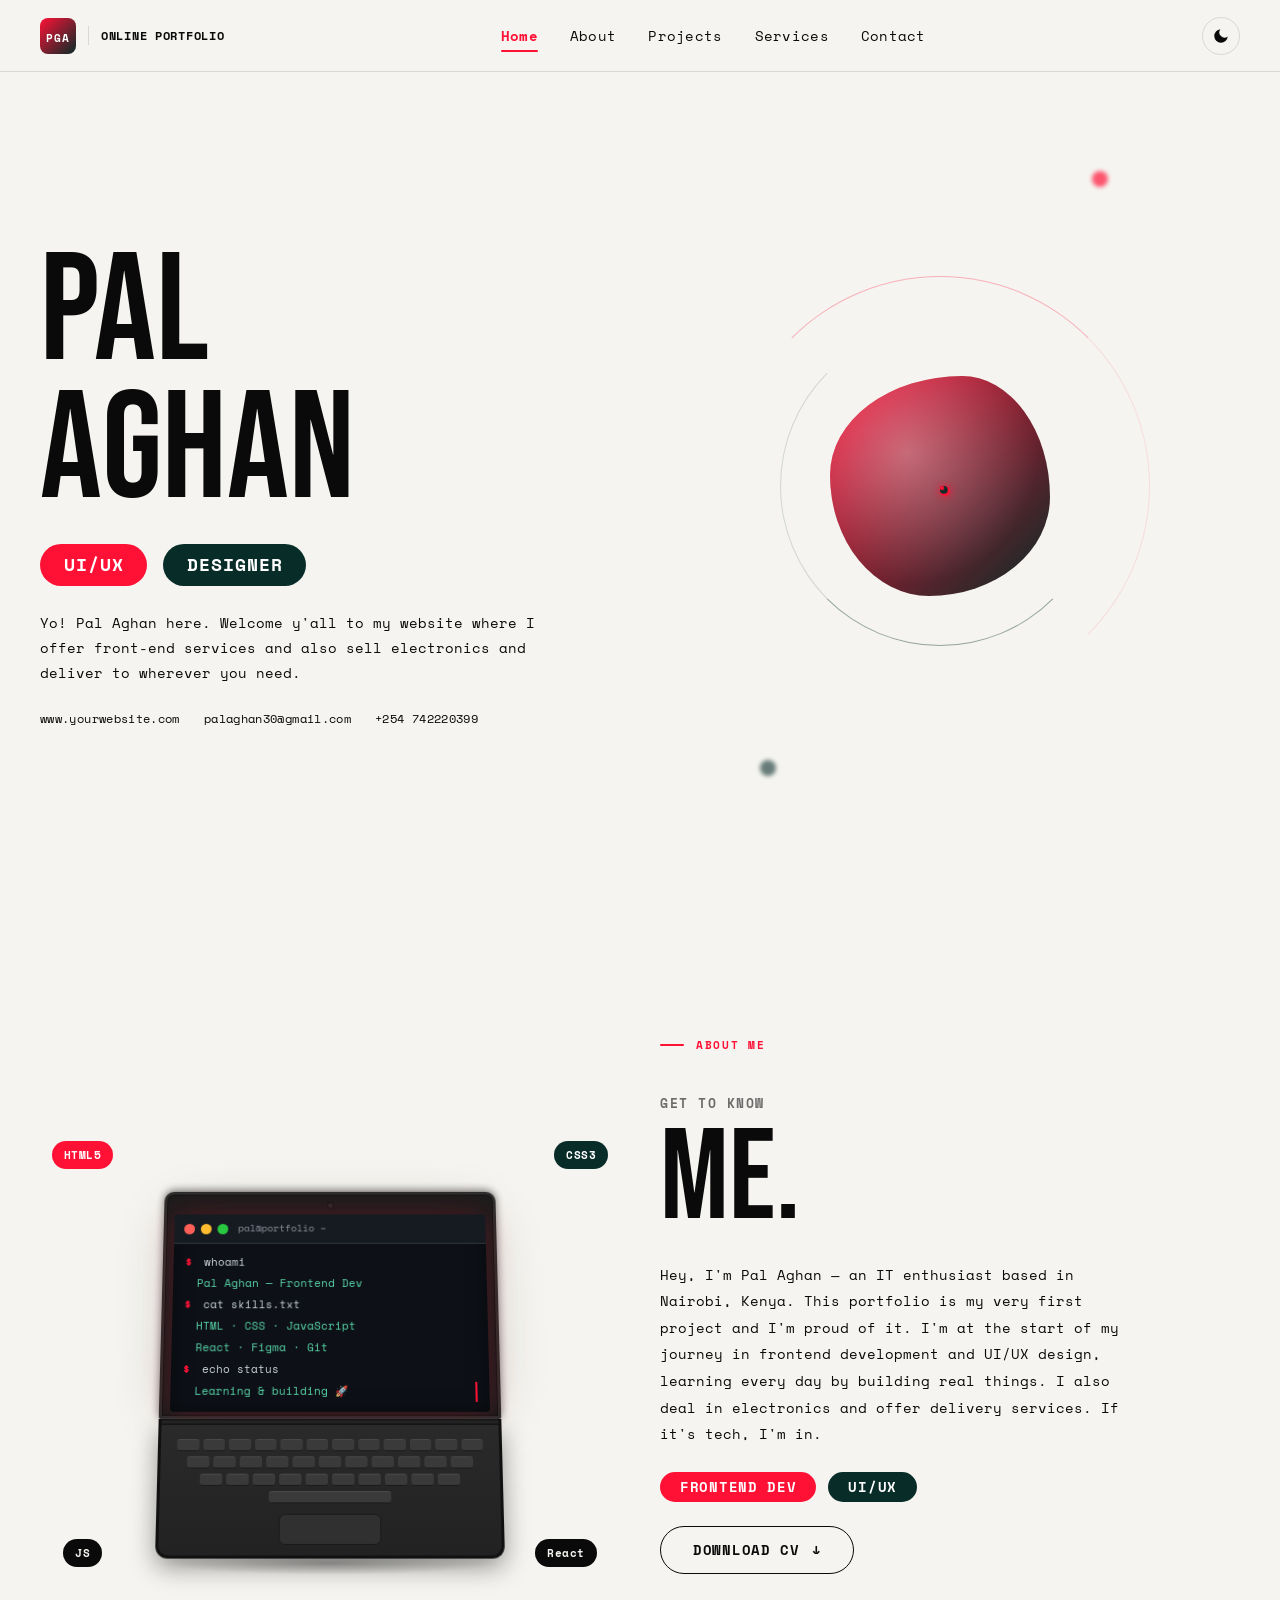
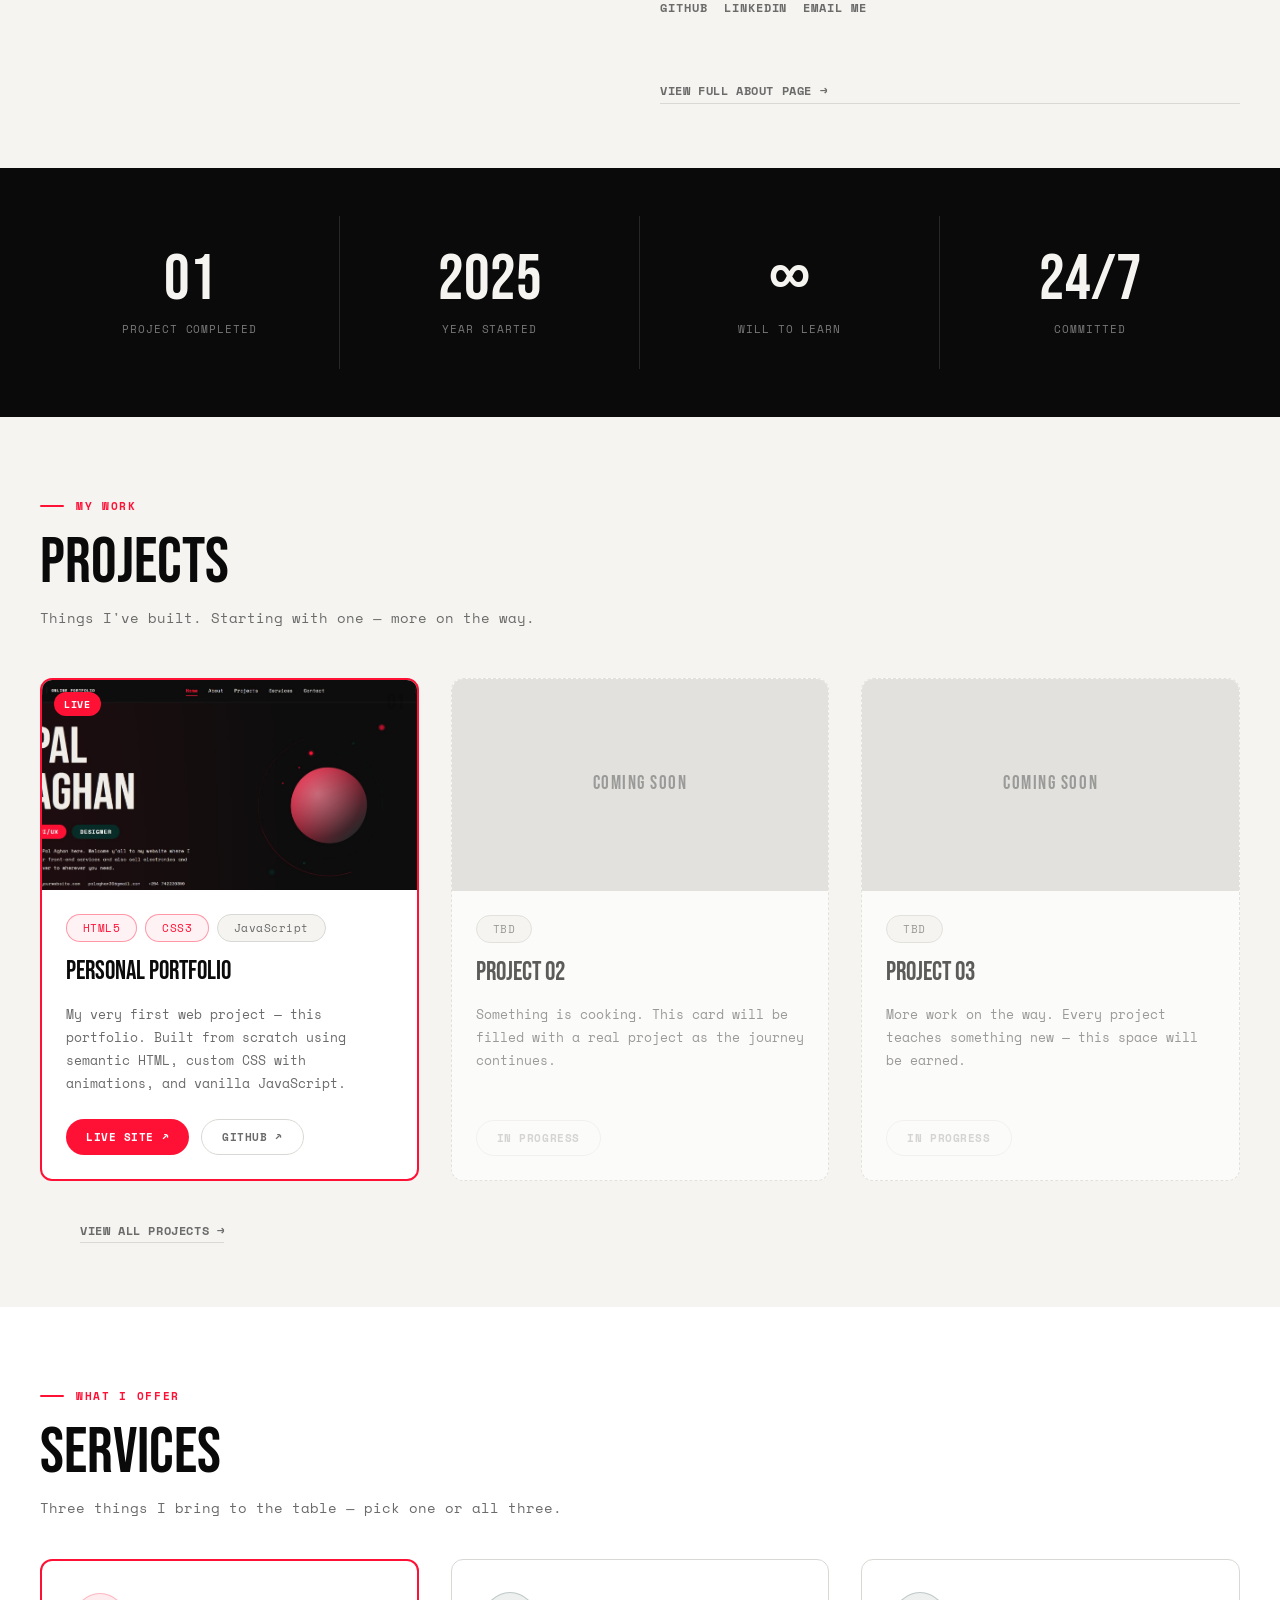
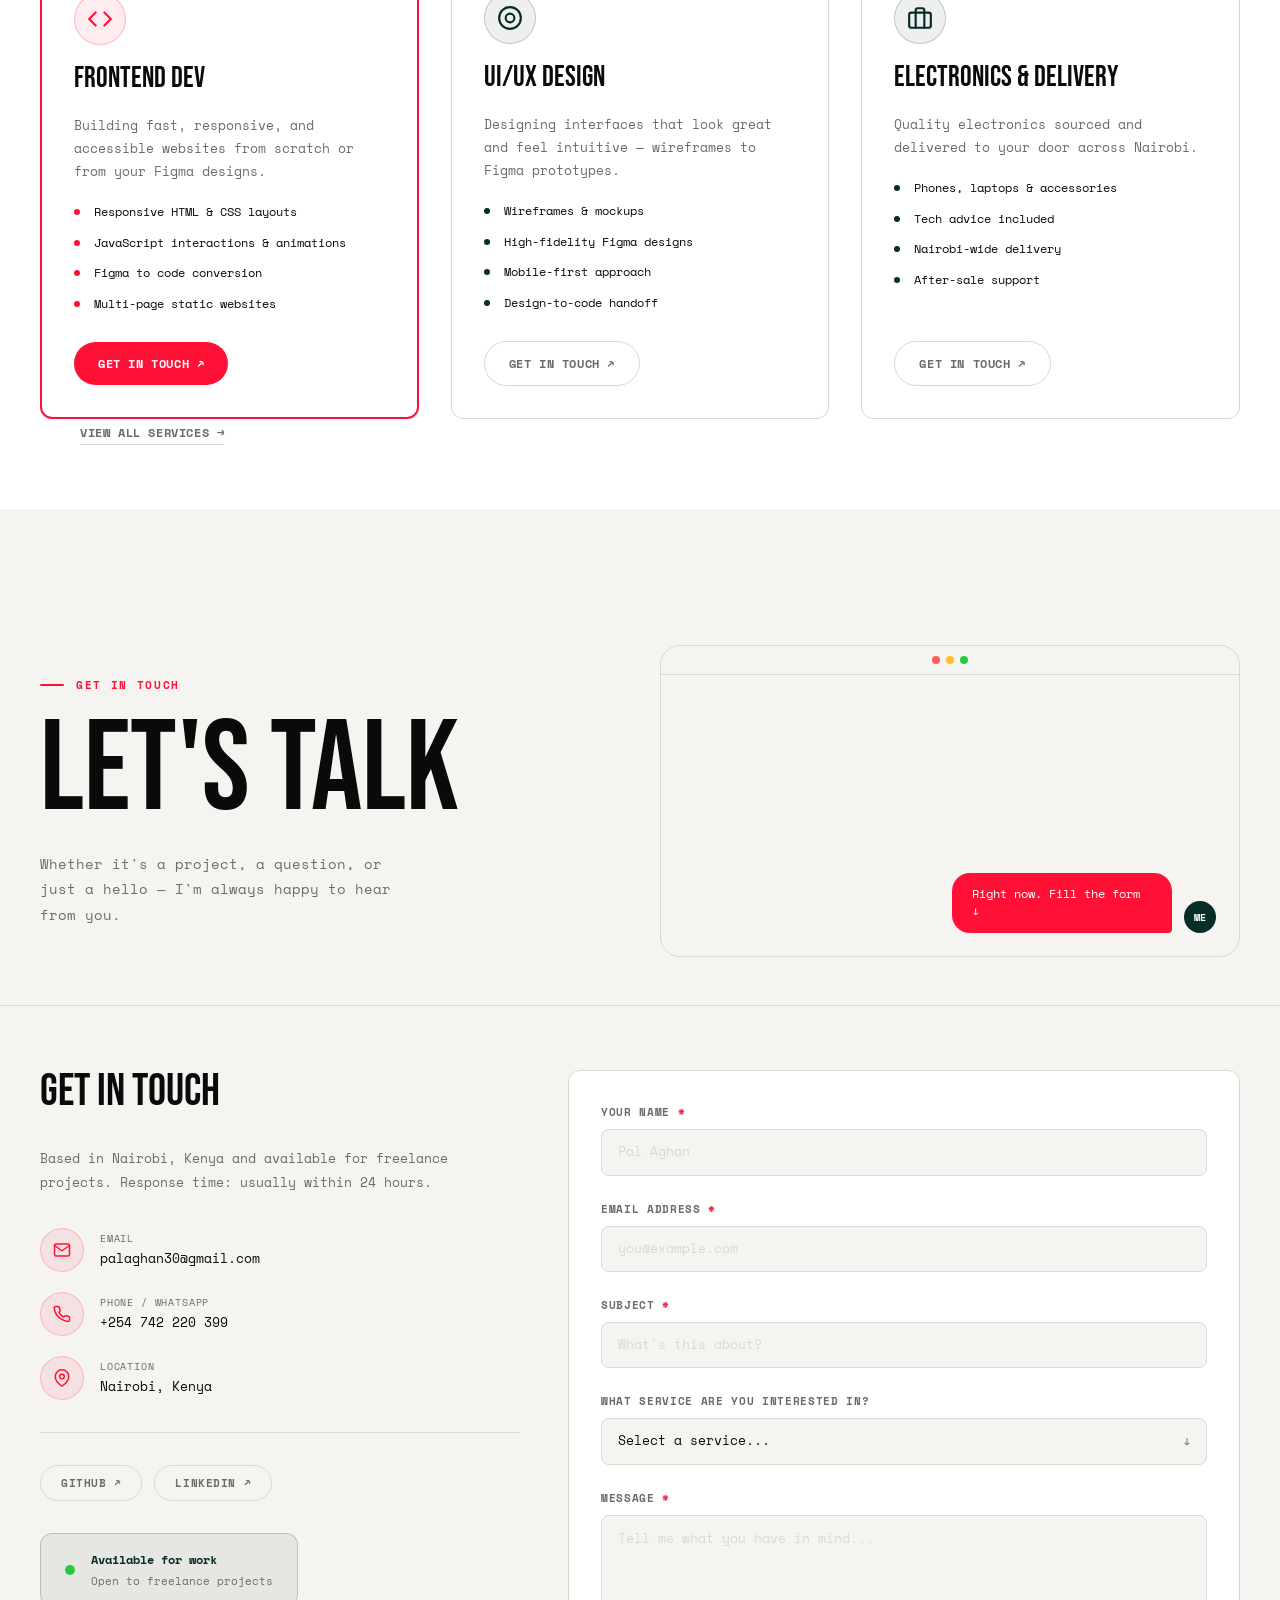
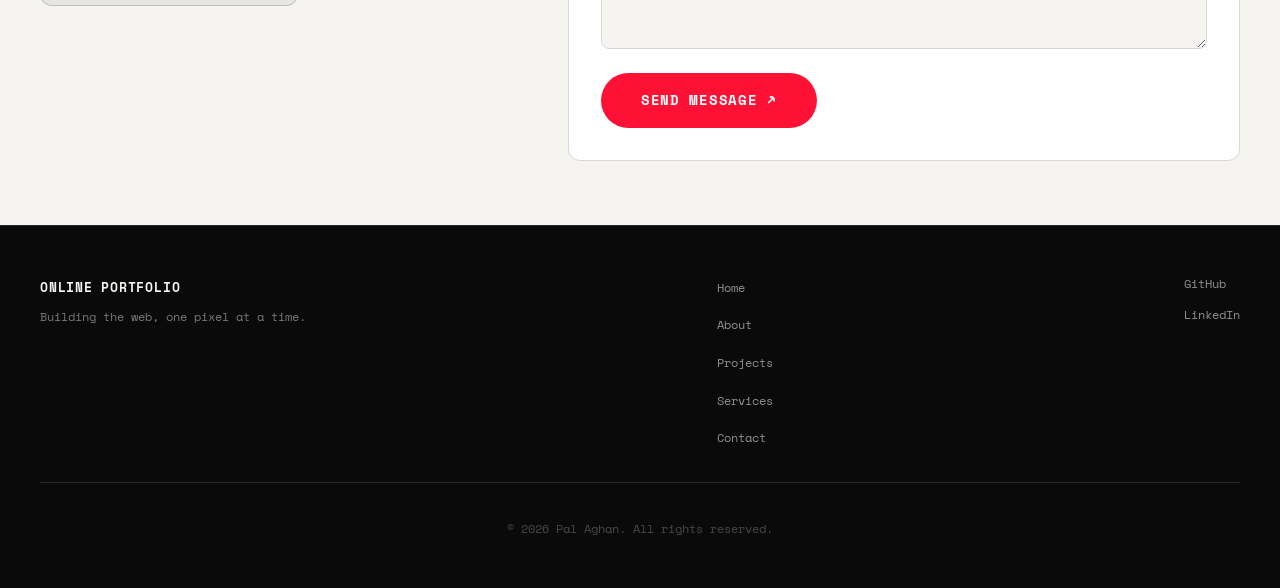
==== index.html @ 56e579c7 "Initial commit - portfolio launch" ====
<!DOCTYPE html>
<html lang="en" data-theme="light">
<head>
  <meta charset="UTF-8" />
  <meta name="viewport" content="width=device-width, initial-scale=1.0" />
  <meta name="description" content="Pal Aghan — Frontend Developer & UI/UX Designer based in Nairobi, Kenya." />
  <title>Pal Aghan | Portfolio</title>
  <link rel="preconnect" href="https://fonts.googleapis.com" />
  <link rel="preconnect" href="https://fonts.gstatic.com" crossorigin />
  <link href="https://fonts.googleapis.com/css2?family=Bebas+Neue&family=Space+Mono:wght@400;700&display=swap" rel="stylesheet" />
  <link rel="stylesheet" href="assets/css/style.css" />
</head>
<body>
  <a href="#main-content" class="skip-link">Skip to main content</a>

  <header class="site-header" role="banner">
    <div class="site-header__logo">
      <a href="#home" aria-label="Pal Aghan — back to top">
        <svg class="logo-svg" width="36" height="36" viewBox="0 0 36 36" fill="none" xmlns="http://www.w3.org/2000/svg" aria-hidden="true">
          <defs>
            <linearGradient id="pga-grad" x1="0" y1="0" x2="36" y2="36" gradientUnits="userSpaceOnUse">
              <stop offset="0%" stop-color="#FF1136"/>
              <stop offset="100%" stop-color="#082C28"/>
            </linearGradient>
          </defs>
          <rect width="36" height="36" rx="8" fill="url(#pga-grad)"/>
          <text x="18" y="24" font-family="Space Mono, monospace" font-size="10.5" font-weight="700" fill="white" text-anchor="middle" letter-spacing="1">PGA</text>
        </svg>
        <span class="logo-wordmark">ONLINE PORTFOLIO</span>
      </a>
    </div>

    <nav class="primary-nav" aria-label="Primary navigation">
      <button class="nav-toggle" aria-expanded="false" aria-controls="nav-menu" aria-label="Toggle navigation menu">
        <span class="hamburger-bar"></span>
        <span class="hamburger-bar"></span>
        <span class="hamburger-bar"></span>
      </button>
      <ul id="nav-menu" class="nav-list" role="list">
        <li><a href="index.html"     class="nav-link nav-link--active">Home</a></li>
        <li><a href="about.html"    class="nav-link">About</a></li>
        <li><a href="projects.html" class="nav-link">Projects</a></li>
        <li><a href="services.html" class="nav-link">Services</a></li>
        <li><a href="contact.html"  class="nav-link">Contact</a></li>
      </ul>
    </nav>

    <button class="theme-toggle" id="theme-toggle" aria-label="Toggle dark mode">
      <svg class="icon-moon" width="18" height="18" viewBox="0 0 24 24" aria-hidden="true">
        <path d="M21 12.79A9 9 0 1 1 11.21 3 7 7 0 0 0 21 12.79z" fill="currentColor"/>
      </svg>
      <svg class="icon-sun" width="18" height="18" viewBox="0 0 24 24" fill="none" stroke="currentColor" stroke-width="2" stroke-linecap="round" aria-hidden="true">
        <circle cx="12" cy="12" r="5" fill="currentColor" stroke="none"/>
        <line x1="12" y1="1" x2="12" y2="3"/>
        <line x1="12" y1="21" x2="12" y2="23"/>
        <line x1="4.22" y1="4.22" x2="5.64" y2="5.64"/>
        <line x1="18.36" y1="18.36" x2="19.78" y2="19.78"/>
        <line x1="1" y1="12" x2="3" y2="12"/>
        <line x1="21" y1="12" x2="23" y2="12"/>
        <line x1="4.22" y1="19.78" x2="5.64" y2="18.36"/>
        <line x1="18.36" y1="5.64" x2="19.78" y2="4.22"/>
      </svg>
    </button>
  </header>


  <main id="main-content" role="main">

    <!-- HOME -->
    <section id="home" class="hero" aria-labelledby="hero-heading">
      <div class="hero__left">
        <h1 id="hero-heading" class="hero__name">
          <span class="hero__name-line">Pal</span>
          <span class="hero__name-line">Aghan</span>
        </h1>
        <div class="hero__badges">
          <span class="badge badge--red">UI/UX</span>
          <span class="badge badge--green">DESIGNER</span>
        </div>
        <p class="hero__description">Yo! Pal Aghan here. Welcome y'all to my website where I offer front-end services and also sell electronics and deliver to wherever you need.</p>
        <address class="hero__contact-strip">
          <a href="https://yourwebsite.com" class="contact-item" target="_blank" rel="noopener noreferrer">www.yourwebsite.com</a>
          <a href="mailto:palaghan30@gmail.com" class="contact-item">palaghan30@gmail.com</a>
          <a href="tel:+254742220399" class="contact-item">+254 742220399</a>
        </address>
      </div>
      <div class="hero__right" aria-hidden="true">
        <div class="orb-ring orb-ring--outer"></div>
        <div class="orb-ring orb-ring--mid"></div>
        <div class="orb-core"><div class="orb-core__glow"></div></div>
        <span class="particle particle--1"></span>
        <span class="particle particle--2"></span>
        <span class="particle particle--3"></span>
        <span class="particle particle--4"></span>
        <span class="particle particle--5"></span>
        <div class="orb-accent orb-accent--top"></div>
        <div class="orb-accent orb-accent--bottom"></div>
      </div>
    </section>


    <!-- ABOUT -->
    <section id="about" class="about-intro" aria-labelledby="about-heading">
      <div class="about-intro__visual" aria-hidden="true">
        <div class="laptop-scene">
          <div class="laptop-desk-shadow"></div>
          <div class="laptop-3d">
            <div class="laptop-lid">
              <div class="laptop-lid__bezel">
                <div class="laptop-lid__camera"></div>
                <div class="laptop-lid__screen">
                  <div class="terminal">
                    <div class="terminal__topbar">
                      <span class="t-dot t-dot--r"></span><span class="t-dot t-dot--y"></span><span class="t-dot t-dot--g"></span>
                      <span class="t-label">pal@portfolio ~ </span>
                    </div>
                    <div class="terminal__body">
                      <p class="terminal__line l1"><span class="t-prompt">$</span> whoami</p>
                      <p class="terminal__line l2 t-output">Pal Aghan — Frontend Dev</p>
                      <p class="terminal__line l3"><span class="t-prompt">$</span> cat skills.txt</p>
                      <p class="terminal__line l4 t-output">HTML · CSS · JavaScript</p>
                      <p class="terminal__line l5 t-output">React · Figma · Git</p>
                      <p class="terminal__line l6"><span class="t-prompt">$</span> echo status</p>
                      <p class="terminal__line l7 t-output t-cursor">Learning &amp; building 🚀</p>
                    </div>
                  </div>
                </div>
              </div>
            </div>
            <div class="laptop-hinge"></div>
            <div class="laptop-base">
              <div class="laptop-base__keyboard">
                <div class="kb-row"><span></span><span></span><span></span><span></span><span></span><span></span><span></span><span></span><span></span><span></span><span></span><span></span></div>
                <div class="kb-row"><span></span><span></span><span></span><span></span><span></span><span></span><span></span><span></span><span></span><span></span><span></span></div>
                <div class="kb-row"><span></span><span></span><span></span><span></span><span></span><span></span><span></span><span></span><span></span><span></span></div>
                <div class="kb-row kb-row--space"><span class="kb-spacebar"></span></div>
              </div>
              <div class="laptop-base__trackpad"></div>
            </div>
          </div>
        </div>
        <div class="skill-float skill-float--1">HTML5</div>
        <div class="skill-float skill-float--2">CSS3</div>
        <div class="skill-float skill-float--3">JS</div>
        <div class="skill-float skill-float--4">React</div>
      </div>

      <div class="about-intro__content">
        <p class="section-eyebrow">About me</p>
        <h2 id="about-heading" class="about-heading">
          <span class="about-heading__label">Get to know</span>
          <span class="about-heading__name">ME.</span>
        </h2>
        <p class="about-bio">Hey, I'm Pal Aghan — an IT enthusiast based in Nairobi, Kenya. This portfolio is my very first project and I'm proud of it. I'm at the start of my journey in frontend development and UI/UX design, learning every day by building real things. I also deal in electronics and offer delivery services. If it's tech, I'm in.</p>
        <div class="about-badges">
          <span class="badge badge--red">Frontend Dev</span>
          <span class="badge badge--green">UI/UX</span>
        </div>
        <a href="assets/docs/pal-aghan-cv.pdf" class="btn-cv" download>Download CV <span aria-hidden="true">↓</span></a>
        <address class="about-social">
          <a href="https://github.com/PalAghan" class="social-link" target="_blank" rel="noopener noreferrer">GitHub</a>
          <a href="https://linkedin.com/in/yourusername" class="social-link" target="_blank" rel="noopener noreferrer">LinkedIn</a>
          <a href="mailto:palaghan30@gmail.com" class="social-link">Email Me</a>
        </address>
        <a href="about.html" class="view-full">View full About page →</a>
      </div>
    </section>

    <div class="stats-strip" role="region" aria-label="Quick stats">
      <dl class="stats-grid">
        <div class="stat-card"><dd class="stat-card__num">01</dd><dt class="stat-card__lbl">Project Completed</dt></div>
        <div class="stat-card"><dd class="stat-card__num">2025</dd><dt class="stat-card__lbl">Year Started</dt></div>
        <div class="stat-card"><dd class="stat-card__num">∞</dd><dt class="stat-card__lbl">Will to Learn</dt></div>
        <div class="stat-card"><dd class="stat-card__num">24/7</dd><dt class="stat-card__lbl">Committed</dt></div>
      </dl>
    </div>


    <!-- PROJECTS -->
    <section id="projects" class="projects-grid-section" aria-labelledby="projects-heading" style="padding-top:var(--s20)">
      <div style="max-width:1400px;margin:0 auto 3rem;padding-inline:0">
        <p class="section-eyebrow">My work</p>
        <h2 id="projects-heading" class="sec-title">Projects</h2>
        <p class="sec-sub">Things I've built. Starting with one — more on the way.</p>
      </div>
      <div class="projects-grid" id="projects-grid">
        <article class="proj-card proj-card--featured" data-tags="all html-css javascript" aria-label="Project: Personal Portfolio Website">
          <div class="proj-card__preview">
            <img src="assets/images/Screenshot_homepage.jpg" alt="Screenshot of Pal Aghan portfolio" width="800" height="450" loading="lazy" onerror="this.style.display='none';this.parentElement.classList.add('proj-card__preview--placeholder');this.parentElement.innerHTML+='<span>Portfolio</span>'"/>
            <span class="proj-card__badge">Live</span>
            <span class="proj-card__number">01</span>
          </div>
          <div class="proj-card__body">
            <div class="proj-card__tags"><span class="tag tag--red">HTML5</span><span class="tag tag--red">CSS3</span><span class="tag">JavaScript</span></div>
            <h3 class="proj-card__title">Personal Portfolio</h3>
            <p class="proj-card__desc">My very first web project — this portfolio. Built from scratch using semantic HTML, custom CSS with animations, and vanilla JavaScript.</p>
            <div class="proj-card__actions">
              <a href="#" class="proj-btn proj-btn--primary" target="_blank" rel="noopener noreferrer">Live Site ↗</a>
              <a href="https://github.com/PalAghan" class="proj-btn proj-btn--ghost" target="_blank" rel="noopener noreferrer">GitHub ↗</a>
            </div>
          </div>
        </article>
        <article class="proj-card proj-card--soon" data-tags="all">
          <div class="proj-card__preview proj-card__preview--placeholder"><span>Coming Soon</span></div>
          <div class="proj-card__body">
            <div class="proj-card__tags"><span class="tag">TBD</span></div>
            <h3 class="proj-card__title">Project 02</h3>
            <p class="proj-card__desc">Something is cooking. This card will be filled with a real project as the journey continues.</p>
            <div class="proj-card__actions"><span class="proj-btn proj-btn--ghost" style="opacity:.4;cursor:not-allowed">In Progress</span></div>
          </div>
        </article>
        <article class="proj-card proj-card--soon" data-tags="all">
          <div class="proj-card__preview proj-card__preview--placeholder"><span>Coming Soon</span></div>
          <div class="proj-card__body">
            <div class="proj-card__tags"><span class="tag">TBD</span></div>
            <h3 class="proj-card__title">Project 03</h3>
            <p class="proj-card__desc">More work on the way. Every project teaches something new — this space will be earned.</p>
            <div class="proj-card__actions"><span class="proj-btn proj-btn--ghost" style="opacity:.4;cursor:not-allowed">In Progress</span></div>
          </div>
        </article>
      </div>
      <a href="projects.html" class="view-full" style="margin-left:var(--s10)">View all projects →</a>
    </section>


    <!-- SERVICES -->
    <section id="services" class="svc-grid-section" aria-labelledby="services-heading" style="padding-top:var(--s20);background:var(--surface);transition:background-color .3s ease">
      <div style="max-width:1400px;margin:0 auto var(--s10)">
        <p class="section-eyebrow">What I offer</p>
        <h2 id="services-heading" class="sec-title">Services</h2>
        <p class="sec-sub">Three things I bring to the table — pick one or all three.</p>
      </div>
      <div class="svc-grid">
        <article class="svc-card svc-card--featured" aria-labelledby="sv1">
          <div class="svc-card__icon" aria-hidden="true"><svg width="26" height="26" viewBox="0 0 24 24" fill="none" stroke="currentColor" stroke-width="2" stroke-linecap="round" stroke-linejoin="round"><polyline points="16 18 22 12 16 6"></polyline><polyline points="8 6 2 12 8 18"></polyline></svg></div>
          <h3 id="sv1" class="svc-card__title">Frontend Dev</h3>
          <p class="svc-card__desc">Building fast, responsive, and accessible websites from scratch or from your Figma designs.</p>
          <ul class="svc-card__list" role="list"><li>Responsive HTML &amp; CSS layouts</li><li>JavaScript interactions &amp; animations</li><li>Figma to code conversion</li><li>Multi-page static websites</li></ul>
          <a href="#contact" class="svc-card__btn svc-card__btn--primary">Get in touch ↗</a>
        </article>
        <article class="svc-card" aria-labelledby="sv2">
          <div class="svc-card__icon svc-card__icon--green" aria-hidden="true"><svg width="26" height="26" viewBox="0 0 24 24" fill="none" stroke="currentColor" stroke-width="2" stroke-linecap="round" stroke-linejoin="round"><circle cx="12" cy="12" r="10"></circle><circle cx="12" cy="12" r="4"></circle></svg></div>
          <h3 id="sv2" class="svc-card__title">UI/UX Design</h3>
          <p class="svc-card__desc">Designing interfaces that look great and feel intuitive — wireframes to Figma prototypes.</p>
          <ul class="svc-card__list" role="list"><li>Wireframes &amp; mockups</li><li>High-fidelity Figma designs</li><li>Mobile-first approach</li><li>Design-to-code handoff</li></ul>
          <a href="#contact" class="svc-card__btn svc-card__btn--outline">Get in touch ↗</a>
        </article>
        <article class="svc-card" aria-labelledby="sv3">
          <div class="svc-card__icon svc-card__icon--green" aria-hidden="true"><svg width="26" height="26" viewBox="0 0 24 24" fill="none" stroke="currentColor" stroke-width="2" stroke-linecap="round" stroke-linejoin="round"><rect x="2" y="7" width="20" height="14" rx="2"></rect><path d="M16 21V5a2 2 0 0 0-2-2h-4a2 2 0 0 0-2 2v16"></path></svg></div>
          <h3 id="sv3" class="svc-card__title">Electronics &amp; Delivery</h3>
          <p class="svc-card__desc">Quality electronics sourced and delivered to your door across Nairobi.</p>
          <ul class="svc-card__list" role="list"><li>Phones, laptops &amp; accessories</li><li>Tech advice included</li><li>Nairobi-wide delivery</li><li>After-sale support</li></ul>
          <a href="#contact" class="svc-card__btn svc-card__btn--outline">Get in touch ↗</a>
        </article>
      </div>
      <a href="services.html" class="view-full" style="margin-left:var(--s10);margin-top:0">View all services →</a>
    </section>


    <!-- CONTACT -->
    <section id="contact" aria-labelledby="contact-heading">
      <div class="contact-hero">
        <div class="contact-hero__text">
          <p class="section-eyebrow">Get in touch</p>
          <h2 id="contact-heading" class="contact-hero__title">Let's Talk</h2>
          <p class="contact-hero__sub">Whether it's a project, a question, or just a hello — I'm always happy to hear from you.</p>
        </div>
        <div class="chat-animation" aria-hidden="true">
          <div class="chat-row chat-row--left"><div class="chat-avatar chat-avatar--them">PA</div><div class="chat-bubble chat-bubble--left chat-bubble--1"><span class="chat-typing"><span></span><span></span><span></span></span><span class="chat-text">Hey, I need a website! 👋</span></div></div>
          <div class="chat-row chat-row--right"><div class="chat-bubble chat-bubble--right chat-bubble--2"><span class="chat-typing"><span></span><span></span><span></span></span><span class="chat-text">Let's build something great 🚀</span></div><div class="chat-avatar chat-avatar--me">ME</div></div>
          <div class="chat-row chat-row--left"><div class="chat-avatar chat-avatar--them">PA</div><div class="chat-bubble chat-bubble--left chat-bubble--3"><span class="chat-typing"><span></span><span></span><span></span></span><span class="chat-text">When can we start? 🔥</span></div></div>
          <div class="chat-row chat-row--right"><div class="chat-bubble chat-bubble--right chat-bubble--4"><span class="chat-typing"><span></span><span></span><span></span></span><span class="chat-text">Right now. Fill the form ↓</span></div><div class="chat-avatar chat-avatar--me">ME</div></div>
          <div class="chat-frame" aria-hidden="true"><div class="chat-frame__bar"><span class="chat-frame__dot"></span><span class="chat-frame__dot"></span><span class="chat-frame__dot"></span></div></div>
        </div>
      </div>

      <div class="contact-body">
        <div class="contact-info">
          <h3 class="contact-info__heading">Get in Touch</h3>
          <p class="contact-info__intro">Based in Nairobi, Kenya and available for freelance projects. Response time: usually within 24 hours.</p>
          <ul class="contact-details" role="list">
            <li class="contact-detail">
              <div class="contact-detail__icon" aria-hidden="true"><svg width="18" height="18" viewBox="0 0 24 24" fill="none" stroke="currentColor" stroke-width="2" stroke-linecap="round" stroke-linejoin="round"><path d="M4 4h16c1.1 0 2 .9 2 2v12c0 1.1-.9 2-2 2H4c-1.1 0-2-.9-2-2V6c0-1.1.9-2 2-2z"></path><polyline points="22,6 12,13 2,6"></polyline></svg></div>
              <div class="contact-detail__body"><span class="contact-detail__label">Email</span><a href="mailto:palaghan30@gmail.com" class="contact-detail__value">palaghan30@gmail.com</a></div>
            </li>
            <li class="contact-detail">
              <div class="contact-detail__icon" aria-hidden="true"><svg width="18" height="18" viewBox="0 0 24 24" fill="none" stroke="currentColor" stroke-width="2" stroke-linecap="round" stroke-linejoin="round"><path d="M22 16.92v3a2 2 0 0 1-2.18 2 19.79 19.79 0 0 1-8.63-3.07A19.5 19.5 0 0 1 4.69 13a19.79 19.79 0 0 1-3.07-8.67A2 2 0 0 1 3.62 2h3a2 2 0 0 1 2 1.72c.127.96.361 1.903.7 2.81a2 2 0 0 1-.45 2.11L7.91 9.91a16 16 0 0 0 6.16 6.16l1.27-1.27a2 2 0 0 1 2.11-.45c.907.339 1.85.573 2.81.7A2 2 0 0 1 22 16.92z"></path></svg></div>
              <div class="contact-detail__body"><span class="contact-detail__label">Phone / WhatsApp</span><a href="tel:+254742220399" class="contact-detail__value">+254 742 220 399</a></div>
            </li>
            <li class="contact-detail">
              <div class="contact-detail__icon" aria-hidden="true"><svg width="18" height="18" viewBox="0 0 24 24" fill="none" stroke="currentColor" stroke-width="2" stroke-linecap="round" stroke-linejoin="round"><path d="M21 10c0 7-9 13-9 13s-9-6-9-13a9 9 0 0 1 18 0z"></path><circle cx="12" cy="10" r="3"></circle></svg></div>
              <div class="contact-detail__body"><span class="contact-detail__label">Location</span><span class="contact-detail__value">Nairobi, Kenya</span></div>
            </li>
          </ul>
          <hr class="contact-divider" />
          <div class="contact-socials">
            <a href="https://github.com/yourusername" class="contact-social-pill" target="_blank" rel="noopener noreferrer">GitHub ↗</a>
            <a href="https://linkedin.com/in/yourusername" class="contact-social-pill" target="_blank" rel="noopener noreferrer">LinkedIn ↗</a>
          </div>
          <div class="availability-badge">
            <span class="availability-badge__dot" aria-hidden="true"></span>
            <div><p class="availability-badge__status">Available for work</p><p class="availability-badge__note">Open to freelance projects</p></div>
          </div>
        </div>

        <div class="contact-form-wrap">
          <form class="contact-form" action="https://formspree.io/f/mjgjkdrd" method="POST" novalidate aria-label="Contact form">
            <div class="form-group"><label for="name" class="form-label">Your Name</label><input type="text" id="name" name="name" class="form-input" placeholder="Pal Aghan" required autocomplete="name" /></div>
            <div class="form-group"><label for="email" class="form-label">Email Address</label><input type="email" id="email" name="email" class="form-input" placeholder="you@example.com" required autocomplete="email" /></div>
            <div class="form-group"><label for="subject" class="form-label">Subject</label><input type="text" id="subject" name="subject" class="form-input" placeholder="What's this about?" required /></div>
            <div class="form-group">
              <label for="service" class="form-label">What service are you interested in?</label>
              <div class="form-select-wrap">
                <select id="service" name="service" class="form-select">
                  <option value="" disabled selected>Select a service...</option>
                  <option value="frontend">Frontend Development</option>
                  <option value="uiux">UI/UX Design</option>
                  <option value="electronics">Electronics &amp; Delivery</option>
                  <option value="other">Something else</option>
                </select>
                <span class="form-select-arrow" aria-hidden="true">↓</span>
              </div>
            </div>
            <div class="form-group"><label for="message" class="form-label">Message</label><textarea id="message" name="message" class="form-textarea" placeholder="Tell me what you have in mind..." rows="5" required></textarea></div>
            <button type="submit" class="form-submit">Send Message ↗</button>
            <input type="text" name="_gotcha" style="display:none" tabindex="-1" autocomplete="off" />
          </form>
        </div>
      </div>
    </section>

  </main>

  <footer class="site-footer" role="contentinfo">
    <div class="footer__inner">
      <div class="footer__brand">
        <a href="#home" class="footer__logo">ONLINE PORTFOLIO</a>
        <p class="footer__tagline">Building the web, one pixel at a time.</p>
      </div>
      <nav class="footer__nav" aria-label="Footer navigation">
        <ul role="list">
          <li><a href="#home">Home</a></li>
          <li><a href="#about">About</a></li>
          <li><a href="#projects">Projects</a></li>
          <li><a href="#services">Services</a></li>
          <li><a href="#contact">Contact</a></li>
        </ul>
      </nav>
      <div class="footer__social">
        <a href="https://github.com/yourusername" target="_blank" rel="noopener noreferrer">GitHub</a>
        <a href="https://linkedin.com/in/yourusername" target="_blank" rel="noopener noreferrer">LinkedIn</a>
      </div>
    </div>
    <div class="footer__bottom">
      <small>&copy; <time datetime="2026">2026</time> Pal Aghan. All rights reserved.</small>
    </div>
  </footer>

  <script src="assets/js/main.js"></script>
  
</body>
</html>
---- assets/css/style.css ----
/* =====================================================
   STYLE.CSS — Pal Aghan Portfolio
   ===================================================== */


/* ─────────────────────────────────────────
   VARIABLES — LIGHT MODE (default)
───────────────────────────────────────── */
:root {
  /* Brand */
  --red:      #FF1136;
  --green:    #082C28;
  --gradient: linear-gradient(135deg, #FF1136, #082C28);

  /* Light mode palette */
  --bg:      #F5F4F0;
  --surface: #FFFFFF;
  --text:    #0A0A0A;
  --muted:   #6B6B6B;
  --border:  #D8D8D4;

  /* Always-dark elements (footer, stats strip, process strip)
     These stay dark regardless of light/dark mode toggle */
  --inv-bg:   #0A0A0A;
  --inv-text: #F5F4F0;
  --inv-muted: rgba(255,255,255,.45);
  --inv-border: rgba(255,255,255,.12);

  /* Typography */
  --f-display: 'Bebas Neue', Arial, sans-serif;
  --f-mono:    'Space Mono', 'Courier New', monospace;

  /* Layout */
  --header-h: 72px;

  /* Spacing */
  --s1:.25rem; --s2:.5rem;  --s3:.75rem; --s4:1rem;
  --s5:1.25rem; --s6:1.5rem; --s8:2rem;  --s10:2.5rem;
  --s12:3rem;  --s16:4rem;  --s20:5rem;

  /* Misc */
  --pill: 9999px;
  --r-md: 12px;
  --ease: 250ms ease;
}


/* ─────────────────────────────────────────
   VARIABLES — DARK MODE OVERRIDE
   Applied when JS sets data-theme="dark"
   on <html>. Only variables that differ
   from light mode are listed here.
───────────────────────────────────────── */
[data-theme="dark"] {
  --bg:      #0D0D0D;
  --surface: #161616;
  --text:    #F0EDE8;
  --muted:   #888888;
  --border:  #2a2a2a;

  /* inv elements stay dark, just slightly darker than bg */
  --inv-bg:    #080808;
  --inv-text:  #F0EDE8;
  --inv-muted: rgba(255,255,255,.4);
  --inv-border: rgba(255,255,255,.08);
}


/* ─────────────────────────────────────────
   RESET
───────────────────────────────────────── */
*, *::before, *::after { box-sizing: border-box; margin: 0; padding: 0; }

html {
  font-size: 100%;
  scroll-behavior: smooth;
  -webkit-text-size-adjust: 100%;
}

body {
  background-color: var(--bg);
  color: var(--text);
  font-family: var(--f-mono);
  font-size: 1rem;
  line-height: 1.6;
  min-height: 100vh;
  -webkit-font-smoothing: antialiased;
  transition: background-color .3s ease, color .3s ease;
  /*
    Smooth transition when switching themes —
    prevents a jarring instant flash.
  */
}

/* Dark mode: brand-colored ambient glow in background */
[data-theme="dark"] body {
  background-image:
    radial-gradient(ellipse at 8% 12%, rgba(255,17,54,.07) 0%, transparent 45%),
    radial-gradient(ellipse at 92% 88%, rgba(8,44,40,.12) 0%, transparent 45%);
  /*
    Two radial gradients in opposite corners.
    Left corner: subtle red glow.
    Right corner: subtle green glow.
    Both very low opacity so text stays readable.
    Together they create ambient "mood lighting".
  */
}

img { display: block; max-width: 100%; height: auto; }
a   { color: inherit; text-decoration: none; }
ul, ol { list-style: none; }
button { cursor: pointer; border: none; background: none; font: inherit; }
input, select, textarea { font: inherit; }
address { font-style: normal; }


/* ─────────────────────────────────────────
   UTILITIES
───────────────────────────────────────── */
.visually-hidden {
  position: absolute; width: 1px; height: 1px;
  padding: 0; margin: -1px; overflow: hidden;
  clip: rect(0,0,0,0); white-space: nowrap; border: 0;
}

.skip-link {
  position: absolute; top: -100%; left: var(--s4); z-index: 9999;
  padding: var(--s3) var(--s6); background: var(--green); color: #fff;
  font-family: var(--f-mono); font-size: .875rem; border-radius: 6px;
}
.skip-link:focus { top: var(--s4); }


/* ─────────────────────────────────────────
   HEADER
───────────────────────────────────────── */
.site-header {
  position: fixed; top: 0; left: 0; right: 0; z-index: 100;
  display: flex; align-items: center; justify-content: space-between;
  gap: var(--s6);
  height: var(--header-h);
  padding: 0 var(--s10);
  background: var(--bg);
  border-bottom: 1.5px solid var(--border);
  transition: background-color .3s ease, border-color .3s ease;
}

/* ── PGA LOGO MARK ── */
.site-header__logo a {
  display: flex;
  align-items: center;
  gap: var(--s3);
  flex-shrink: 0;
}

/*
  The PGA logo mark is an SVG badge:
  a rounded square with a red→green gradient
  and "PGA" in white Space Mono text.
  No image file needed — drawn entirely in SVG.
*/
.logo-svg { flex-shrink: 0; }

.logo-wordmark {
  white-space: nowrap;
  font-family: var(--f-mono);
  font-size: .75rem;
  font-weight: 700;
  letter-spacing: .06em;
  text-transform: uppercase;
  color: var(--text);
  padding-left: var(--s3);
  border-left: 1.5px solid var(--border);
  transition: color var(--ease), border-color var(--ease);
}

.site-header__logo a:hover .logo-wordmark { color: var(--red); border-left-color: var(--red); }


/* ─────────────────────────────────────────
   NAVIGATION
───────────────────────────────────────── */
.primary-nav { display: flex; align-items: center; }
.nav-list    { display: flex; align-items: center; gap: var(--s8); }

.nav-link {
  white-space: nowrap;
  font-family: var(--f-mono); font-size: .875rem;
  color: var(--text); letter-spacing: .02em;
  position: relative; padding-block: var(--s1);
  transition: color var(--ease);
}
.nav-link::after {
  content: ''; position: absolute; bottom: -2px; left: 0;
  width: 0; height: 2px; background: var(--gradient);
  border-radius: var(--pill); transition: width var(--ease);
}
.nav-link:hover,
.nav-link:focus-visible { color: var(--red); }
.nav-link:hover::after,
.nav-link:focus-visible::after { width: 100%; }
.nav-link--active { color: var(--red); font-weight: 700; }
.nav-link--active::after { width: 100%; background: var(--red); }


/* ─────────────────────────────────────────
   HAMBURGER
───────────────────────────────────────── */
.nav-toggle {
  display: none;
  flex-direction: column; justify-content: center;
  gap: 5px; width: 36px; height: 36px; padding: var(--s2);
}
.hamburger-bar {
  display: block; width: 100%; height: 2px;
  background: var(--text); border-radius: var(--pill);
  transition: transform var(--ease), opacity var(--ease), background-color .3s ease;
}
.nav-toggle[aria-expanded="true"] .hamburger-bar:nth-child(1) { transform: translateY(7px) rotate(45deg); }
.nav-toggle[aria-expanded="true"] .hamburger-bar:nth-child(2) { opacity: 0; }
.nav-toggle[aria-expanded="true"] .hamburger-bar:nth-child(3) { transform: translateY(-7px) rotate(-45deg); }


/* ─────────────────────────────────────────
   DARK MODE TOGGLE BUTTON
   Sits at the far right of the header.
   Shows a moon in light mode, sun in dark.
───────────────────────────────────────── */
.theme-toggle {
  display: flex;
  align-items: center;
  justify-content: center;
  width: 38px;
  height: 38px;
  border-radius: 50%;
  border: 1.5px solid var(--border);
  color: var(--text);
  flex-shrink: 0;
  transition: border-color var(--ease), color var(--ease),
              background-color var(--ease), transform var(--ease);
}
.theme-toggle:hover {
  border-color: var(--red);
  color: var(--red);
  transform: rotate(20deg);
  /*
    Slight rotation on hover makes the icon feel
    alive — like flipping a switch.
  */
}

/* Moon shown in light mode, hidden in dark */
.theme-toggle .icon-moon { display: block; }
.theme-toggle .icon-sun  { display: none;  }

[data-theme="dark"] .theme-toggle .icon-moon { display: none;  }
[data-theme="dark"] .theme-toggle .icon-sun  { display: block; }

[data-theme="dark"] .theme-toggle {
  border-color: var(--border);
  color: var(--text);
}
[data-theme="dark"] .theme-toggle:hover {
  border-color: var(--red);
  color: var(--red);
}


/* ─────────────────────────────────────────
   SHARED: BADGES, SECTIONS, TAGS
───────────────────────────────────────── */
.badge {
  display: inline-flex; align-items: center; justify-content: center;
  padding: var(--s3) var(--s6); border-radius: var(--pill);
  font-family: var(--f-mono); font-size: 1.1rem; font-weight: 700;
  letter-spacing: .05em; text-transform: uppercase; line-height: 1;
}
.badge--red   { background: var(--red);   color: #fff; }
.badge--green { background: var(--green); color: #fff; }

.sec-header { margin-bottom: var(--s10); }
.sec-title  {
  font-family: var(--f-display);
  font-size: clamp(2.2rem, 5vw, 4rem);
  font-weight: 400; line-height: 1; text-transform: uppercase;
}
.sec-sub { font-size: .875rem; color: var(--muted); margin-top: var(--s3); }

.tag {
  display: inline-block; font-size: .7rem; letter-spacing: .04em;
  padding: 4px var(--s4); border-radius: var(--pill);
  border: 1px solid var(--border); color: var(--muted); background: var(--bg);
  transition: border-color var(--ease), color var(--ease), background-color .3s ease;
}
.tag:hover  { border-color: var(--text); color: var(--text); }
.tag--red   { border-color: rgba(255,17,54,.4); color: var(--red);   background: rgba(255,17,54,.05); }
.tag--green { border-color: rgba(8,44,40,.3);   color: var(--green); background: rgba(8,44,40,.05);  }
.tag--sm    { font-size: .65rem; padding: 2px var(--s3); }

[data-theme="dark"] .tag--red   { background: rgba(255,17,54,.08); }
[data-theme="dark"] .tag--green { background: rgba(8,44,40,.15);   }


/* ─────────────────────────────────────────
   FOOTER (always dark — uses inv vars)
───────────────────────────────────────── */
.site-footer {
  background: var(--inv-bg);
  color: var(--inv-text);
  padding: var(--s12) var(--s10);
  border-top: 1px solid var(--inv-border);
}
.footer__inner {
  display: flex; flex-wrap: wrap; justify-content: space-between;
  gap: var(--s8); max-width: 1400px; margin: 0 auto var(--s8);
  padding-bottom: var(--s8); border-bottom: 1px solid var(--inv-border);
}
.footer__logo {
  font-family: var(--f-mono); font-size: .8rem; font-weight: 700;
  letter-spacing: .06em; text-transform: uppercase; color: var(--inv-text);
  transition: color var(--ease);
}
.footer__logo:hover { color: var(--red); }
.footer__tagline { font-size: .75rem; color: var(--inv-muted); margin-top: var(--s2); }
.footer__nav ul  { display: flex; flex-direction: column; gap: var(--s3); }
.footer__nav a, .footer__social a {
  font-size: .75rem; color: rgba(255,255,255,.55); transition: color var(--ease);
}
.footer__nav a:hover, .footer__social a:hover { color: var(--red); }
.footer__social { display: flex; flex-direction: column; gap: var(--s3); }
.footer__bottom { max-width: 1400px; margin: var(--s6) auto 0; text-align: center; }
.footer__bottom small { font-size: .75rem; color: rgba(255,255,255,.25); }


/* ─────────────────────────────────────────
   SINGLE PAGE: SECTION DIVIDERS
   Visual separation between scrolling sections
───────────────────────────────────────── */
.page-section {
  padding-block: var(--s20);
  padding-inline: var(--s10);
}

.page-section--alt {
  background: var(--surface);
  transition: background-color .3s ease;
}

/* Section label shown above each section heading on the single page */
.section-eyebrow {
  font-family: var(--f-mono);
  font-size: .7rem;
  font-weight: 700;
  letter-spacing: .15em;
  text-transform: uppercase;
  color: var(--red);
  margin-bottom: var(--s4);
  display: flex;
  align-items: center;
  gap: var(--s3);
}
.section-eyebrow::before {
  content: '';
  display: block;
  width: 24px;
  height: 2px;
  background: var(--red);
  border-radius: var(--pill);
}

/* "View full page" link at the bottom of each section */
.view-full {
  display: inline-flex;
  align-items: center;
  gap: var(--s2);
  margin-top: var(--s10);
  font-family: var(--f-mono);
  font-size: .75rem;
  font-weight: 700;
  letter-spacing: .05em;
  text-transform: uppercase;
  color: var(--muted);
  border-bottom: 1px solid var(--border);
  padding-bottom: 2px;
  transition: color var(--ease), border-color var(--ease);
}
.view-full:hover { color: var(--red); border-color: var(--red); }


/* ═════════════════════════════════════════
   HOME / HERO
═════════════════════════════════════════ */
.hero {
  display: grid; grid-template-columns: 1fr 1fr;
  align-items: center; min-height: 100vh;
  padding-top: var(--header-h); padding-inline: var(--s10);
}

.hero__left { display: flex; flex-direction: column; gap: var(--s6); padding-block: var(--s16); }

.hero__name {
  font-family: var(--f-display); font-size: clamp(5rem,12vw,10rem);
  font-weight: 400; line-height: .9; text-transform: uppercase;
}
.hero__name-line  { display: block; }
.hero__badges     { display: flex; flex-wrap: wrap; gap: var(--s4); }
.hero__description { font-size: .875rem; line-height: 1.8; max-width: 520px; }

.hero__contact-strip { display: flex; flex-wrap: wrap; gap: var(--s4) var(--s6); }
.contact-item {
  font-size: .75rem; color: var(--text); letter-spacing: .03em;
  position: relative; transition: color var(--ease);
}
.contact-item::after {
  content:''; position:absolute; bottom:-2px; left:0;
  width:0; height:1px; background:var(--gradient); transition:width var(--ease);
}
.contact-item:hover { color: var(--red); }
.contact-item:hover::after { width: 100%; }

/* ORB */
.hero__right { position: relative; display: flex; align-items: center; justify-content: center; height: 100%; min-height: 500px; }
.orb-ring { position: absolute; top:50%; left:50%; transform:translate(-50%,-50%); border-radius:50%; border-style:solid; border-color:transparent; }
.orb-ring--outer { width:420px; height:420px; border-width:1.5px; border-top-color:rgba(255,17,54,.3); border-right-color:rgba(255,17,54,.1); animation:spin-cw 12s linear infinite; }
.orb-ring--mid   { width:320px; height:320px; border-width:1px;   border-bottom-color:rgba(8,44,40,.4); border-left-color:rgba(8,44,40,.15); animation:spin-ccw 8s linear infinite; }
.orb-core { position:absolute; top:50%; left:50%; transform:translate(-50%,-50%); width:220px; height:220px; border-radius:60% 40% 55% 45%/45% 55% 45% 55%; background:var(--gradient); animation:blob 6s ease-in-out infinite; overflow:hidden; }
.orb-core__glow { position:absolute; inset:0; background:radial-gradient(circle at 35% 35%,rgba(255,255,255,.35) 0%,transparent 65%); border-radius:inherit; }
.particle { position:absolute; top:50%; left:50%; border-radius:50%; animation:orbit var(--d,7s) linear infinite var(--delay,0s); }
.particle--1 { width:10px; height:10px; background:var(--red);          box-shadow:0 0 8px var(--red); --d:7s;  --delay:0s;  --r:170px; }
.particle--2 { width:7px;  height:7px;  background:var(--green);                                        --d:9s;  --delay:-2s; --r:185px; }
.particle--3 { width:5px;  height:5px;  background:rgba(255,17,54,.6);                                  --d:5s;  --delay:-4s; --r:155px; }
.particle--4 { width:8px;  height:8px;  background:rgba(8,44,40,.7);                                    --d:11s; --delay:-1s; --r:200px; }
.particle--5 { width:4px;  height:4px;  background:var(--red);                                          --d:6s;  --delay:-3s; --r:145px; }
.orb-accent { position:absolute; width:16px; height:16px; border-radius:50%; filter:blur(2px); }
.orb-accent--top    { top:12%; right:22%; background:var(--red);   opacity:.7; animation:float 4s ease-in-out infinite; }
.orb-accent--bottom { bottom:15%; left:20%; background:var(--green); opacity:.6; animation:float 4s ease-in-out infinite reverse; }

@keyframes spin-cw  { to { transform:translate(-50%,-50%) rotate(360deg); } }
@keyframes spin-ccw { to { transform:translate(-50%,-50%) rotate(-360deg); } }
@keyframes blob {
  0%,100% { border-radius:60% 40% 55% 45%/45% 55% 45% 55%; transform:translate(-50%,-50%) scale(1); }
  25%     { border-radius:40% 60% 45% 55%/55% 45% 55% 45%; transform:translate(-50%,-50%) scale(1.04); }
  50%     { border-radius:50% 50% 60% 40%/40% 60% 50% 50%; transform:translate(-50%,-50%) scale(.97); }
  75%     { border-radius:45% 55% 40% 60%/60% 40% 45% 55%; transform:translate(-50%,-50%) scale(1.02); }
}
@keyframes orbit {
  from { transform:rotate(0deg) translateX(var(--r)) rotate(0deg); }
  to   { transform:rotate(360deg) translateX(var(--r)) rotate(-360deg); }
}
@keyframes float { 0%,100% { transform:translateY(0); } 50% { transform:translateY(-12px); } }


/* ═════════════════════════════════════════
   ABOUT PAGE
═════════════════════════════════════════ */
.about-intro {
  display: grid; grid-template-columns: 1fr 1fr;
  align-items: center; gap: var(--s10);
  padding-top: calc(var(--header-h) + var(--s16));
  padding-bottom: var(--s16);
  padding-inline: var(--s10);
}

/* 3D LAPTOP */
.about-intro__visual { position: relative; display: flex; align-items: center; justify-content: center; min-height: 520px; perspective: 1000px; }
.laptop-scene { position: relative; display: flex; flex-direction: column; align-items: center; }
.laptop-desk-shadow { position: absolute; bottom: -20px; left: 50%; transform: translateX(-50%); width: 340px; height: 24px; background: radial-gradient(ellipse, rgba(0,0,0,.28) 0%, transparent 70%); border-radius: 50%; z-index: 0; }
.laptop-3d { position: relative; z-index: 1; display: flex; flex-direction: column; align-items: center; width: 340px; transform: perspective(900px) rotateX(8deg); }
.laptop-lid { width: 100%; }
.laptop-lid__bezel { background: #1c1c1c; border-radius: 10px 10px 2px 2px; border: 3px solid #2e2e2e; padding: 8px 8px 4px; box-shadow: inset 0 0 0 1px #111, 0 -2px 8px rgba(0,0,0,.5); }
.laptop-lid__camera { width: 7px; height: 7px; border-radius: 50%; background: #2a2a2a; margin: 0 auto 6px; border: 1px solid #111; }
.laptop-lid__screen { background: #0d1117; border-radius: 4px; overflow: hidden; min-height: 200px; box-shadow: 0 0 30px rgba(255,17,54,.25), 0 0 60px rgba(8,44,40,.2), inset 0 0 20px rgba(0,0,0,.5); }
.terminal { height: 100%; display: flex; flex-direction: column; }
.terminal__topbar { display: flex; align-items: center; gap: 6px; background: #161b22; padding: 7px 10px; border-bottom: 1px solid #30363d; }
.t-dot { width: 11px; height: 11px; border-radius: 50%; }
.t-dot--r { background: #ff5f57; } .t-dot--y { background: #febc2e; } .t-dot--g { background: #28c840; }
.t-label  { font-family: var(--f-mono); font-size: 10px; color: #8b949e; margin-left: 4px; }
.terminal__body { flex: 1; padding: 10px 12px; display: flex; flex-direction: column; gap: 2px; }
.terminal__line { font-family: var(--f-mono); font-size: 10.5px; color: #c9d1d9; white-space: nowrap; overflow: hidden; width: 0; line-height: 1.9; animation-fill-mode: both; }
.t-prompt { color: #FF1136; margin-right: 5px; font-weight: 700; }
.t-output { color: #58d6a8; padding-left: 12px; }
.l1 { animation: typeout .8s steps(8,end)  .6s  both; }
.l2 { animation: typeout 1s  steps(24,end) 1.8s both; }
.l3 { animation: typeout .9s steps(16,end) 3.2s both; }
.l4 { animation: typeout 1s  steps(23,end) 4.5s both; }
.l5 { animation: typeout .9s steps(18,end) 5.8s both; }
.l6 { animation: typeout .8s steps(13,end) 7.0s both; }
.l7 { animation: typeout 1s  steps(22,end) 8.1s both; }
.t-cursor { border-right: 2px solid #FF1136; animation: typeout 1s steps(22,end) 8.1s both, blink .7s step-end 9.2s infinite; }
@keyframes typeout { from { width: 0; } to { width: 100%; } }
@keyframes blink { 0%,100% { border-right-color: #FF1136; } 50% { border-right-color: transparent; } }

.laptop-hinge { width: 100%; height: 6px; background: linear-gradient(to bottom, #111, #2a2a2a, #111); border-left: 3px solid #111; border-right: 3px solid #111; }
.laptop-base  { width: 100%; background: linear-gradient(to bottom, #2a2a2a, #222); border-radius: 0 0 12px 12px; border: 3px solid #111; border-top: none; padding: 14px 16px 10px; display: flex; flex-direction: column; align-items: center; gap: 10px; box-shadow: 0 8px 24px rgba(0,0,0,.4); }
.laptop-base__keyboard { width: 100%; display: flex; flex-direction: column; gap: 5px; }
.kb-row { display: flex; gap: 4px; justify-content: center; }
.kb-row span { flex: 1; height: 12px; background: #3a3a3a; border-radius: 3px; border-top: 1px solid #4a4a4a; border-bottom: 1px solid #1a1a1a; max-width: 22px; }
.kb-spacebar { flex: none !important; width: 120px !important; max-width: 120px !important; }
.kb-row--space { justify-content: center; }
.laptop-base__trackpad { width: 100px; height: 30px; background: #303030; border-radius: 6px; border: 1px solid #1a1a1a; }

.skill-float { position: absolute; font-family: var(--f-mono); font-size: .7rem; font-weight: 700; letter-spacing: .05em; padding: 5px 12px; border-radius: var(--pill); animation: badge-float 3s ease-in-out infinite; z-index: 10; pointer-events: none; }
.skill-float--1 { top: 6%;    left: 2%;  background: var(--red);   color: #fff; animation-delay: 0s; }
.skill-float--2 { top: 6%;    right: 2%; background: var(--green); color: #fff; animation-delay: .7s; }
.skill-float--3 { bottom: 12%; left: 4%;  background: var(--inv-bg); color: var(--inv-text); animation-delay: 1.3s; }
.skill-float--4 { bottom: 12%; right: 4%; background: var(--inv-bg); color: var(--inv-text); animation-delay: .4s; }
@keyframes badge-float { 0%,100% { transform:translateY(0); } 50% { transform:translateY(-9px); } }

.about-intro__content { display: flex; flex-direction: column; gap: var(--s6); }
.about-heading__label { display: block; font-family: var(--f-mono); font-size: .8rem; letter-spacing: .12em; text-transform: uppercase; color: var(--muted); margin-bottom: var(--s2); }
.about-heading__name  { display: block; font-family: var(--f-display); font-size: clamp(4rem,10vw,8rem); font-weight: 400; text-transform: uppercase; line-height: .9; }
.about-bio    { font-size: .875rem; line-height: 1.9; max-width: 480px; }
.about-badges { display: flex; flex-wrap: wrap; gap: var(--s3); }
.about-badges .badge { font-size: .875rem; padding: var(--s2) var(--s5); }

.btn-cv { display: inline-flex; align-items: center; gap: var(--s3); align-self: flex-start; padding: var(--s3) var(--s8); border: 1.5px solid var(--text); border-radius: var(--pill); font-family: var(--f-mono); font-size: .875rem; font-weight: 700; letter-spacing: .05em; text-transform: uppercase; transition: background var(--ease), color var(--ease), border-color var(--ease); }
.btn-cv:hover { background: var(--red); border-color: var(--red); color: #fff; }

.about-social { display: flex; flex-wrap: wrap; gap: var(--s4); }
.social-link  { font-family: var(--f-mono); font-size: .75rem; font-weight: 700; letter-spacing: .08em; text-transform: uppercase; color: var(--muted); position: relative; transition: color var(--ease); }
.social-link::after { content:''; position:absolute; bottom:-2px; left:0; width:0; height:1px; background:var(--gradient); transition:width var(--ease); }
.social-link:hover { color: var(--red); }
.social-link:hover::after { width: 100%; }

/* STATS STRIP — always dark */
.stats-strip { background: var(--inv-bg); padding: var(--s12) var(--s10); }
.stats-grid  { display: grid; grid-template-columns: repeat(4,1fr); max-width: 1400px; margin: 0 auto; }
.stat-card   { display: flex; flex-direction: column; align-items: center; text-align: center; padding: var(--s8); border-right: 1px solid var(--inv-border); }
.stat-card:last-child { border-right: none; }
.stat-card__num { font-family: var(--f-display); font-size: clamp(2.5rem,5vw,4rem); color: var(--inv-text); line-height: 1; margin-bottom: var(--s2); }
.stat-card__lbl { font-size: .7rem; color: var(--inv-muted); text-transform: uppercase; letter-spacing: .08em; }

/* SKILLS */
.skills-section { padding: var(--s20) var(--s10); max-width: 1400px; margin: 0 auto; }
.skills-grid    { display: grid; grid-template-columns: 1fr 1fr; gap: var(--s8); }
.skills-card    { background: var(--surface); border: 1px solid var(--border); border-radius: var(--r-md); padding: var(--s8); transition: background-color .3s ease, border-color .3s ease; }
.skills-card__title { font-size: .75rem; font-weight: 700; text-transform: uppercase; letter-spacing: .08em; color: var(--muted); margin-bottom: var(--s6); padding-bottom: var(--s4); border-bottom: 1px solid var(--border); }
.skills-card__note  { font-size: .75rem; color: var(--muted); margin-top: var(--s5); padding-top: var(--s4); border-top: 1px solid var(--border); }
.skill-bars { display: flex; flex-direction: column; gap: var(--s5); }
.skill-row__top { display: flex; justify-content: space-between; margin-bottom: var(--s2); font-size: .875rem; }
.skill-row__lvl { font-size: .75rem; color: var(--muted); }
.skill-track { height: 6px; background: var(--border); border-radius: var(--pill); overflow: hidden; }
.skill-fill  { height: 100%; width: var(--w,0%); background: var(--gradient); border-radius: var(--pill); transform-origin: left; animation: grow 1.2s ease-out both; }
.skill-row:nth-child(1) .skill-fill { animation-delay: .1s; }
.skill-row:nth-child(2) .skill-fill { animation-delay: .2s; }
.skill-row:nth-child(3) .skill-fill { animation-delay: .3s; }
.skill-row:nth-child(4) .skill-fill { animation-delay: .4s; }
.skill-row:nth-child(5) .skill-fill { animation-delay: .5s; }
@keyframes grow { from { transform:scaleX(0); } to { transform:scaleX(1); } }
.tag-cloud { display: flex; flex-wrap: wrap; gap: var(--s3); }

/* TIMELINE */
.timeline-section { background: var(--surface); padding: var(--s20) var(--s10); transition: background-color .3s ease; }
.timeline-section .sec-header { max-width: 1400px; margin: 0 auto var(--s10); }
.timeline { position: relative; max-width: 720px; margin: 0 auto; padding-left: var(--s12); }
.timeline::before { content:''; position:absolute; left:18px; top:0; bottom:0; width:2px; background:linear-gradient(to bottom,var(--red),var(--green),var(--border)); }
.tl-entry { position: relative; padding-bottom: var(--s12); }
.tl-entry:last-child { padding-bottom: 0; }
.tl-dot { position:absolute; left:calc(-1 * var(--s12) + 10px); top:4px; width:16px; height:16px; border-radius:50%; background:var(--green); border:3px solid var(--surface); box-shadow:0 0 0 2px var(--green); }
.tl-entry--active .tl-dot { background:var(--red); box-shadow:0 0 0 2px var(--red); }
.tl-dot--future { background:var(--surface); border:2px dashed var(--border); box-shadow:none; }
.tl-date { display:block; font-size:.7rem; color:var(--muted); text-transform:uppercase; letter-spacing:.08em; margin-bottom:var(--s2); }
.tl-role { font-family:var(--f-display); font-size:1.5rem; text-transform:uppercase; margin-bottom:var(--s1); }
.tl-org  { font-size:.75rem; color:var(--red); margin-bottom:var(--s4); }
.tl-entry--future .tl-org { color:var(--muted); }
.tl-desc { font-size:.875rem; line-height:1.8; color:var(--muted); max-width:560px; margin-bottom:var(--s4); }
.tl-tags { display:flex; flex-wrap:wrap; gap:var(--s2); }


/* ═════════════════════════════════════════
   PROJECTS PAGE
═════════════════════════════════════════ */
.projects-hero { padding-top: calc(var(--header-h) + var(--s16)); padding-bottom: var(--s10); padding-inline: var(--s10); display: flex; align-items: flex-end; justify-content: space-between; flex-wrap: wrap; gap: var(--s6); border-bottom: 1.5px solid var(--border); }
.projects-hero__heading { font-family: var(--f-display); font-size: clamp(3rem,8vw,7rem); font-weight: 400; text-transform: uppercase; line-height: 1; }
.projects-hero__sub { font-size: .875rem; color: var(--muted); margin-top: var(--s3); max-width: 420px; }
.filter-tabs { display: flex; flex-wrap: wrap; gap: var(--s3); padding-bottom: var(--s2); }
.filter-btn { font-family: var(--f-mono); font-size: .75rem; font-weight: 700; letter-spacing: .05em; text-transform: uppercase; padding: var(--s2) var(--s5); border-radius: var(--pill); border: 1.5px solid var(--border); color: var(--muted); background: transparent; transition: all var(--ease); cursor: pointer; }
.filter-btn:hover { border-color: var(--text); color: var(--text); }
.filter-btn.active { background: var(--red); border-color: var(--red); color: #fff; }
.projects-grid-section { padding: var(--s16) var(--s10); }
.projects-grid { display: grid; grid-template-columns: repeat(3, 1fr); gap: var(--s8); max-width: 1400px; margin: 0 auto; }
.proj-card { background: var(--surface); border: 1px solid var(--border); border-radius: var(--r-md); overflow: hidden; display: flex; flex-direction: column; transition: transform var(--ease), box-shadow var(--ease), border-color var(--ease), background-color .3s ease; }
.proj-card:hover { transform: translateY(-6px); box-shadow: 0 16px 40px rgba(0,0,0,.1); border-color: var(--text); }
.proj-card--featured { border-color: var(--red); border-width: 2px; }
.proj-card--featured:hover { border-color: var(--red); box-shadow: 0 16px 40px rgba(255,17,54,.15); }
.proj-card--soon { border-style: dashed; opacity: .65; }
.proj-card--soon:hover { transform: none; box-shadow: none; border-color: var(--muted); }
.proj-card__preview { position: relative; width: 100%; aspect-ratio: 16/9; background: var(--border); overflow: hidden; }
.proj-card__preview img { width: 100%; height: 100%; object-fit: cover; transition: transform 400ms ease; }
.proj-card:hover .proj-card__preview img { transform: scale(1.04); }
.proj-card__preview--placeholder { display: flex; align-items: center; justify-content: center; flex-direction: column; gap: var(--s3); background: var(--border); }
.proj-card__preview--placeholder span { font-family: var(--f-display); font-size: 1.2rem; text-transform: uppercase; color: var(--muted); letter-spacing: .08em; }
.proj-card__badge { position: absolute; top: var(--s3); left: var(--s3); font-family: var(--f-mono); font-size: .65rem; font-weight: 700; letter-spacing: .06em; text-transform: uppercase; padding: 4px 10px; border-radius: var(--pill); background: var(--red); color: #fff; }
.proj-card__number { position: absolute; top: var(--s3); right: var(--s3); font-family: var(--f-display); font-size: 1.4rem; line-height: 1; color: rgba(0,0,0,.12); }
.proj-card__body { padding: var(--s6); display: flex; flex-direction: column; gap: var(--s4); flex: 1; }
.proj-card__tags { display: flex; flex-wrap: wrap; gap: var(--s2); }
.proj-card__title { font-family: var(--f-display); font-size: 1.6rem; font-weight: 400; text-transform: uppercase; line-height: 1.1; }
.proj-card__desc  { font-size: .8rem; line-height: 1.8; color: var(--muted); flex: 1; }
.proj-card__actions { display: flex; gap: var(--s3); margin-top: auto; padding-top: var(--s2); }
.proj-btn { display: inline-flex; align-items: center; gap: var(--s2); font-family: var(--f-mono); font-size: .7rem; font-weight: 700; letter-spacing: .05em; text-transform: uppercase; padding: var(--s2) var(--s5); border-radius: var(--pill); transition: all var(--ease); }
.proj-btn--primary { background: var(--red); color: #fff; }
.proj-btn--primary:hover { background: #cc0028; }
.proj-btn--ghost { border: 1.5px solid var(--border); color: var(--muted); }
.proj-btn--ghost:hover { border-color: var(--text); color: var(--text); }
.projects-cta { background: var(--inv-bg); padding: var(--s16) var(--s10); text-align: center; display: flex; flex-direction: column; align-items: center; gap: var(--s6); }
.projects-cta__title { font-family: var(--f-display); font-size: clamp(2rem,5vw,3.5rem); font-weight: 400; text-transform: uppercase; color: var(--inv-text); line-height: 1; }
.projects-cta__sub   { font-size: .875rem; color: var(--inv-muted); max-width: 400px; }
.projects-cta__btn   { display: inline-flex; align-items: center; gap: var(--s3); padding: var(--s4) var(--s10); background: var(--red); color: #fff; border-radius: var(--pill); font-family: var(--f-mono); font-size: .875rem; font-weight: 700; letter-spacing: .05em; text-transform: uppercase; transition: background var(--ease); }
.projects-cta__btn:hover { background: #cc0028; }


/* ═════════════════════════════════════════
   SERVICES PAGE
═════════════════════════════════════════ */
.svc-hero { display: flex; align-items: flex-end; justify-content: space-between; padding-top: calc(var(--header-h) + var(--s16)); padding-bottom: var(--s10); padding-inline: var(--s10); border-bottom: 1.5px solid var(--border); overflow: hidden; }
.svc-hero__title { font-family: var(--f-display); font-size: clamp(3.5rem,10vw,8rem); font-weight: 400; text-transform: uppercase; line-height: 1; }
.svc-hero__sub   { font-size: .875rem; color: var(--muted); max-width: 400px; margin-top: var(--s4); line-height: 1.8; }
.svc-hero__deco  { font-family: var(--f-display); font-size: clamp(6rem,18vw,16rem); font-weight: 400; color: transparent; -webkit-text-stroke: 1.5px var(--border); line-height: 1; user-select: none; flex-shrink: 0; }
.svc-grid-section { padding: var(--s16) var(--s10); }
.svc-grid { display: grid; grid-template-columns: repeat(3, 1fr); gap: var(--s8); max-width: 1400px; margin: 0 auto; }
.svc-card { background: var(--surface); border: 1px solid var(--border); border-radius: var(--r-md); padding: var(--s8); display: flex; flex-direction: column; gap: var(--s5); transition: transform var(--ease), box-shadow var(--ease), background-color .3s ease; }
.svc-card:hover { transform: translateY(-5px); box-shadow: 0 14px 36px rgba(0,0,0,.09); }
.svc-card--featured { border-color: var(--red); border-width: 2px; }
.svc-card__icon { width: 52px; height: 52px; border-radius: 50%; background: rgba(255,17,54,.08); border: 1px solid rgba(255,17,54,.25); display: flex; align-items: center; justify-content: center; color: var(--red); flex-shrink: 0; }
.svc-card__icon--green { background: rgba(8,44,40,.07); border-color: rgba(8,44,40,.2); color: var(--green); }
.svc-card__title { font-family: var(--f-display); font-size: 1.8rem; font-weight: 400; text-transform: uppercase; line-height: 1; }
.svc-card__desc  { font-size: .8rem; line-height: 1.8; color: var(--muted); }
.svc-card__list  { display: flex; flex-direction: column; gap: var(--s3); flex: 1; }
.svc-card__list li { font-size: .78rem; color: var(--text); padding-left: var(--s5); position: relative; line-height: 1.5; }
.svc-card__list li::before { content: ''; position: absolute; left: 0; top: 6px; width: 6px; height: 6px; border-radius: 50%; background: var(--red); }
.svc-card:not(.svc-card--featured) .svc-card__list li::before { background: var(--green); }
.svc-card__btn { display: inline-flex; align-items: center; gap: var(--s2); align-self: flex-start; padding: var(--s3) var(--s6); border-radius: var(--pill); font-family: var(--f-mono); font-size: .75rem; font-weight: 700; letter-spacing: .05em; text-transform: uppercase; margin-top: var(--s2); transition: all var(--ease); }
.svc-card__btn--primary { background: var(--red); color: #fff; }
.svc-card__btn--primary:hover { background: #cc0028; }
.svc-card__btn--outline { border: 1.5px solid var(--border); color: var(--muted); }
.svc-card__btn--outline:hover { border-color: var(--green); color: var(--green); }

/* PROCESS STRIP — always dark */
.process-strip { background: var(--inv-bg); padding: var(--s16) var(--s10); }
.process-strip__header { max-width: 1400px; margin: 0 auto var(--s12); }
.process-strip__title { font-family: var(--f-display); font-size: clamp(2rem,5vw,3.5rem); font-weight: 400; text-transform: uppercase; color: var(--inv-text); line-height: 1; }
.process-strip__sub { font-size: .875rem; color: var(--inv-muted); margin-top: var(--s3); }
.process-steps { display: grid; grid-template-columns: repeat(4,1fr); gap: 0; max-width: 1400px; margin: 0 auto; position: relative; }
.process-steps::before { content: ''; position: absolute; top: 26px; left: 10%; right: 10%; height: 1px; border-top: 1.5px dashed rgba(255,255,255,.15); z-index: 0; }
.process-step { display: flex; flex-direction: column; align-items: center; text-align: center; padding: 0 var(--s6); position: relative; z-index: 1; }
.process-step__num { width: 52px; height: 52px; border-radius: 50%; border: 1.5px solid rgba(255,17,54,.5); display: flex; align-items: center; justify-content: center; font-family: var(--f-display); font-size: 1.2rem; color: var(--red); background: var(--inv-bg); margin-bottom: var(--s5); }
.process-step__num--final { background: var(--red); border-color: var(--red); color: #fff; }
.process-step__name { font-family: var(--f-display); font-size: 1.4rem; font-weight: 400; text-transform: uppercase; color: var(--inv-text); margin-bottom: var(--s3); }
.process-step__desc { font-size: .78rem; line-height: 1.7; color: var(--inv-muted); max-width: 180px; }

/* FAQ */
.faq-section { padding: var(--s20) var(--s10); max-width: 860px; margin: 0 auto; }
.faq-list { display: flex; flex-direction: column; border-top: 1px solid var(--border); }
.faq-item { border-bottom: 1px solid var(--border); }
.faq-item__question { display: flex; align-items: center; justify-content: space-between; padding: var(--s6) 0; cursor: pointer; font-family: var(--f-mono); font-size: .875rem; font-weight: 700; color: var(--text); list-style: none; gap: var(--s4); transition: color var(--ease); }
.faq-item__question::-webkit-details-marker { display: none; }
.faq-item__question::marker { display: none; }
.faq-item__question:hover { color: var(--red); }
.faq-item__icon { font-size: 1.4rem; font-weight: 400; color: var(--muted); flex-shrink: 0; transition: transform var(--ease), color var(--ease); line-height: 1; }
.faq-item[open] .faq-item__icon { transform: rotate(45deg); color: var(--red); }
.faq-item__answer { padding-bottom: var(--s6); padding-right: var(--s10); }
.faq-item__answer p { font-size: .8rem; line-height: 1.9; color: var(--muted); }

/* SERVICES CTA */
.svc-cta { background: var(--red); padding: var(--s16) var(--s10); text-align: center; display: flex; flex-direction: column; align-items: center; gap: var(--s5); }
.svc-cta__title { font-family: var(--f-display); font-size: clamp(2rem,6vw,4rem); font-weight: 400; text-transform: uppercase; color: #fff; line-height: 1; }
.svc-cta__sub   { font-size: .875rem; color: rgba(255,255,255,.7); max-width: 380px; line-height: 1.8; }
.svc-cta__btn   { display: inline-flex; align-items: center; gap: var(--s3); padding: var(--s4) var(--s10); background: #fff; color: var(--red); border-radius: var(--pill); font-family: var(--f-mono); font-size: .875rem; font-weight: 700; letter-spacing: .05em; text-transform: uppercase; transition: background var(--ease), color var(--ease); }
.svc-cta__btn:hover { background: var(--inv-bg); color: #fff; }


/* ═════════════════════════════════════════
   CONTACT PAGE
═════════════════════════════════════════ */
.contact-hero { display: grid; grid-template-columns: 1fr 1fr; align-items: center; gap: var(--s10); padding-top: calc(var(--header-h) + var(--s16)); padding-bottom: var(--s12); padding-inline: var(--s10); border-bottom: 1.5px solid var(--border); overflow: hidden; }
.contact-hero__title { font-family: var(--f-display); font-size: clamp(3.5rem,10vw,8rem); font-weight: 400; text-transform: uppercase; line-height: 0.95; }
.contact-hero__sub   { font-size: .875rem; color: var(--muted); line-height: 1.8; max-width: 380px; margin-top: var(--s5); }

/* CHAT ANIMATION */
.chat-animation { position: relative; display: flex; flex-direction: column; gap: var(--s4); padding: var(--s8) var(--s6) var(--s6); }
.chat-frame { position: absolute; inset: 0; border: 1.5px solid var(--border); border-radius: 20px; pointer-events: none; z-index: 0; transition: border-color .3s ease; }
.chat-frame__bar { display: flex; align-items: center; justify-content: center; gap: 6px; padding: 10px; border-bottom: 1px solid var(--border); }
.chat-frame__dot { width: 8px; height: 8px; border-radius: 50%; background: var(--border); }
.chat-frame__dot:first-child { background: #ff5f57; } .chat-frame__dot:nth-child(2) { background: #febc2e; } .chat-frame__dot:last-child { background: #28c840; }
.chat-row { display: flex; align-items: flex-end; gap: var(--s3); position: relative; z-index: 1; opacity: 0; }
.chat-row--left  { justify-content: flex-start; }
.chat-row--right { justify-content: flex-end; }
.chat-avatar { width: 32px; height: 32px; border-radius: 50%; flex-shrink: 0; display: flex; align-items: center; justify-content: center; font-family: var(--f-mono); font-size: .6rem; font-weight: 700; letter-spacing: .03em; }
.chat-avatar--them { background: rgba(255,17,54,.12); color: var(--red); border: 1px solid rgba(255,17,54,.25); }
.chat-avatar--me   { background: var(--green); color: #fff; }
.chat-bubble { position: relative; padding: var(--s3) var(--s5); border-radius: 18px; max-width: 220px; font-family: var(--f-mono); font-size: .75rem; line-height: 1.5; min-height: 40px; display: flex; align-items: center; }
.chat-bubble--left  { background: var(--surface); border: 1px solid var(--border); color: var(--text); border-bottom-left-radius: 4px; transition: background-color .3s ease; }
.chat-bubble--right { background: var(--red); color: #fff; border-bottom-right-radius: 4px; }
.chat-typing { display: flex; align-items: center; gap: 4px; position: absolute; }
.chat-typing span { display: block; width: 6px; height: 6px; border-radius: 50%; background: currentColor; opacity: .5; animation: typing-bounce .9s ease-in-out infinite; }
.chat-bubble--right .chat-typing span { background: rgba(255,255,255,.7); }
.chat-typing span:nth-child(2) { animation-delay: .15s; }
.chat-typing span:nth-child(3) { animation-delay: .30s; }
@keyframes typing-bounce { 0%,100% { transform:translateY(0); } 50% { transform:translateY(-5px); } }
.chat-text { opacity: 0; }
.chat-row:nth-child(1) { animation: bubble-row 3s ease forwards 0.5s; }
.chat-bubble--1 .chat-typing { animation: show-typing 3s ease forwards 0.5s; }
.chat-bubble--1 .chat-text   { animation: show-text  3s ease forwards 0.5s; }
.chat-row:nth-child(2) { animation: bubble-row 3s ease forwards 3.5s; }
.chat-bubble--2 .chat-typing { animation: show-typing 3s ease forwards 3.5s; }
.chat-bubble--2 .chat-text   { animation: show-text  3s ease forwards 3.5s; }
.chat-row:nth-child(3) { animation: bubble-row 3s ease forwards 6.5s; }
.chat-bubble--3 .chat-typing { animation: show-typing 3s ease forwards 6.5s; }
.chat-bubble--3 .chat-text   { animation: show-text  3s ease forwards 6.5s; }
.chat-row:nth-child(4) { animation: bubble-row-last 3s ease forwards 9.5s; }
.chat-bubble--4 .chat-typing { animation: show-typing   3s ease forwards 9.5s; }
.chat-bubble--4 .chat-text   { animation: show-text-last 3s ease forwards 9.5s; }
@keyframes bubble-row      { 0% { opacity:0; transform:translateY(8px); } 10% { opacity:1; transform:translateY(0); } 80% { opacity:1; } 100% { opacity:0; } }
@keyframes bubble-row-last { 0% { opacity:0; transform:translateY(8px); } 10% { opacity:1; transform:translateY(0); } 100% { opacity:1; } }
@keyframes show-typing     { 0% { opacity:1; } 40% { opacity:1; } 55% { opacity:0; } 100% { opacity:0; } }
@keyframes show-text       { 0% { opacity:0; } 50% { opacity:0; } 65% { opacity:1; } 80% { opacity:1; } 100% { opacity:0; } }
@keyframes show-text-last  { 0% { opacity:0; } 50% { opacity:0; } 65% { opacity:1; } 100% { opacity:1; } }

/* CONTACT BODY */
.contact-body { display: grid; grid-template-columns: 1fr 1.4fr; gap: var(--s12); padding: var(--s16) var(--s10); max-width: 1400px; margin: 0 auto; align-items: start; }
.contact-info { display: flex; flex-direction: column; gap: var(--s8); }
.contact-info__heading { font-family: var(--f-display); font-size: clamp(1.8rem,4vw,2.8rem); font-weight: 400; text-transform: uppercase; line-height: 1; }
.contact-info__intro   { font-size: .8rem; line-height: 1.9; color: var(--muted); }
.contact-details { display: flex; flex-direction: column; gap: var(--s5); }
.contact-detail { display: flex; align-items: center; gap: var(--s4); }
.contact-detail__icon { width: 44px; height: 44px; border-radius: 50%; background: rgba(255,17,54,.08); border: 1px solid rgba(255,17,54,.2); display: flex; align-items: center; justify-content: center; color: var(--red); flex-shrink: 0; }
.contact-detail__body { display: flex; flex-direction: column; gap: 2px; }
.contact-detail__label { font-size: .65rem; text-transform: uppercase; letter-spacing: .08em; color: var(--muted); }
.contact-detail__value { font-family: var(--f-mono); font-size: .8rem; color: var(--text); transition: color var(--ease); }
a.contact-detail__value:hover { color: var(--red); }
.contact-divider { border: none; border-top: 1px solid var(--border); }
.contact-socials { display: flex; gap: var(--s3); flex-wrap: wrap; }
.contact-social-pill { font-family: var(--f-mono); font-size: .7rem; font-weight: 700; letter-spacing: .05em; text-transform: uppercase; padding: var(--s2) var(--s5); border-radius: var(--pill); border: 1.5px solid var(--border); color: var(--muted); transition: all var(--ease); }
.contact-social-pill:hover { border-color: var(--green); color: var(--green); }
.availability-badge { display: flex; align-items: center; gap: var(--s4); padding: var(--s4) var(--s6); background: rgba(8,44,40,.06); border: 1px solid rgba(8,44,40,.2); border-radius: var(--r-md); align-self: flex-start; }
[data-theme="dark"] .availability-badge { background: rgba(8,44,40,.2); border-color: rgba(8,44,40,.4); }
.availability-badge__dot { width: 10px; height: 10px; border-radius: 50%; background: #28c840; flex-shrink: 0; animation: pulse-dot 2s ease-in-out infinite; }
@keyframes pulse-dot { 0%,100% { box-shadow:0 0 0 0 rgba(40,200,64,.4); } 50% { box-shadow:0 0 0 6px rgba(40,200,64,0); } }
.availability-badge__status { font-family: var(--f-mono); font-size: .78rem; font-weight: 700; color: var(--green); }
.availability-badge__note   { font-size: .7rem; color: var(--muted); margin-top: 2px; }
.contact-form-wrap { background: var(--surface); border: 1px solid var(--border); border-radius: var(--r-md); padding: var(--s8); transition: background-color .3s ease; }
.contact-form { display: flex; flex-direction: column; gap: var(--s6); }
.form-group   { display: flex; flex-direction: column; gap: var(--s2); }
.form-label   { font-family: var(--f-mono); font-size: .7rem; font-weight: 700; text-transform: uppercase; letter-spacing: .06em; color: var(--muted); }
.form-input, .form-select, .form-textarea { width: 100%; padding: var(--s3) var(--s4); background: var(--bg); border: 1.5px solid var(--border); border-radius: 8px; font-family: var(--f-mono); font-size: .8rem; color: var(--text); transition: border-color var(--ease), box-shadow var(--ease), background-color .3s ease, color .3s ease; outline: none; }
.form-input:focus, .form-select:focus, .form-textarea:focus { border-color: var(--red); box-shadow: 0 0 0 3px rgba(255,17,54,.12); }
.form-input::placeholder, .form-textarea::placeholder { color: var(--border); }
.form-select-wrap { position: relative; }
.form-select { appearance: none; cursor: pointer; padding-right: var(--s10); }
.form-select-arrow { position: absolute; right: var(--s4); top: 50%; transform: translateY(-50%); color: var(--muted); font-size: .8rem; pointer-events: none; }
.form-textarea { resize: vertical; min-height: 120px; line-height: 1.7; }
.form-submit { display: inline-flex; align-items: center; gap: var(--s3); align-self: flex-start; padding: var(--s4) var(--s10); background: var(--red); color: #fff; border-radius: var(--pill); font-family: var(--f-mono); font-size: .875rem; font-weight: 700; letter-spacing: .05em; text-transform: uppercase; border: none; cursor: pointer; transition: background var(--ease), transform var(--ease); }
.form-submit:hover  { background: #cc0028; transform: translateY(-2px); }
.form-submit:active { transform: translateY(0); }
.form-group:has(input[required]) .form-label::after,
.form-group:has(textarea[required]) .form-label::after { content: ' *'; color: var(--red); }


/* ═════════════════════════════════════════
   RESPONSIVE
═════════════════════════════════════════ */
@media (max-width: 1024px) {
  .site-header { padding-inline: var(--s6); }
  .nav-list    { gap: var(--s5); }
  .hero, .about-intro { padding-inline: var(--s6); }
  .projects-hero, .projects-grid-section, .projects-cta { padding-inline: var(--s6); }
  .skills-section, .stats-strip, .timeline-section { padding-inline: var(--s6); }
  .svc-hero, .svc-grid-section, .process-strip, .faq-section, .svc-cta { padding-inline: var(--s6); }
  .contact-hero, .contact-body { padding-inline: var(--s6); }
  .projects-grid { grid-template-columns: repeat(2,1fr); }
  .svc-grid { grid-template-columns: 1fr 1fr; }
}

@media (max-width: 768px) {
  .site-header { padding: var(--s4) var(--s5); height: auto; flex-wrap: wrap; }
  .nav-toggle  { display: flex; }
  .nav-list    { display: none; flex-direction: column; align-items: flex-start; gap: var(--s4); width: 100%; padding-block: var(--s4); border-top: 1px solid var(--border); order: 10; flex-basis: 100%; }
  .nav-toggle[aria-expanded="true"] + .nav-list { display: flex; }
  .theme-toggle { margin-left: auto; }

  .logo-wordmark { display: none; }
  /* Hide text wordmark on mobile — logo mark alone is enough */

  .hero { grid-template-columns: 1fr; padding-inline: var(--s5); padding-top: calc(var(--header-h) + var(--s8)); min-height: auto; }
  .hero__right { min-height: 300px; }
  .orb-ring--outer { width: 260px; height: 260px; }
  .orb-ring--mid   { width: 200px; height: 200px; }
  .orb-core        { width: 140px; height: 140px; }

  .about-intro { grid-template-columns: 1fr; padding-inline: var(--s5); padding-top: calc(var(--header-h) + var(--s8)); gap: var(--s8); }
  .about-intro__visual { min-height: 380px; }
  .laptop-3d { width: 260px; }

  .stats-grid { grid-template-columns: repeat(2,1fr); }
  .stat-card  { border-right: none; border-bottom: 1px solid var(--inv-border); }
  .stat-card:nth-child(3), .stat-card:nth-child(4) { border-bottom: none; }

  .skills-grid, .projects-grid, .svc-grid { grid-template-columns: 1fr; }
  .skills-section, .timeline-section { padding-inline: var(--s5); }

  .svc-hero { flex-direction: column; align-items: flex-start; padding-inline: var(--s5); }
  .svc-hero__deco { font-size: 5rem; align-self: flex-end; }
  .process-steps { grid-template-columns: 1fr 1fr; }
  .process-steps::before { display: none; }
  .faq-section, .svc-grid-section, .svc-cta { padding-inline: var(--s5); }

  .contact-hero { grid-template-columns: 1fr; padding-inline: var(--s5); padding-top: calc(var(--header-h) + var(--s10)); }
  .chat-bubble { max-width: 180px; font-size: .7rem; }
  .contact-body { grid-template-columns: 1fr; padding-inline: var(--s5); gap: var(--s8); }

  .projects-hero { padding-inline: var(--s5); flex-direction: column; align-items: flex-start; }
  .projects-grid-section, .projects-cta { padding-inline: var(--s5); }

  .footer__inner { flex-direction: column; }
}
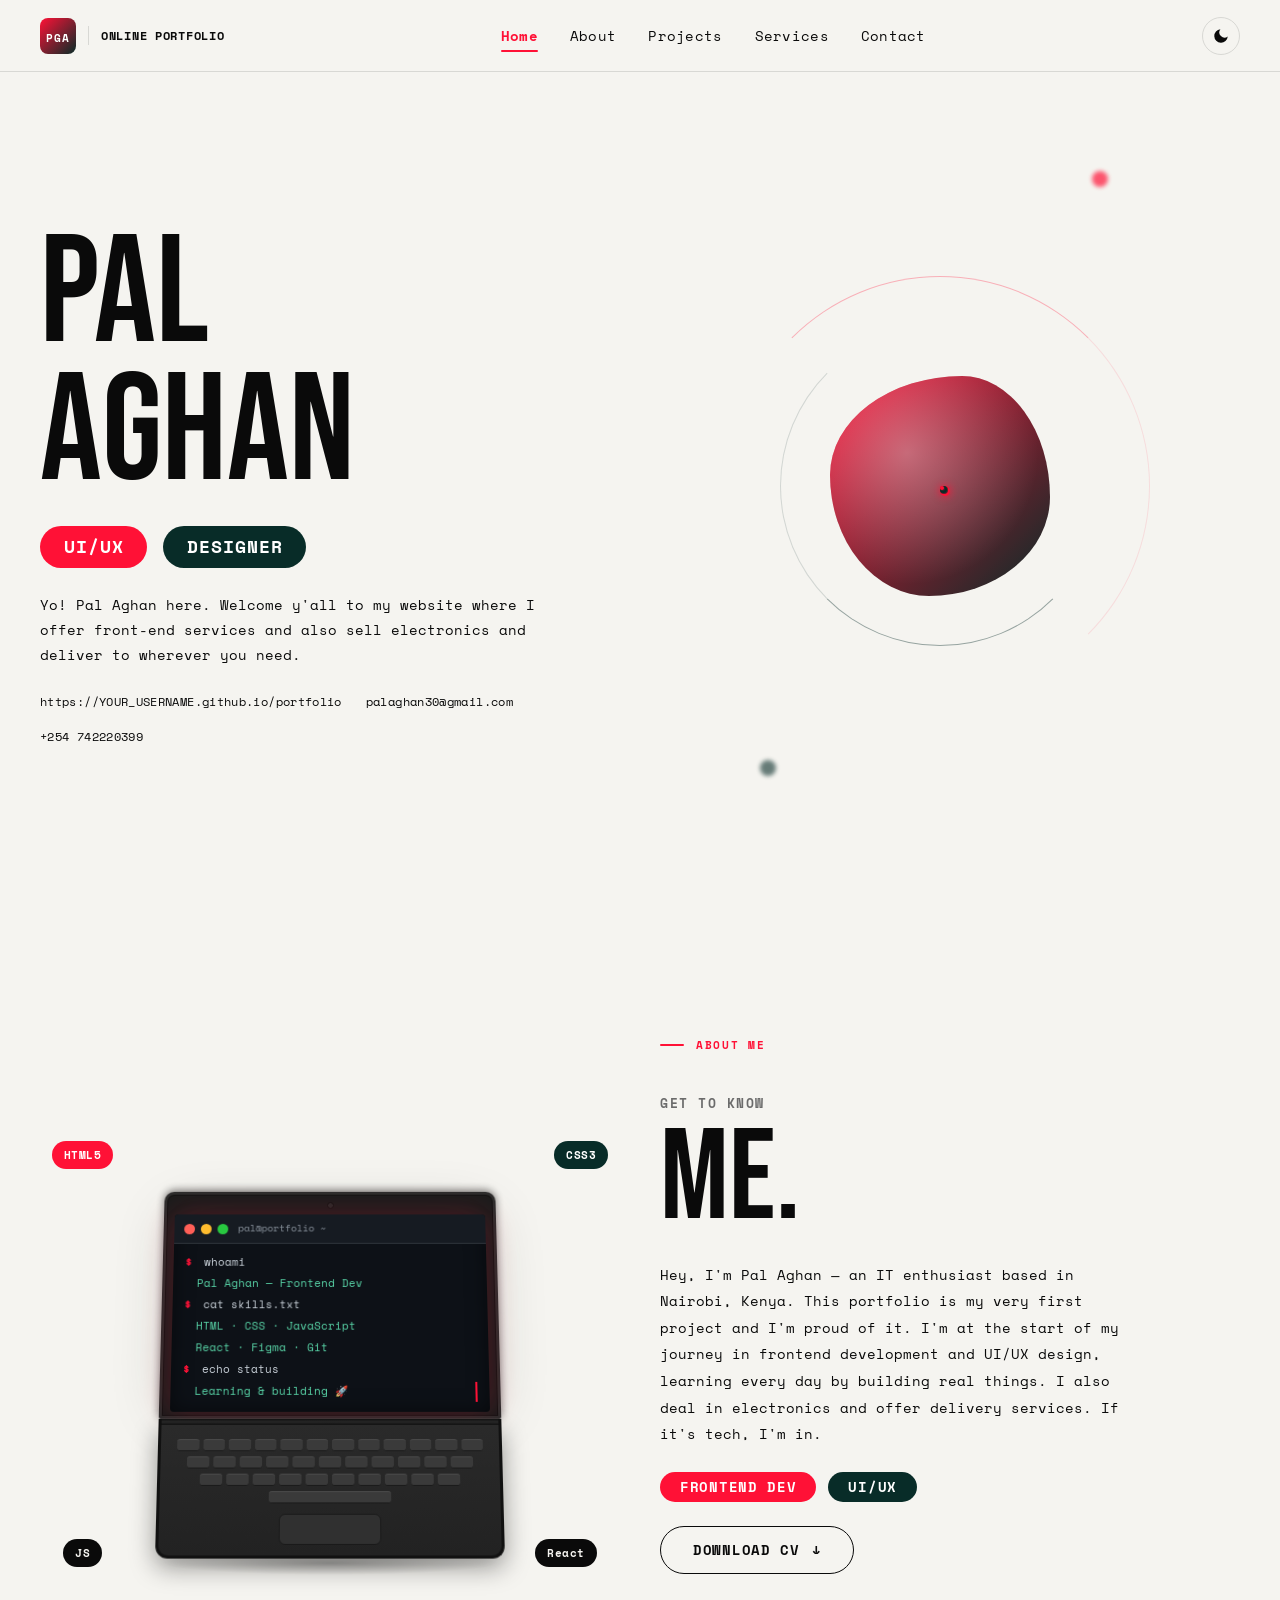
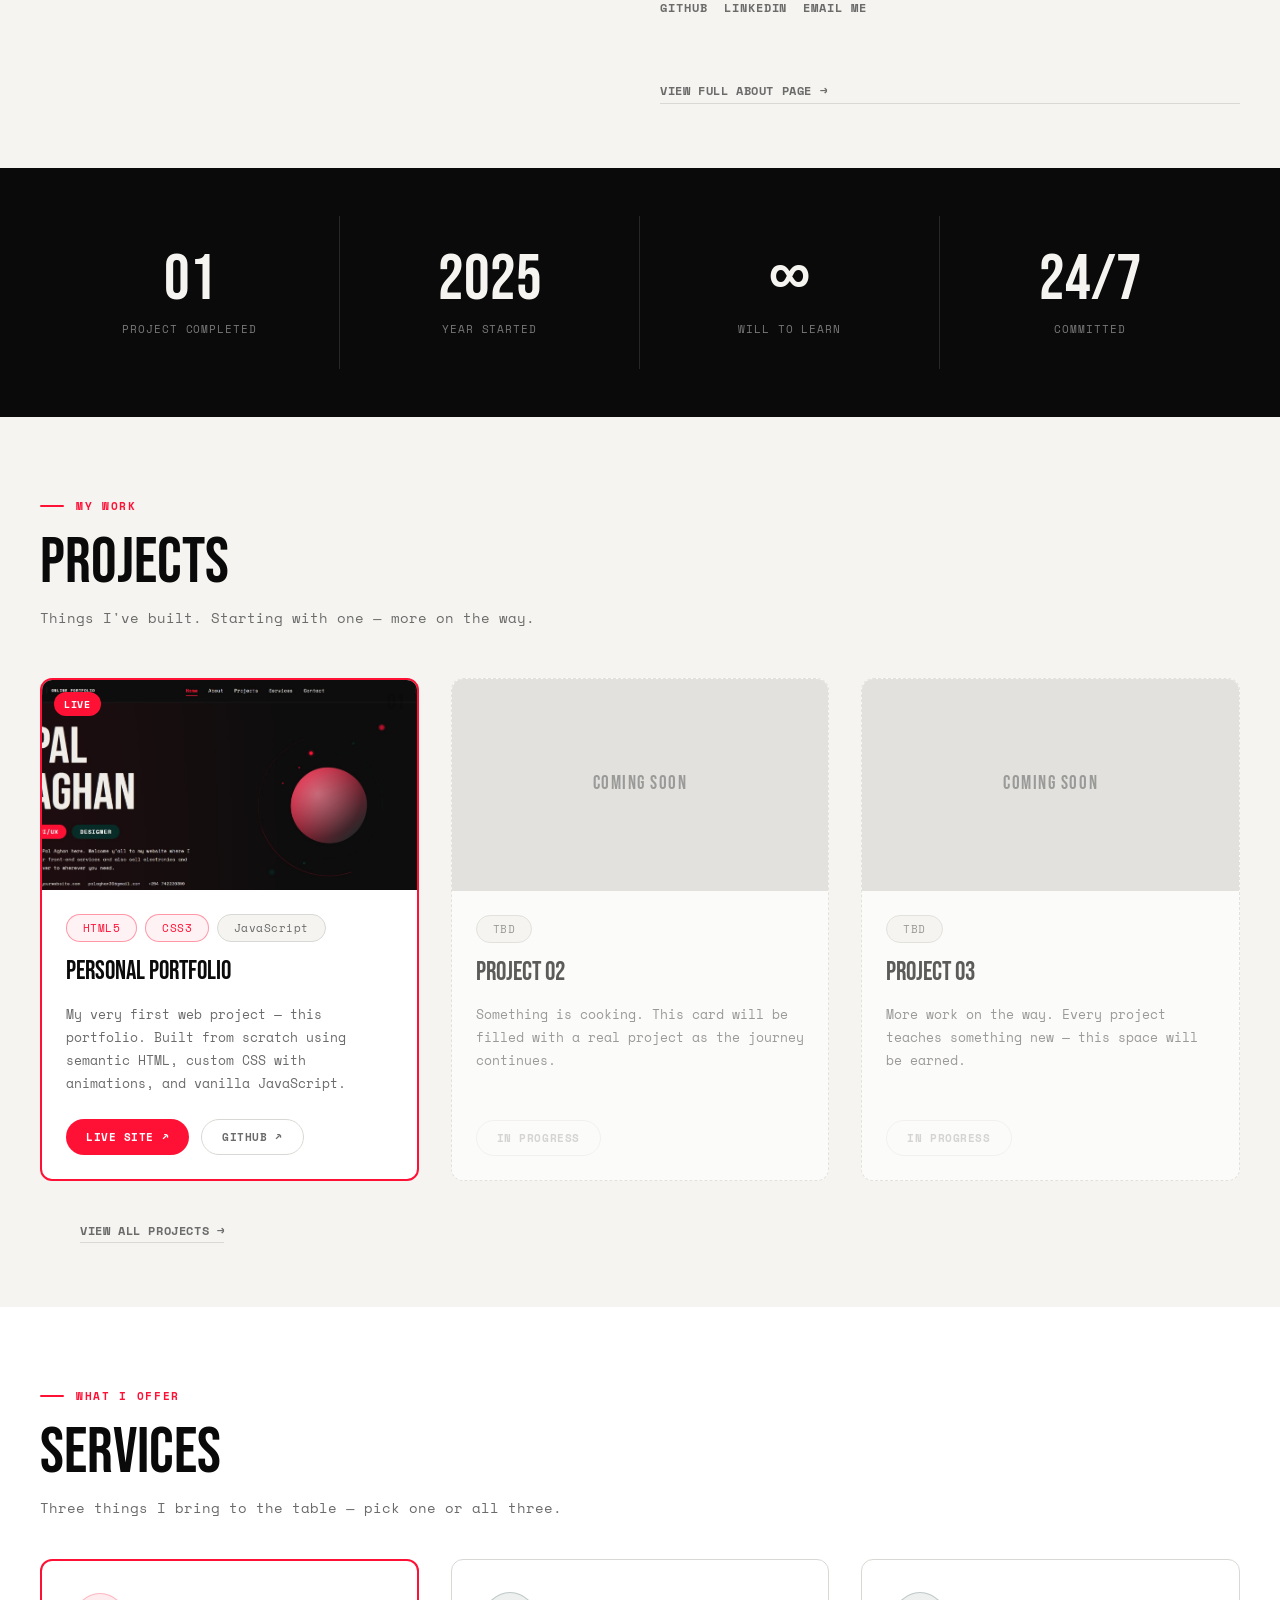
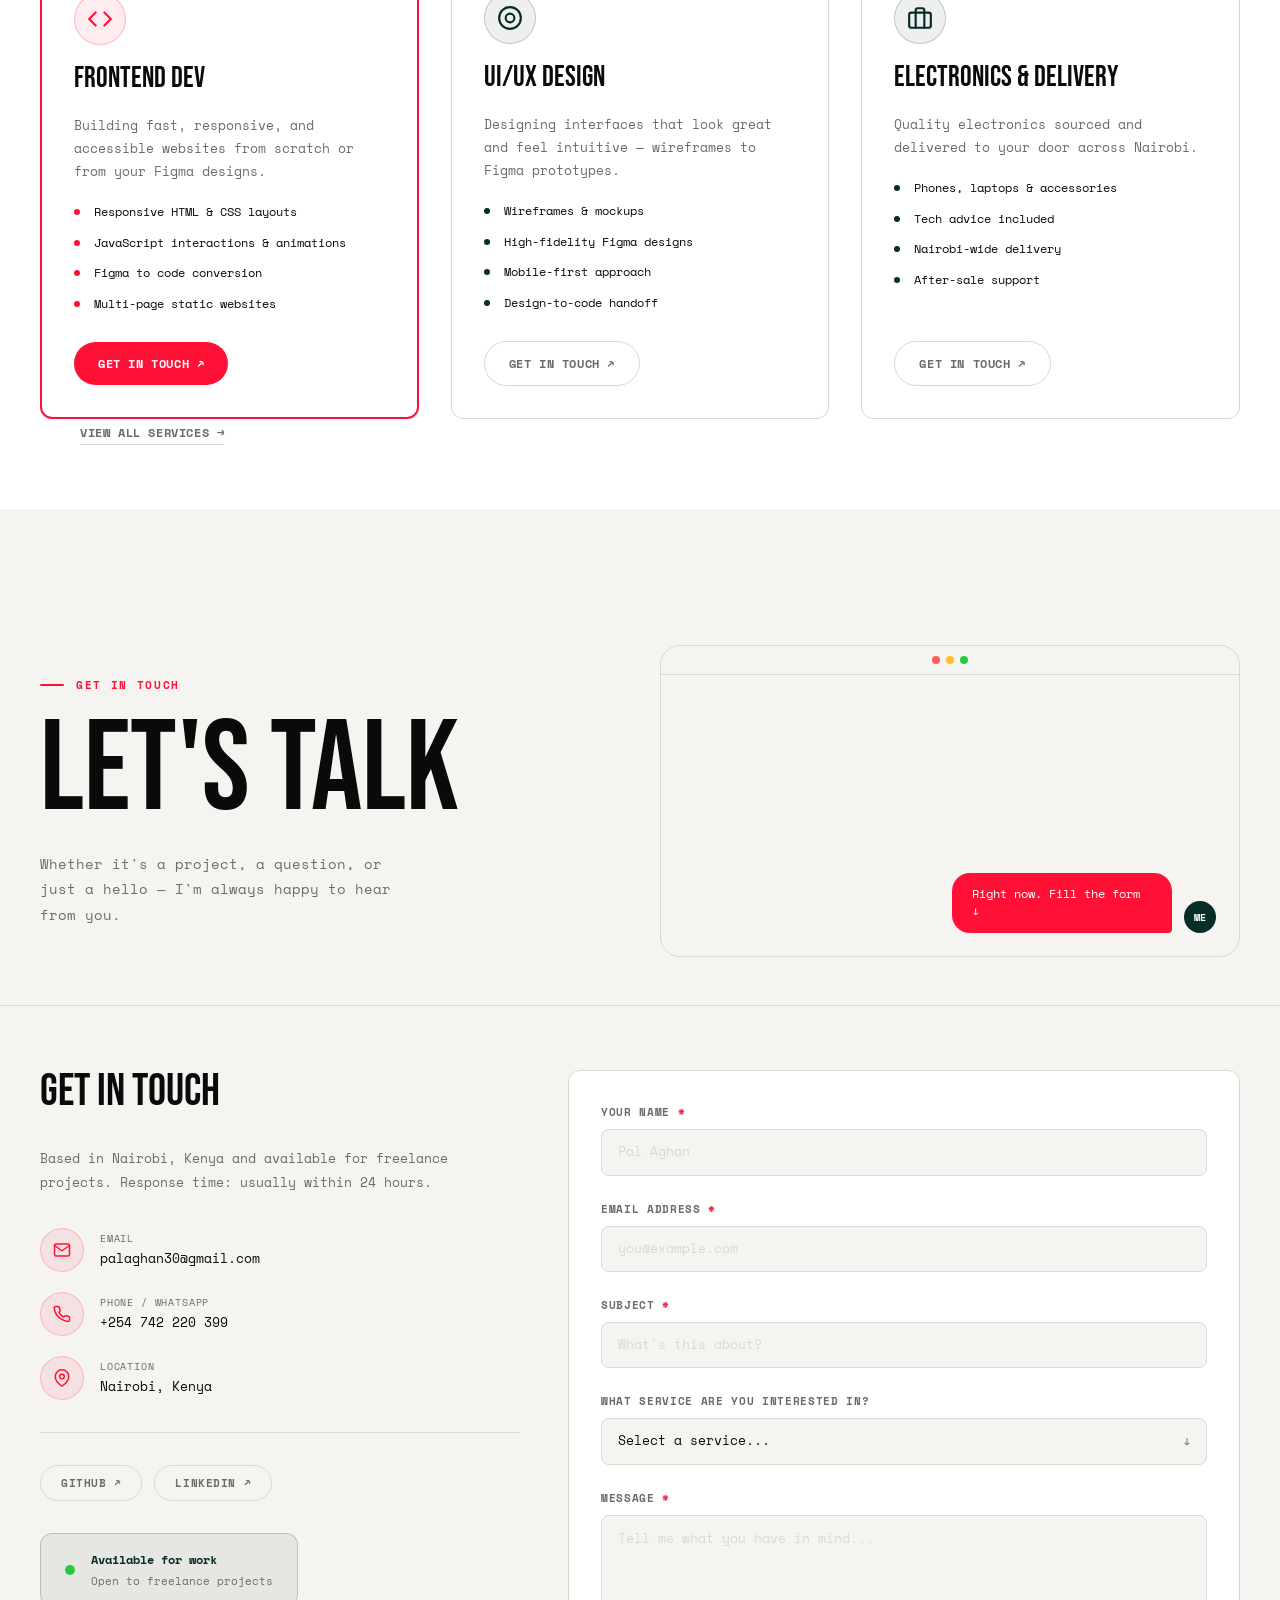
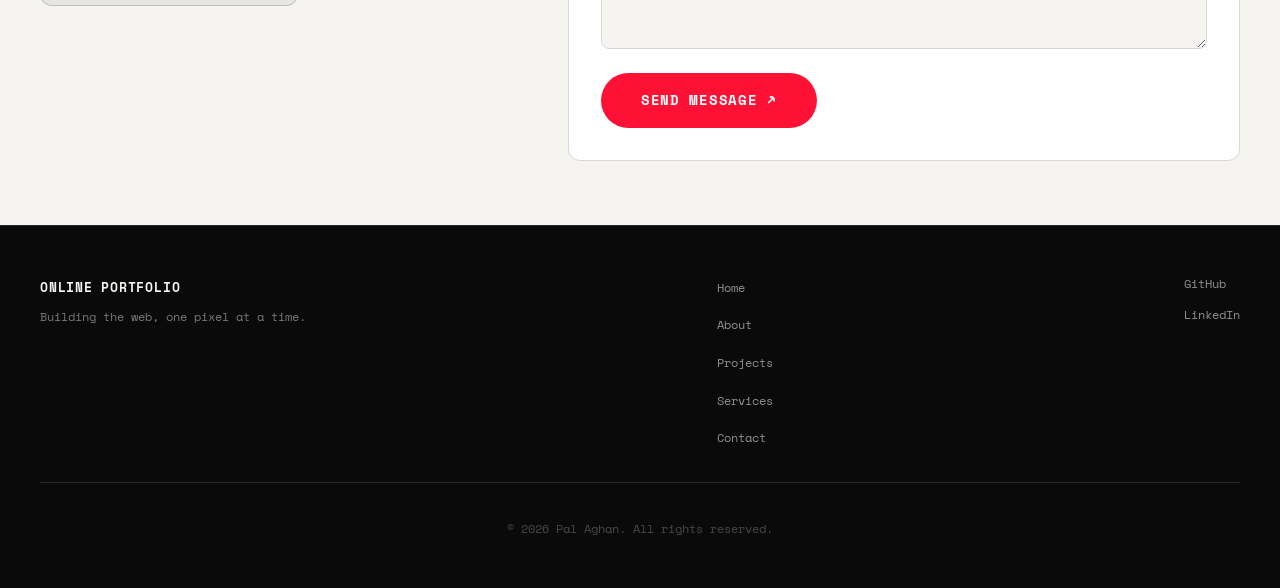
==== commit ccb805bb: "Update live URL" ====
--- a/index.html
+++ b/index.html
@@ -79,7 +79,7 @@
         </div>
         <p class="hero__description">Yo! Pal Aghan here. Welcome y'all to my website where I offer front-end services and also sell electronics and deliver to wherever you need.</p>
         <address class="hero__contact-strip">
-          <a href="https://yourwebsite.com" class="contact-item" target="_blank" rel="noopener noreferrer">www.yourwebsite.com</a>
+          <a href="https://PalAghan.github.io/portfolio" class="contact-item" target="_blank" rel="noopener noreferrer">https://YOUR_USERNAME.github.io/portfolio</a>
           <a href="mailto:palaghan30@gmail.com" class="contact-item">palaghan30@gmail.com</a>
           <a href="tel:+254742220399" class="contact-item">+254 742220399</a>
         </address>
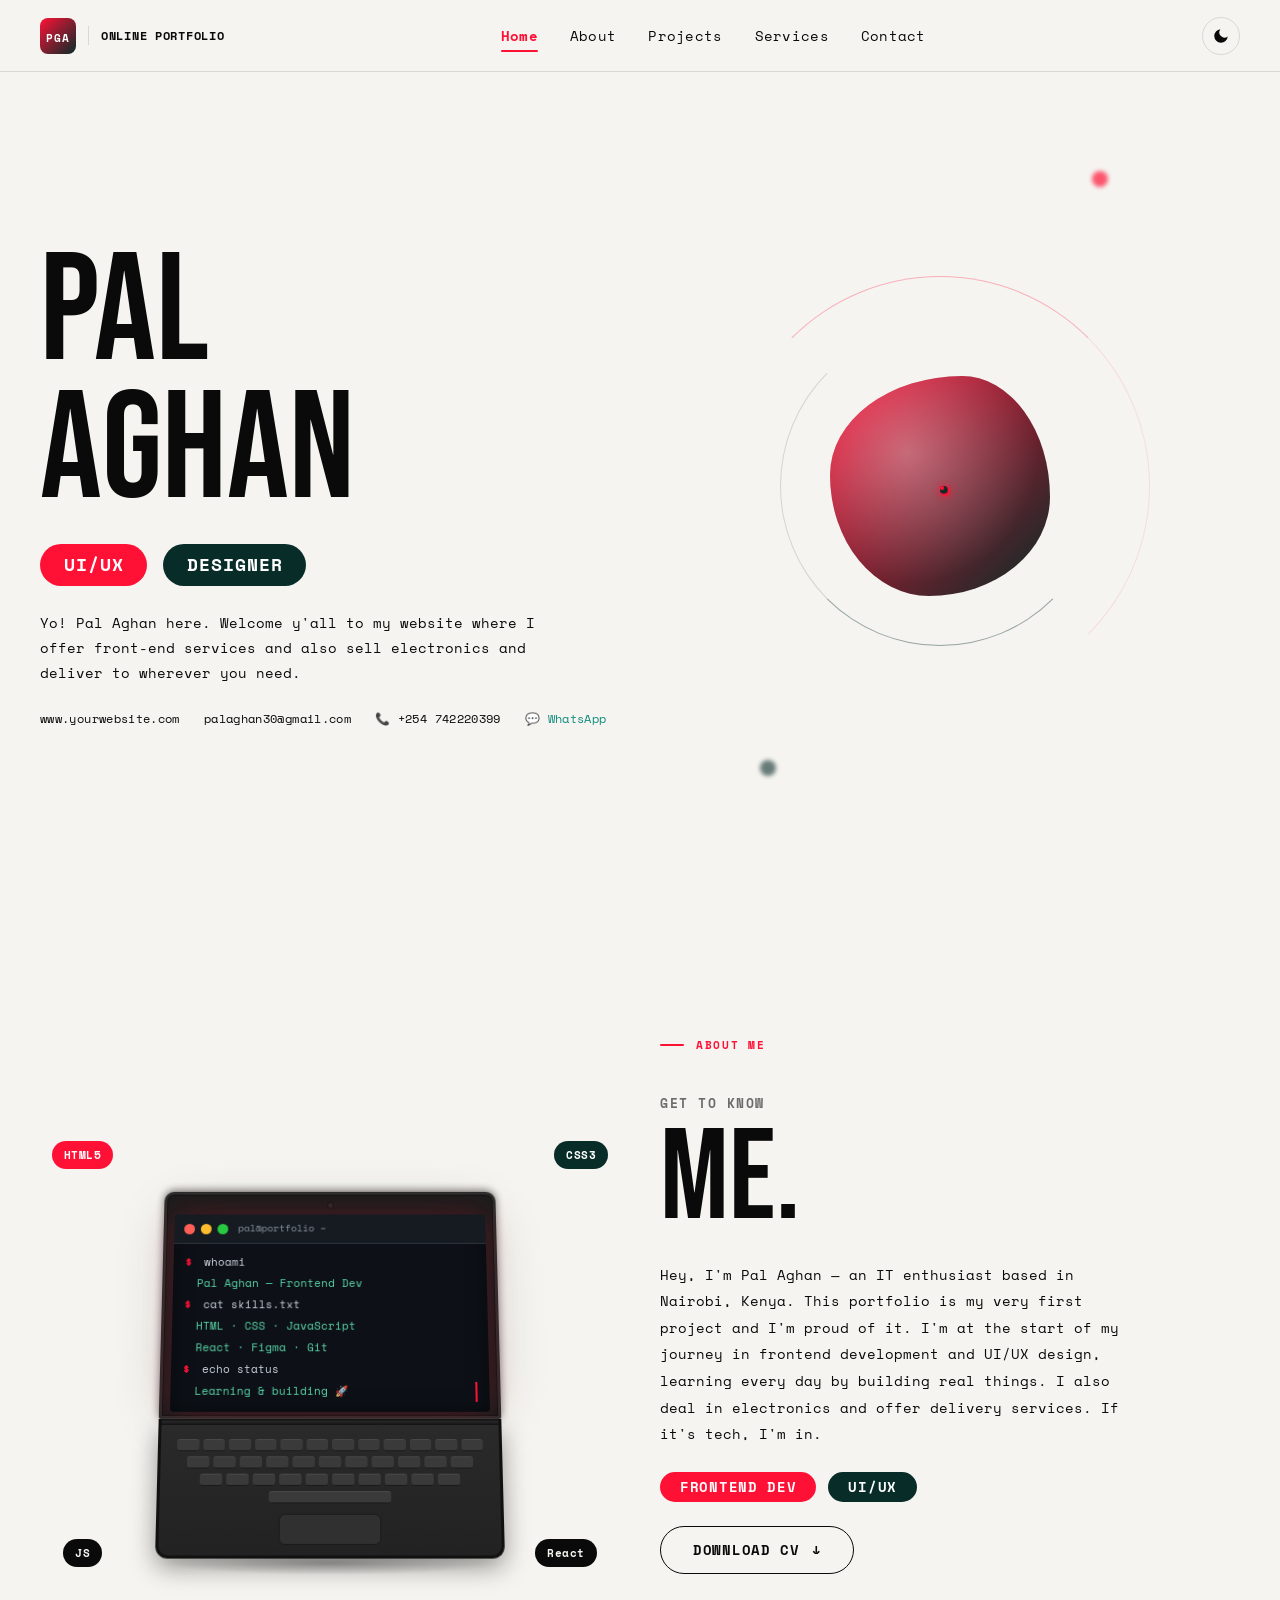
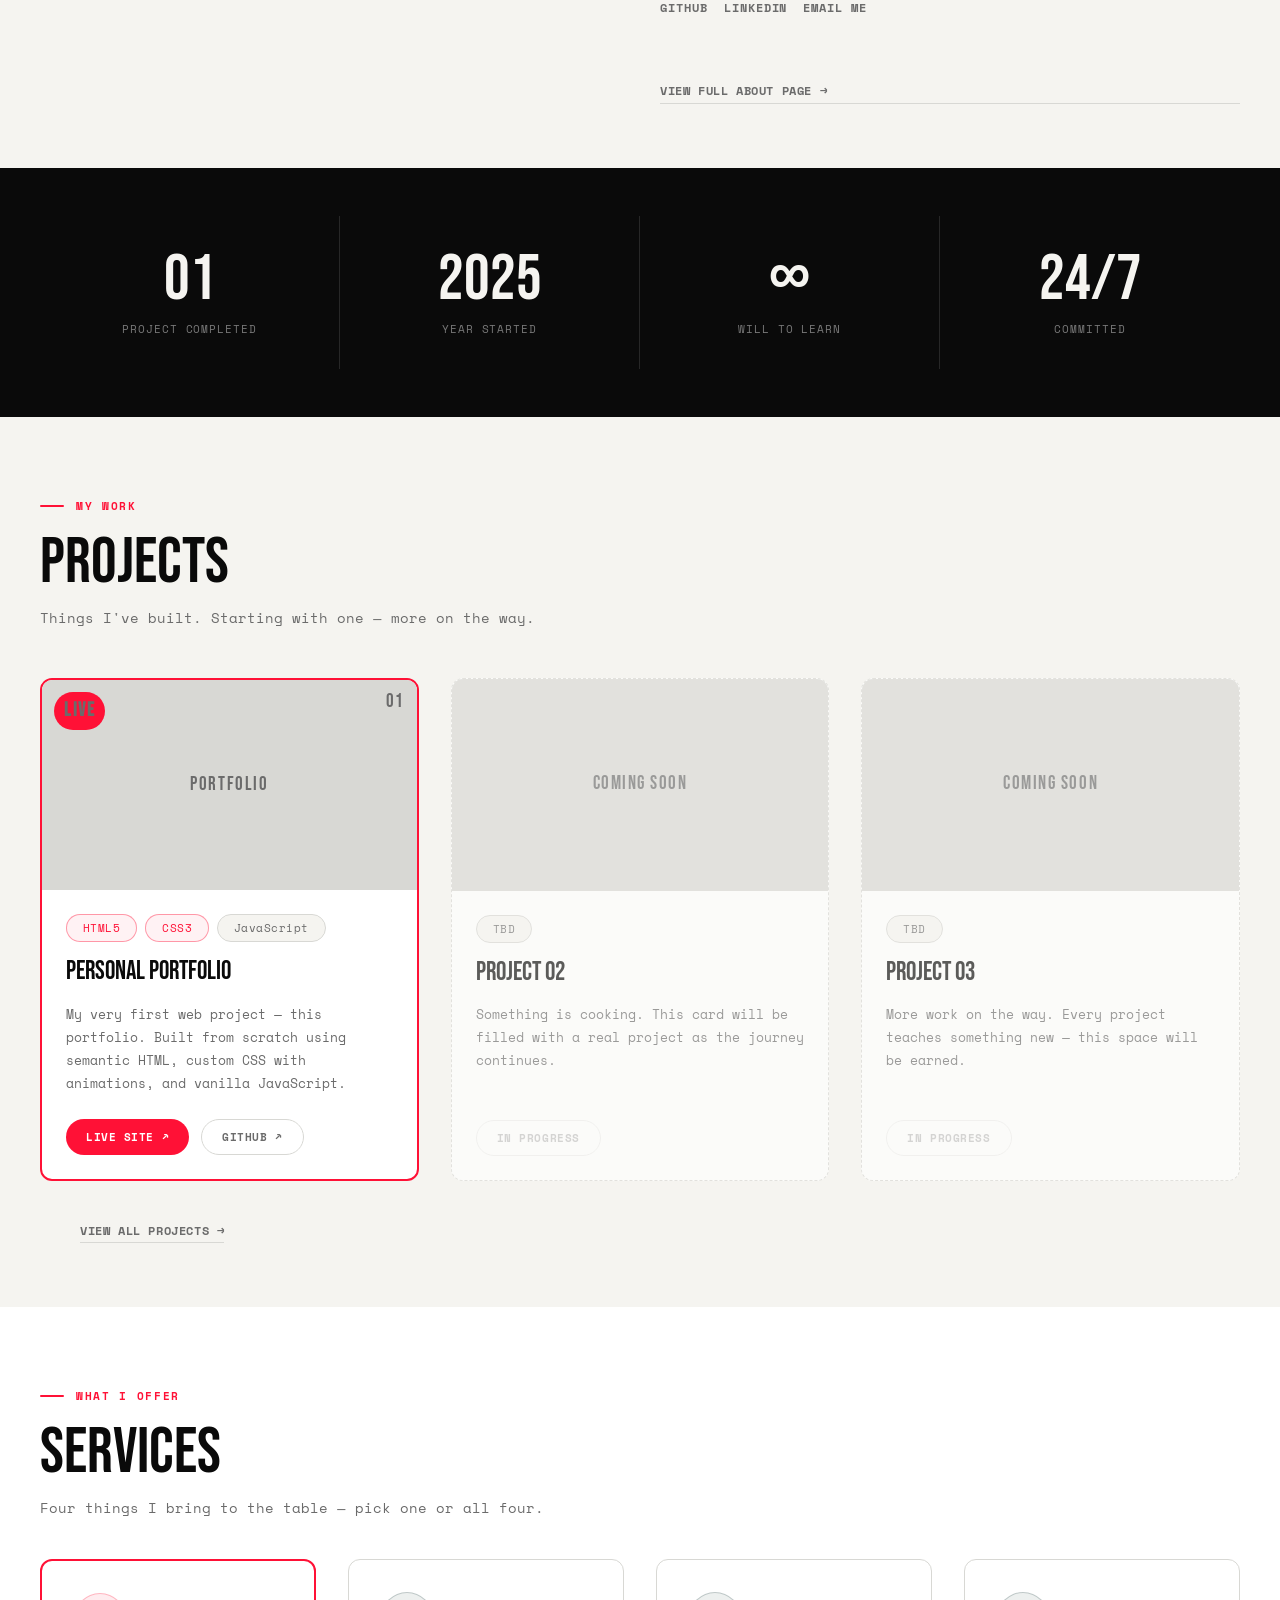
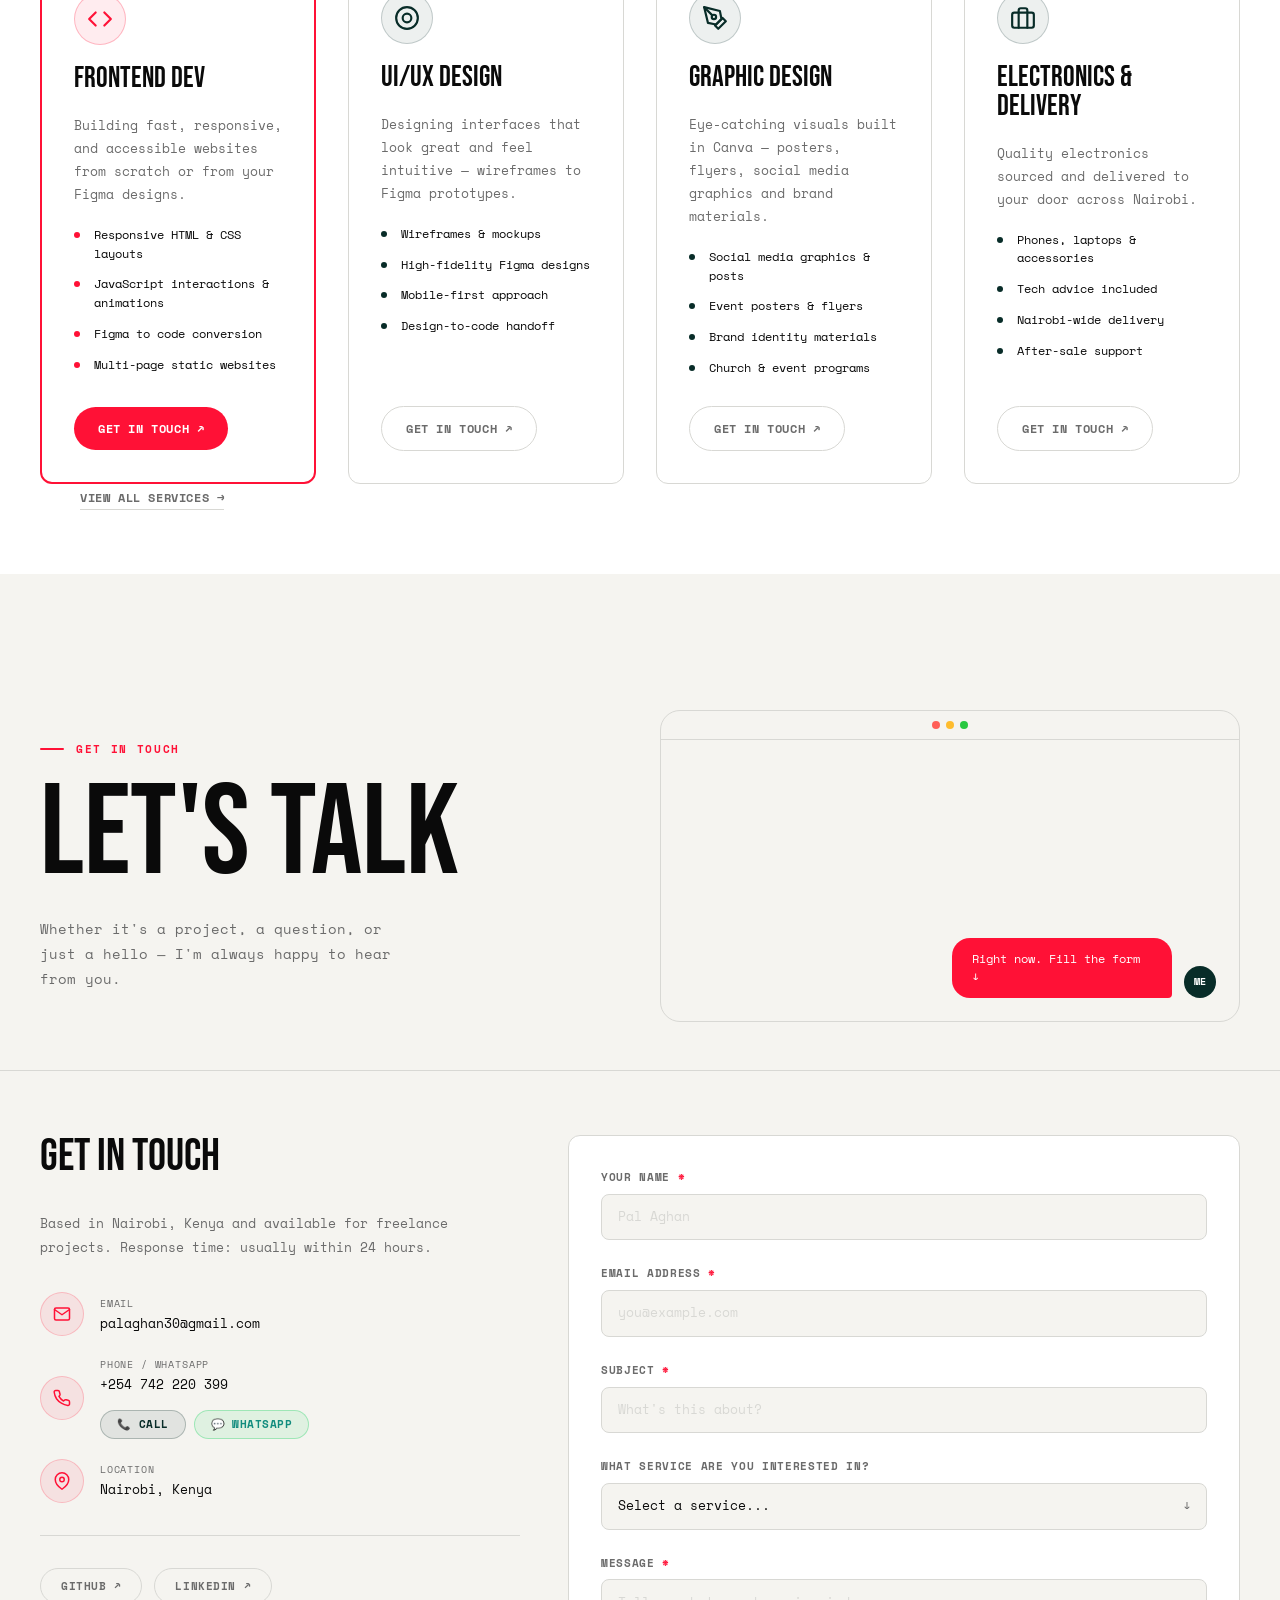
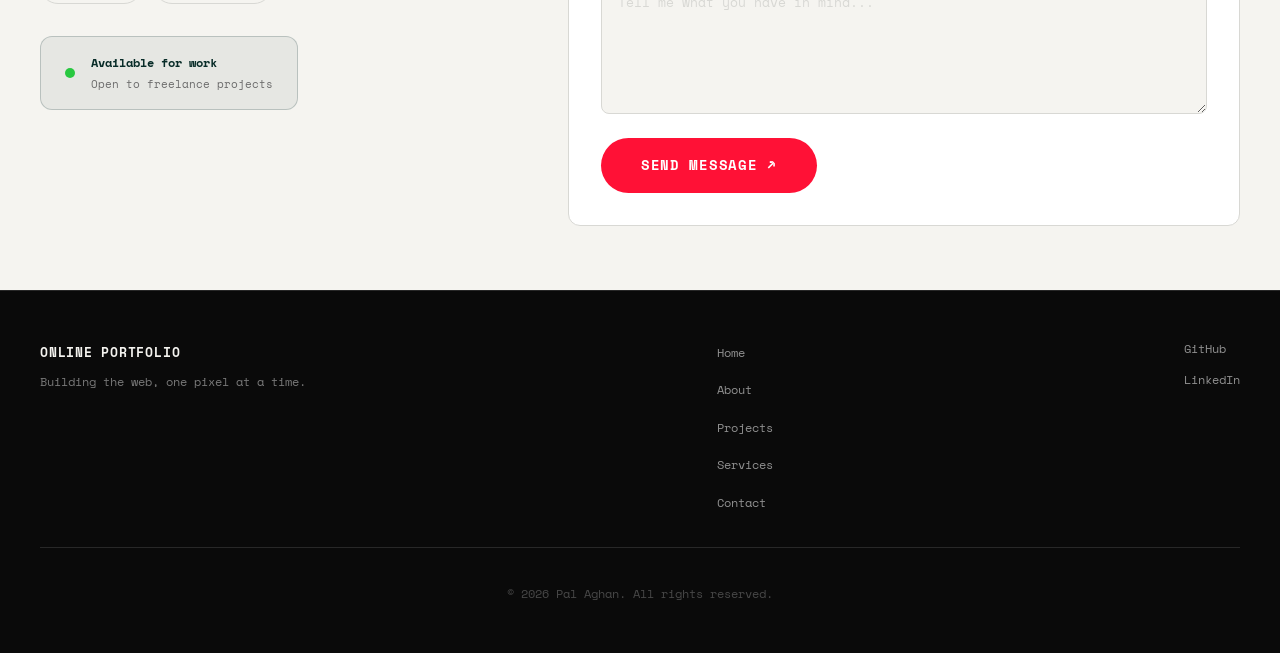
==== commit 65054fc9: "Updated services section and added WhatsApp contact link" ====
--- a/index.html
+++ b/index.html
@@ -79,9 +79,10 @@
         </div>
         <p class="hero__description">Yo! Pal Aghan here. Welcome y'all to my website where I offer front-end services and also sell electronics and deliver to wherever you need.</p>
         <address class="hero__contact-strip">
-          <a href="https://PalAghan.github.io/portfolio" class="contact-item" target="_blank" rel="noopener noreferrer">https://YOUR_USERNAME.github.io/portfolio</a>
+          <a href="https://PalAghan.github.io/portfolio" class="contact-item" target="_blank" rel="noopener noreferrer">www.yourwebsite.com</a>
           <a href="mailto:palaghan30@gmail.com" class="contact-item">palaghan30@gmail.com</a>
-          <a href="tel:+254742220399" class="contact-item">+254 742220399</a>
+          <a href="tel:+254742220399" class="contact-item">📞 +254 742220399</a>
+          <a href="https://wa.me/254742220399" class="contact-item contact-item--whatsapp" target="_blank" rel="noopener noreferrer">💬 WhatsApp</a>
         </address>
       </div>
       <div class="hero__right" aria-hidden="true">
@@ -158,7 +159,7 @@
         </div>
         <a href="assets/docs/pal-aghan-cv.pdf" class="btn-cv" download>Download CV <span aria-hidden="true">↓</span></a>
         <address class="about-social">
-          <a href="https://github.com/PalAghan" class="social-link" target="_blank" rel="noopener noreferrer">GitHub</a>
+          <a href="https://github.com/yourusername" class="social-link" target="_blank" rel="noopener noreferrer">GitHub</a>
           <a href="https://linkedin.com/in/yourusername" class="social-link" target="_blank" rel="noopener noreferrer">LinkedIn</a>
           <a href="mailto:palaghan30@gmail.com" class="social-link">Email Me</a>
         </address>
@@ -186,7 +187,7 @@
       <div class="projects-grid" id="projects-grid">
         <article class="proj-card proj-card--featured" data-tags="all html-css javascript" aria-label="Project: Personal Portfolio Website">
           <div class="proj-card__preview">
-            <img src="assets/images/Screenshot_homepage.jpg" alt="Screenshot of Pal Aghan portfolio" width="800" height="450" loading="lazy" onerror="this.style.display='none';this.parentElement.classList.add('proj-card__preview--placeholder');this.parentElement.innerHTML+='<span>Portfolio</span>'"/>
+            <img src="assets/images/project-portfolio.jpg" alt="Screenshot of Pal Aghan portfolio" width="800" height="450" loading="lazy" onerror="this.style.display='none';this.parentElement.classList.add('proj-card__preview--placeholder');this.parentElement.innerHTML+='<span>Portfolio</span>'"/>
             <span class="proj-card__badge">Live</span>
             <span class="proj-card__number">01</span>
           </div>
@@ -196,7 +197,7 @@
             <p class="proj-card__desc">My very first web project — this portfolio. Built from scratch using semantic HTML, custom CSS with animations, and vanilla JavaScript.</p>
             <div class="proj-card__actions">
               <a href="#" class="proj-btn proj-btn--primary" target="_blank" rel="noopener noreferrer">Live Site ↗</a>
-              <a href="https://github.com/PalAghan" class="proj-btn proj-btn--ghost" target="_blank" rel="noopener noreferrer">GitHub ↗</a>
+              <a href="https://github.com/yourusername/portfolio" class="proj-btn proj-btn--ghost" target="_blank" rel="noopener noreferrer">GitHub ↗</a>
             </div>
           </div>
         </article>
@@ -228,7 +229,7 @@
       <div style="max-width:1400px;margin:0 auto var(--s10)">
         <p class="section-eyebrow">What I offer</p>
         <h2 id="services-heading" class="sec-title">Services</h2>
-        <p class="sec-sub">Three things I bring to the table — pick one or all three.</p>
+        <p class="sec-sub">Four things I bring to the table — pick one or all four.</p>
       </div>
       <div class="svc-grid">
         <article class="svc-card svc-card--featured" aria-labelledby="sv1">
@@ -243,6 +244,13 @@
           <h3 id="sv2" class="svc-card__title">UI/UX Design</h3>
           <p class="svc-card__desc">Designing interfaces that look great and feel intuitive — wireframes to Figma prototypes.</p>
           <ul class="svc-card__list" role="list"><li>Wireframes &amp; mockups</li><li>High-fidelity Figma designs</li><li>Mobile-first approach</li><li>Design-to-code handoff</li></ul>
+          <a href="#contact" class="svc-card__btn svc-card__btn--outline">Get in touch ↗</a>
+        </article>
+        <article class="svc-card" aria-labelledby="sv4">
+          <div class="svc-card__icon svc-card__icon--green" aria-hidden="true"><svg width="26" height="26" viewBox="0 0 24 24" fill="none" stroke="currentColor" stroke-width="2" stroke-linecap="round" stroke-linejoin="round"><path d="M12 19l7-7 3 3-7 7-3-3z"></path><path d="M18 13l-1.5-7.5L2 2l3.5 14.5L13 18l5-5z"></path><path d="M2 2l7.586 7.586"></path><circle cx="11" cy="11" r="2"></circle></svg></div>
+          <h3 id="sv4" class="svc-card__title">Graphic Design</h3>
+          <p class="svc-card__desc">Eye-catching visuals built in Canva — posters, flyers, social media graphics and brand materials.</p>
+          <ul class="svc-card__list" role="list"><li>Social media graphics &amp; posts</li><li>Event posters &amp; flyers</li><li>Brand identity materials</li><li>Church &amp; event programs</li></ul>
           <a href="#contact" class="svc-card__btn svc-card__btn--outline">Get in touch ↗</a>
         </article>
         <article class="svc-card" aria-labelledby="sv3">
@@ -285,7 +293,7 @@
             </li>
             <li class="contact-detail">
               <div class="contact-detail__icon" aria-hidden="true"><svg width="18" height="18" viewBox="0 0 24 24" fill="none" stroke="currentColor" stroke-width="2" stroke-linecap="round" stroke-linejoin="round"><path d="M22 16.92v3a2 2 0 0 1-2.18 2 19.79 19.79 0 0 1-8.63-3.07A19.5 19.5 0 0 1 4.69 13a19.79 19.79 0 0 1-3.07-8.67A2 2 0 0 1 3.62 2h3a2 2 0 0 1 2 1.72c.127.96.361 1.903.7 2.81a2 2 0 0 1-.45 2.11L7.91 9.91a16 16 0 0 0 6.16 6.16l1.27-1.27a2 2 0 0 1 2.11-.45c.907.339 1.85.573 2.81.7A2 2 0 0 1 22 16.92z"></path></svg></div>
-              <div class="contact-detail__body"><span class="contact-detail__label">Phone / WhatsApp</span><a href="tel:+254742220399" class="contact-detail__value">+254 742 220 399</a></div>
+              <div class="contact-detail__body"><span class="contact-detail__label">Phone / WhatsApp</span><a href="tel:+254742220399" class="contact-detail__value">+254 742 220 399</a><div class="contact-detail__actions"><a href="tel:+254742220399" class="contact-action-btn contact-action-btn--call">📞 Call</a><a href="https://wa.me/254742220399" class="contact-action-btn contact-action-btn--whatsapp" target="_blank" rel="noopener noreferrer">💬 WhatsApp</a></div></div>
             </li>
             <li class="contact-detail">
               <div class="contact-detail__icon" aria-hidden="true"><svg width="18" height="18" viewBox="0 0 24 24" fill="none" stroke="currentColor" stroke-width="2" stroke-linecap="round" stroke-linejoin="round"><path d="M21 10c0 7-9 13-9 13s-9-6-9-13a9 9 0 0 1 18 0z"></path><circle cx="12" cy="10" r="3"></circle></svg></div>
@@ -356,7 +364,6 @@
     </div>
   </footer>
 
-  <script src="assets/js/main.js"></script>
-  
+  <script src="assets/js/main.js" defer></script>
 </body>
 </html>
--- a/assets/css/style.css
+++ b/assets/css/style.css
@@ -617,7 +617,7 @@
 .svc-hero__sub   { font-size: .875rem; color: var(--muted); max-width: 400px; margin-top: var(--s4); line-height: 1.8; }
 .svc-hero__deco  { font-family: var(--f-display); font-size: clamp(6rem,18vw,16rem); font-weight: 400; color: transparent; -webkit-text-stroke: 1.5px var(--border); line-height: 1; user-select: none; flex-shrink: 0; }
 .svc-grid-section { padding: var(--s16) var(--s10); }
-.svc-grid { display: grid; grid-template-columns: repeat(3, 1fr); gap: var(--s8); max-width: 1400px; margin: 0 auto; }
+.svc-grid { display: grid; grid-template-columns: repeat(4, 1fr); gap: var(--s8); max-width: 1400px; margin: 0 auto; }
 .svc-card { background: var(--surface); border: 1px solid var(--border); border-radius: var(--r-md); padding: var(--s8); display: flex; flex-direction: column; gap: var(--s5); transition: transform var(--ease), box-shadow var(--ease), background-color .3s ease; }
 .svc-card:hover { transform: translateY(-5px); box-shadow: 0 14px 36px rgba(0,0,0,.09); }
 .svc-card--featured { border-color: var(--red); border-width: 2px; }
@@ -768,7 +768,7 @@
   .svc-hero, .svc-grid-section, .process-strip, .faq-section, .svc-cta { padding-inline: var(--s6); }
   .contact-hero, .contact-body { padding-inline: var(--s6); }
   .projects-grid { grid-template-columns: repeat(2,1fr); }
-  .svc-grid { grid-template-columns: 1fr 1fr; }
+  .svc-grid { grid-template-columns: repeat(2, 1fr); }
 }
 
 @media (max-width: 768px) {
@@ -812,4 +812,60 @@
   .projects-grid-section, .projects-cta { padding-inline: var(--s5); }
 
   .footer__inner { flex-direction: column; }
+}
+
+
+/* ─────────────────────────────────────────
+   CALL & WHATSAPP ACTION BUTTONS
+───────────────────────────────────────── */
+.contact-detail__actions {
+  display: flex;
+  gap: var(--s2);
+  margin-top: var(--s3);
+  flex-wrap: wrap;
+}
+
+.contact-action-btn {
+  display: inline-flex;
+  align-items: center;
+  gap: 5px;
+  padding: 5px var(--s4);
+  border-radius: var(--pill);
+  font-family: var(--f-mono);
+  font-size: .68rem;
+  font-weight: 700;
+  letter-spacing: .04em;
+  text-transform: uppercase;
+  transition: all var(--ease);
+  text-decoration: none;
+}
+
+.contact-action-btn--call {
+  background: rgba(8,44,40,.08);
+  border: 1px solid rgba(8,44,40,.25);
+  color: var(--green);
+}
+.contact-action-btn--call:hover {
+  background: var(--green);
+  color: #fff;
+  border-color: var(--green);
+}
+
+.contact-action-btn--whatsapp {
+  background: rgba(37,211,102,.1);
+  border: 1px solid rgba(37,211,102,.35);
+  color: #128C7E;
+}
+.contact-action-btn--whatsapp:hover {
+  background: #25D366;
+  color: #fff;
+  border-color: #25D366;
+}
+
+/* WhatsApp link in the hero contact strip */
+.contact-item--whatsapp {
+  color: #128C7E;
+}
+.contact-item--whatsapp:hover {
+  color: #25D366;
 }
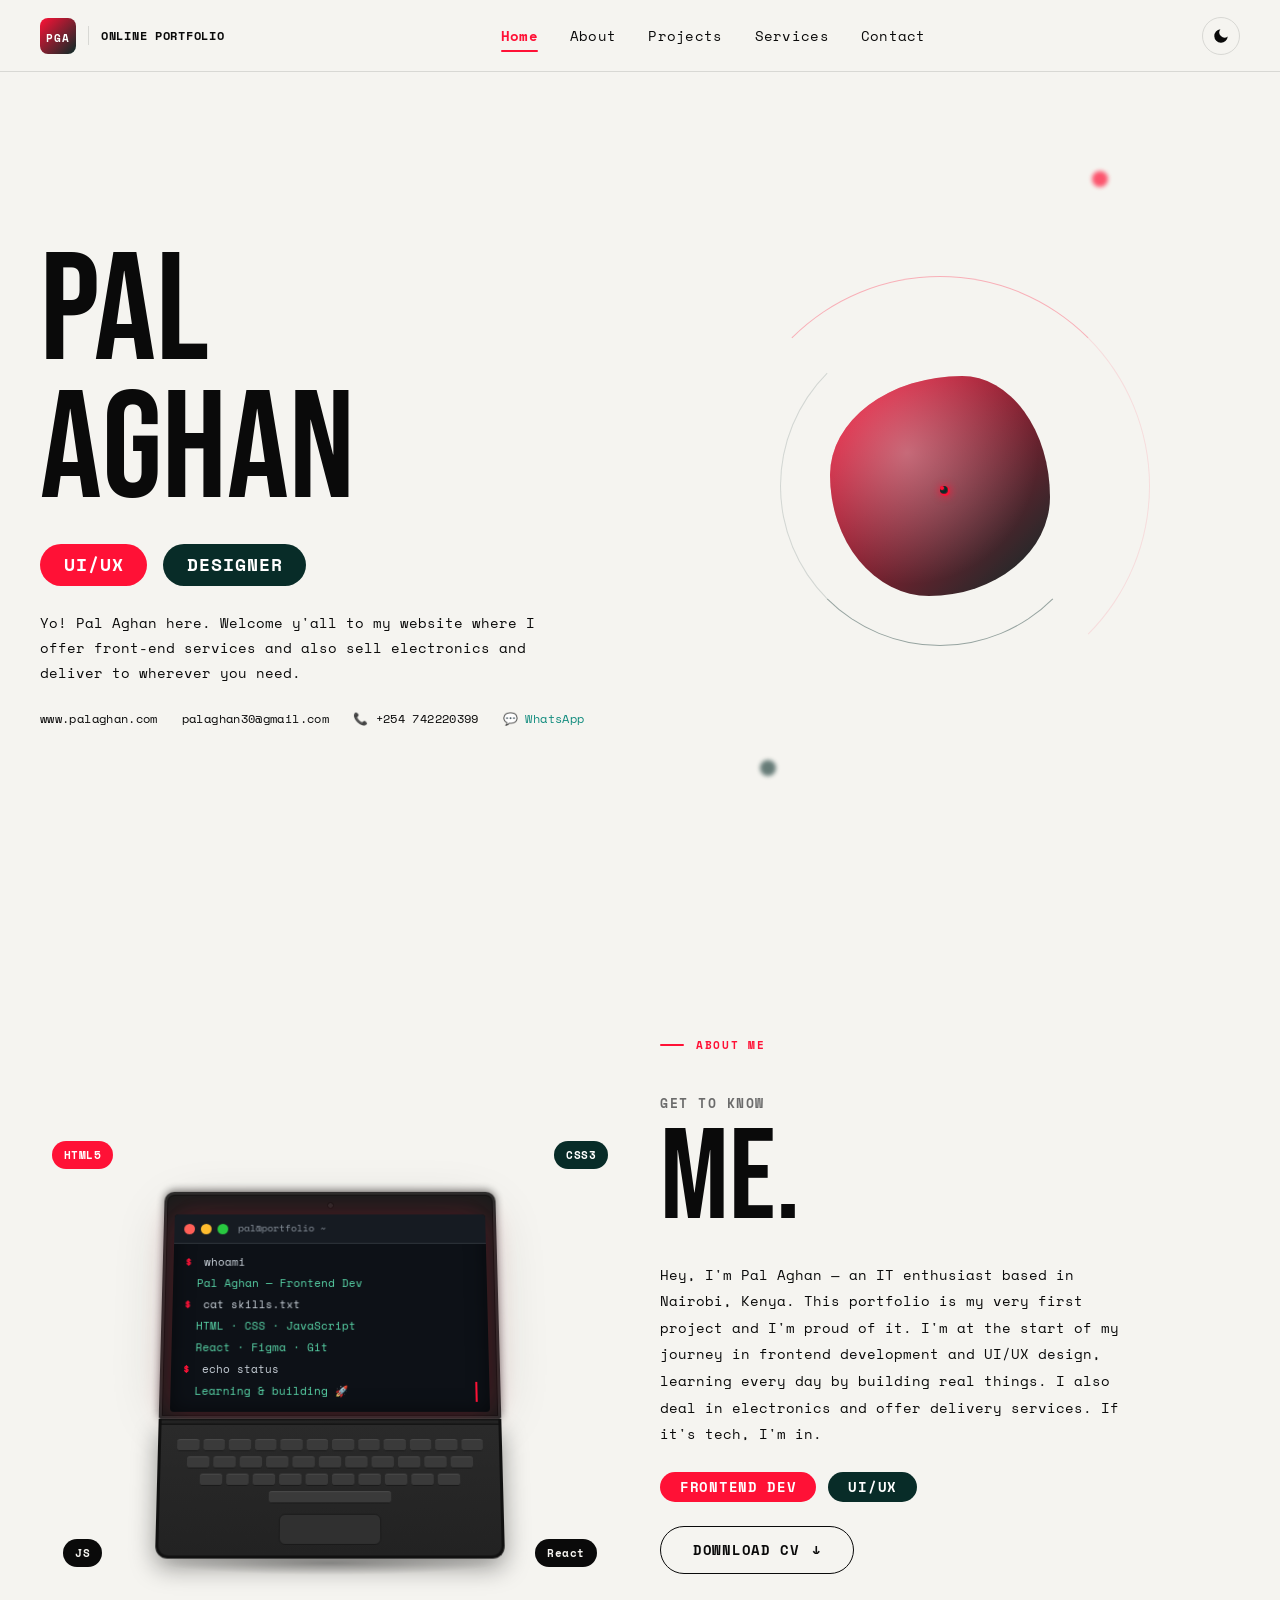
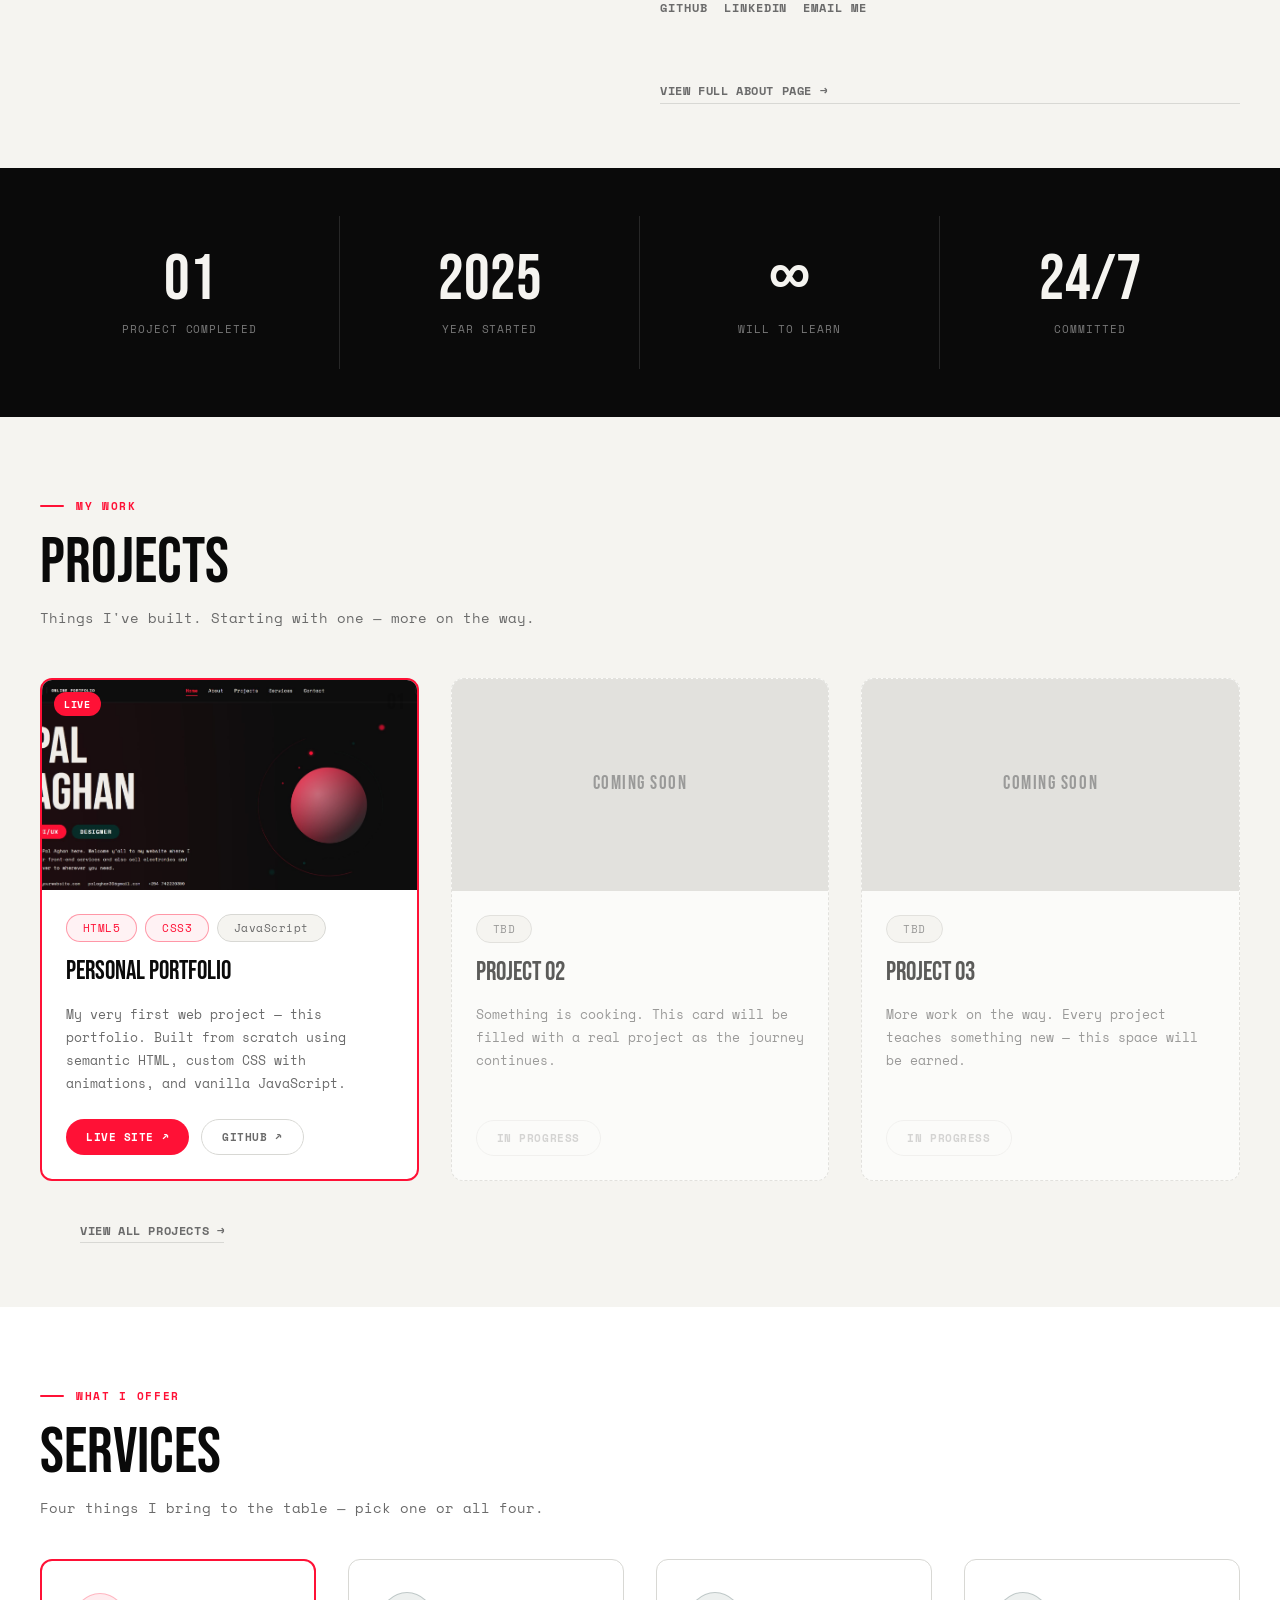
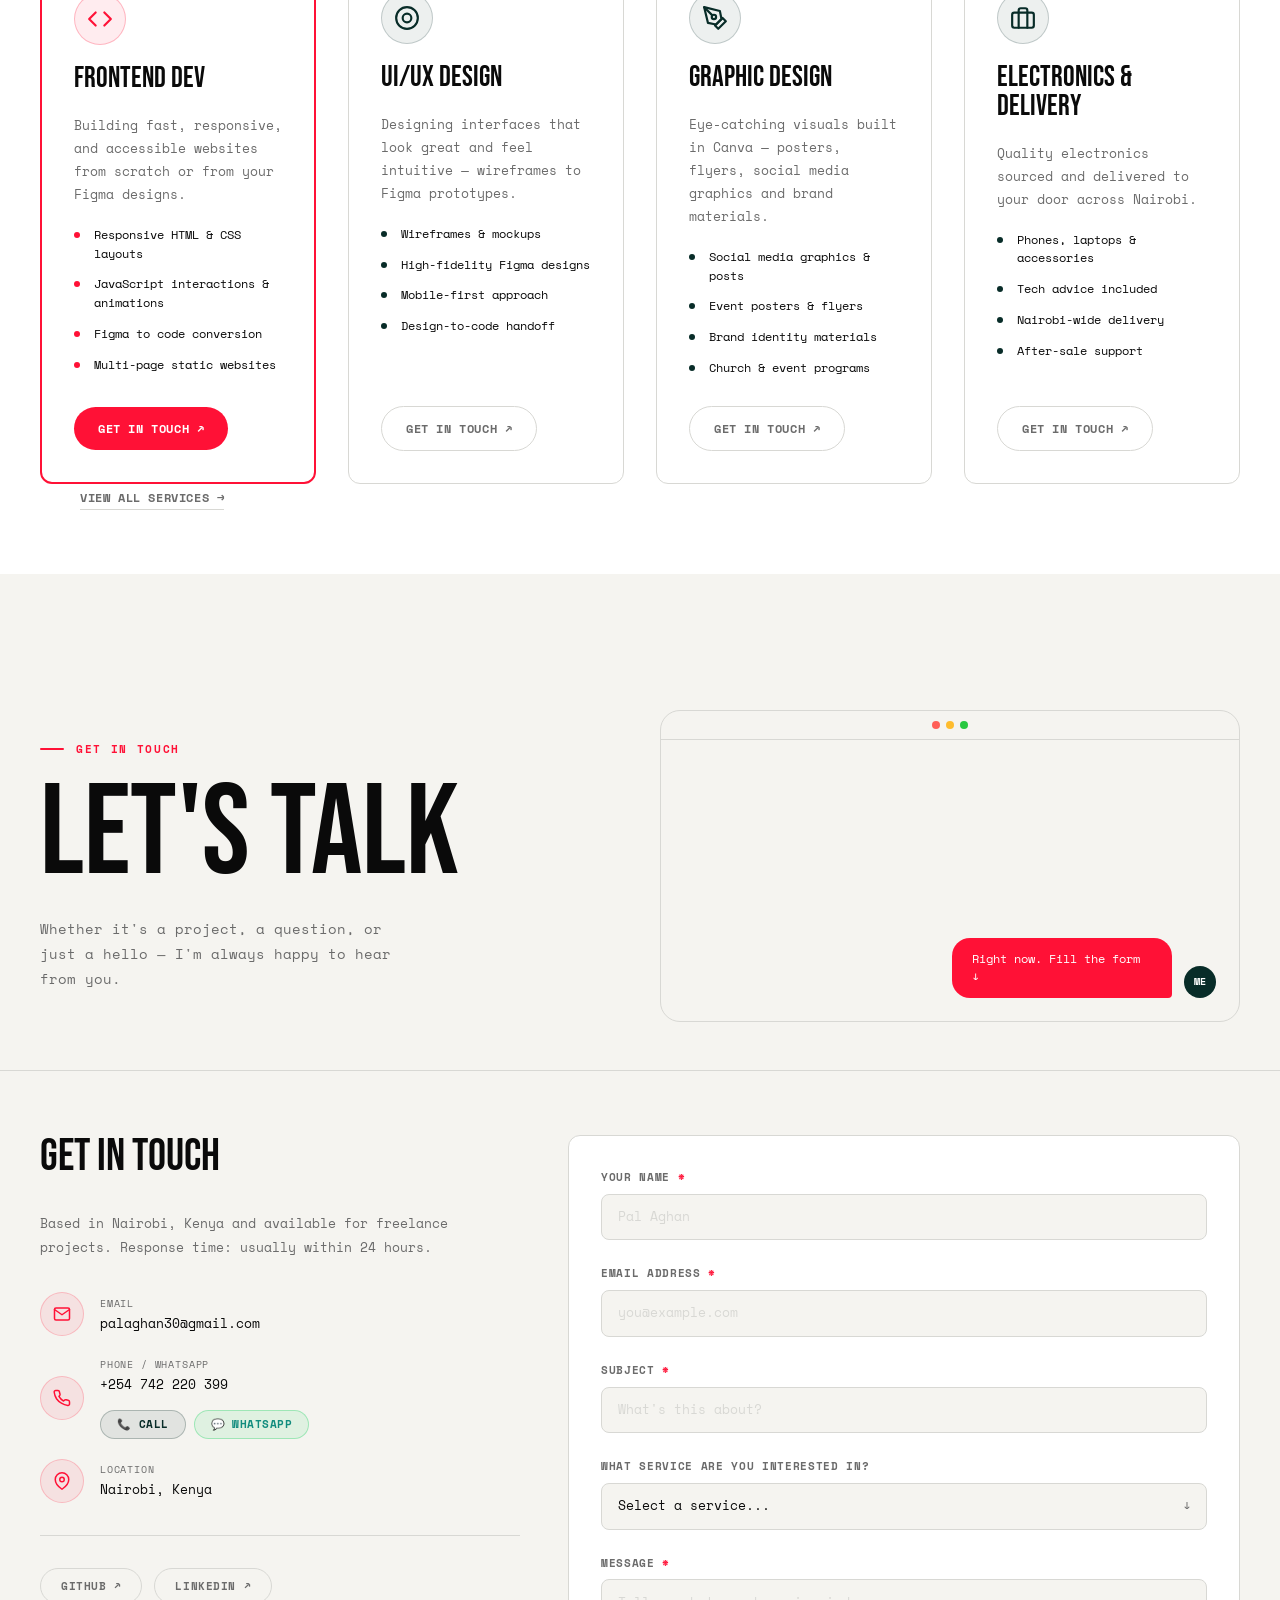
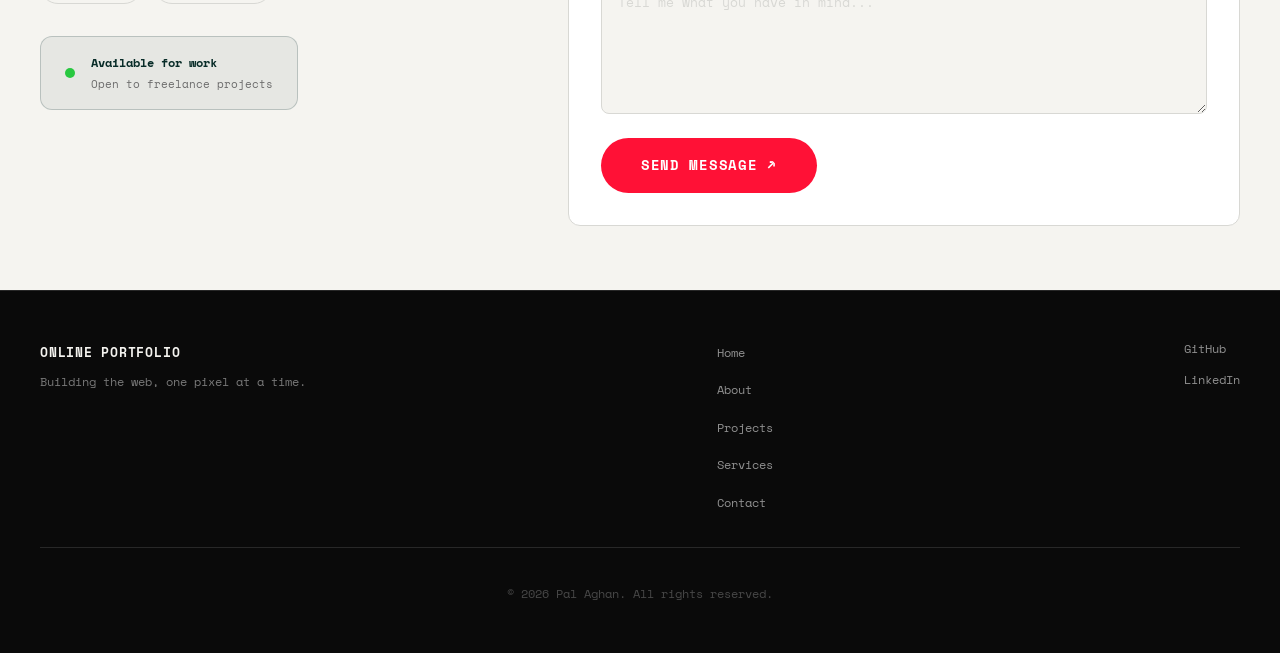
==== commit 35c43174: "Updated the website URL on homepage and screenshot of project 1 card" ====
--- a/index.html
+++ b/index.html
@@ -79,7 +79,7 @@
         </div>
         <p class="hero__description">Yo! Pal Aghan here. Welcome y'all to my website where I offer front-end services and also sell electronics and deliver to wherever you need.</p>
         <address class="hero__contact-strip">
-          <a href="https://PalAghan.github.io/portfolio" class="contact-item" target="_blank" rel="noopener noreferrer">www.yourwebsite.com</a>
+          <a href="https://PalAghan.github.io/portfolio" class="contact-item" target="_blank" rel="noopener noreferrer">www.palaghan.com</a>
           <a href="mailto:palaghan30@gmail.com" class="contact-item">palaghan30@gmail.com</a>
           <a href="tel:+254742220399" class="contact-item">📞 +254 742220399</a>
           <a href="https://wa.me/254742220399" class="contact-item contact-item--whatsapp" target="_blank" rel="noopener noreferrer">💬 WhatsApp</a>
@@ -187,7 +187,7 @@
       <div class="projects-grid" id="projects-grid">
         <article class="proj-card proj-card--featured" data-tags="all html-css javascript" aria-label="Project: Personal Portfolio Website">
           <div class="proj-card__preview">
-            <img src="assets/images/project-portfolio.jpg" alt="Screenshot of Pal Aghan portfolio" width="800" height="450" loading="lazy" onerror="this.style.display='none';this.parentElement.classList.add('proj-card__preview--placeholder');this.parentElement.innerHTML+='<span>Portfolio</span>'"/>
+            <img src="assets/images/Screenshot_homepage.jpg" alt="Screenshot of Pal Aghan portfolio" width="800" height="450" loading="lazy" onerror="this.style.display='none';this.parentElement.classList.add('proj-card__preview--placeholder');this.parentElement.innerHTML+='<span>Portfolio</span>'"/>
             <span class="proj-card__badge">Live</span>
             <span class="proj-card__number">01</span>
           </div>
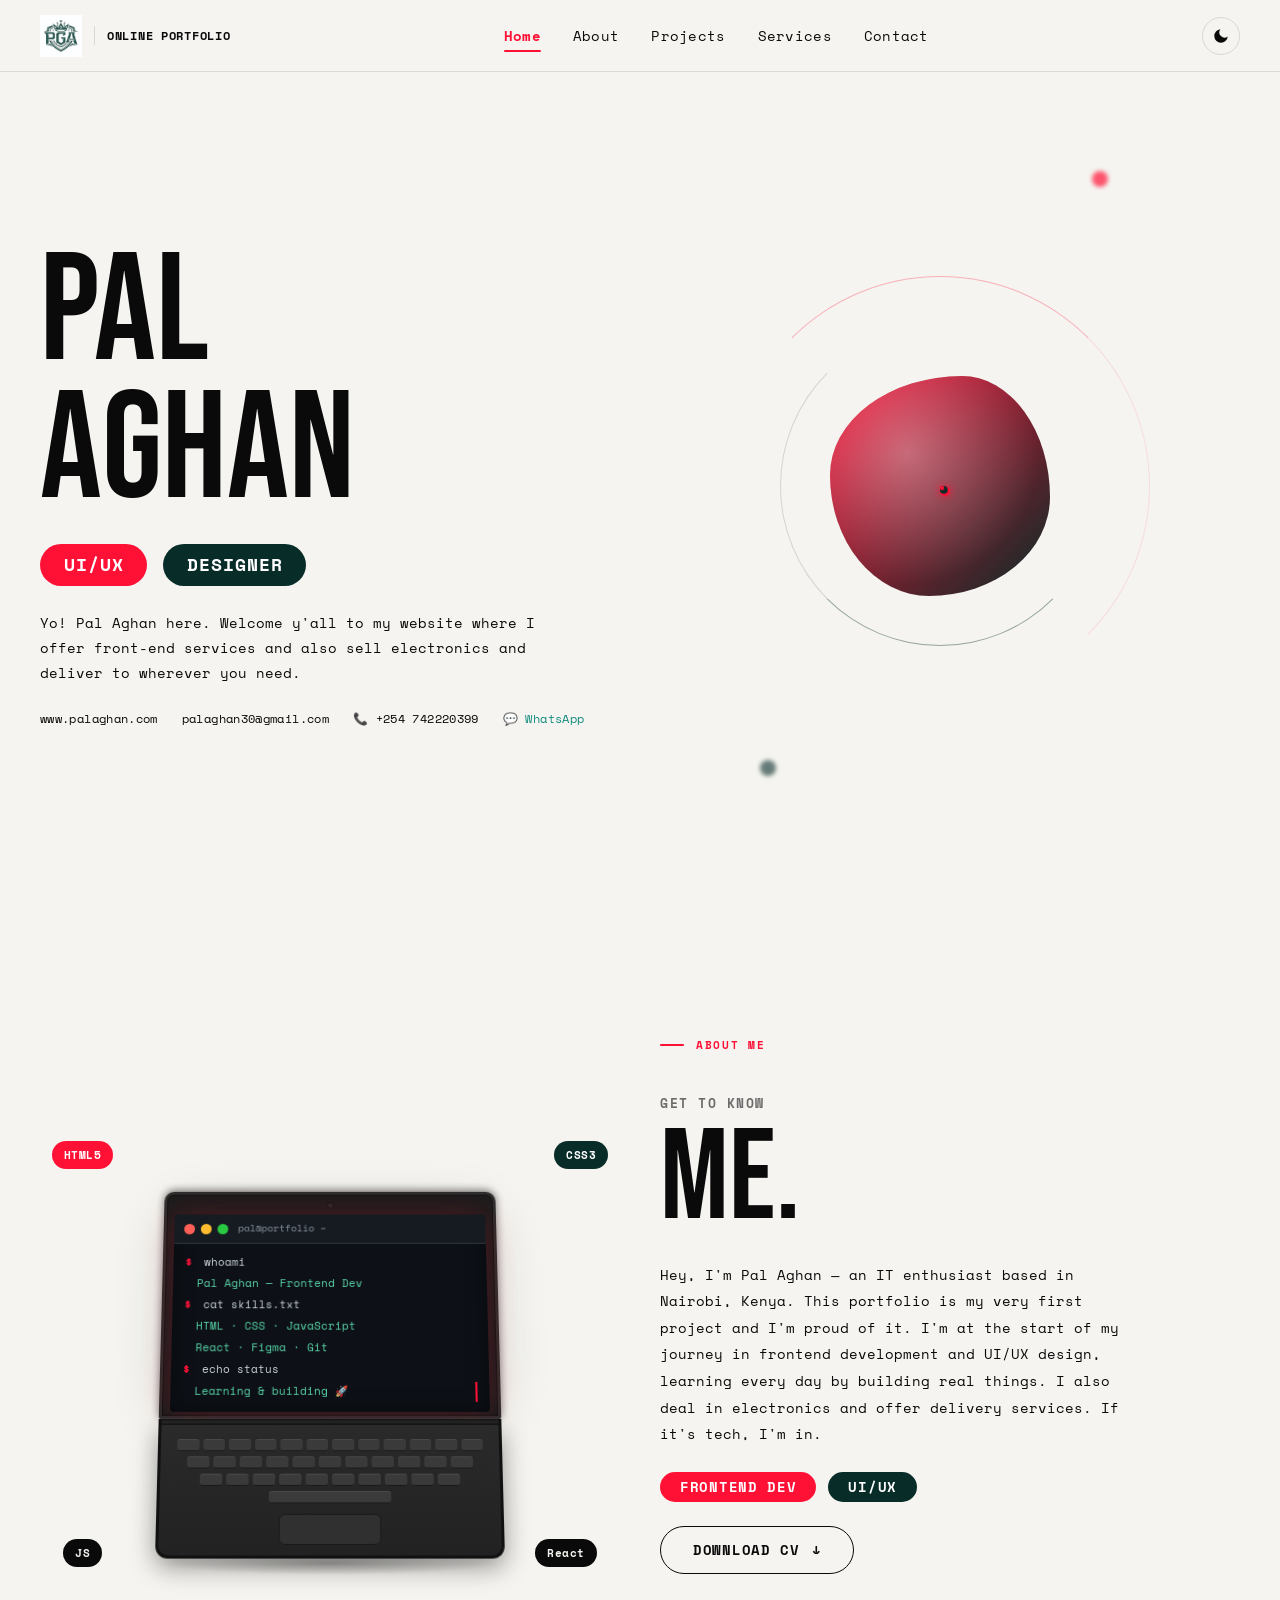
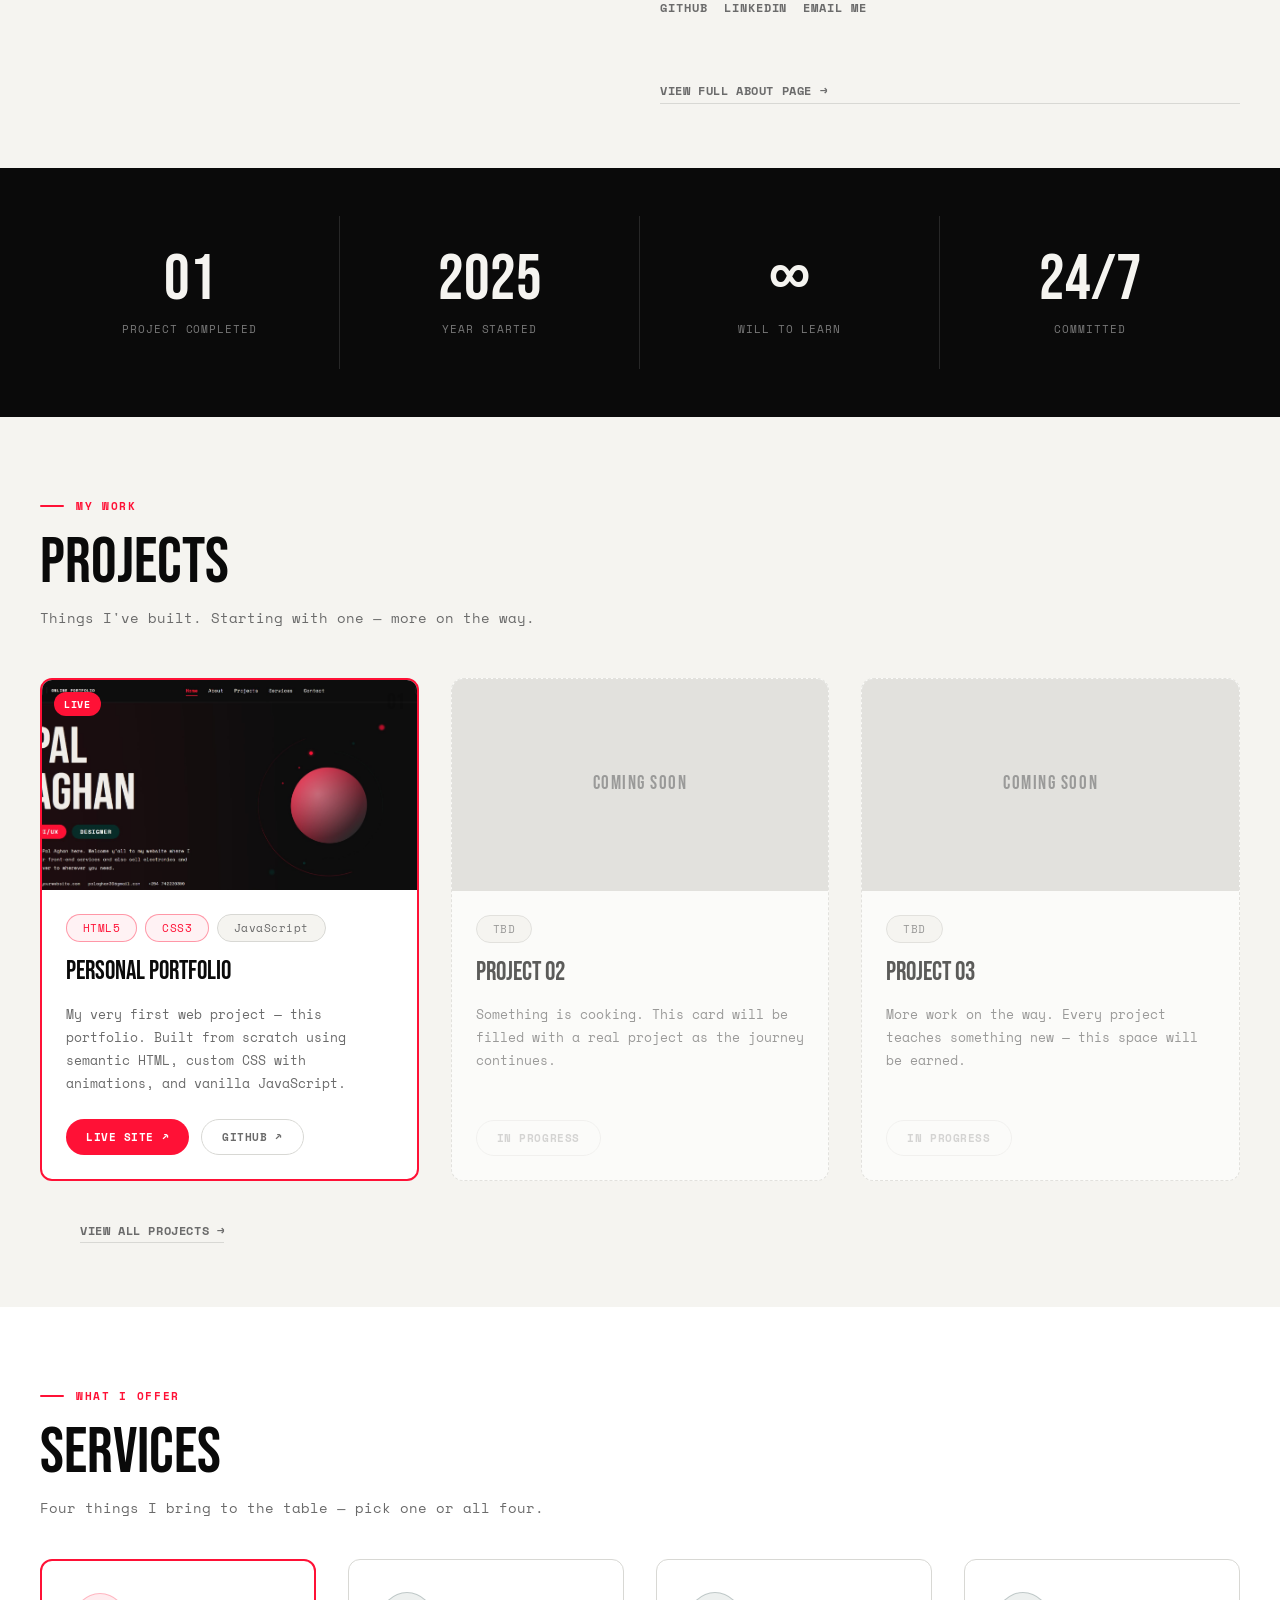
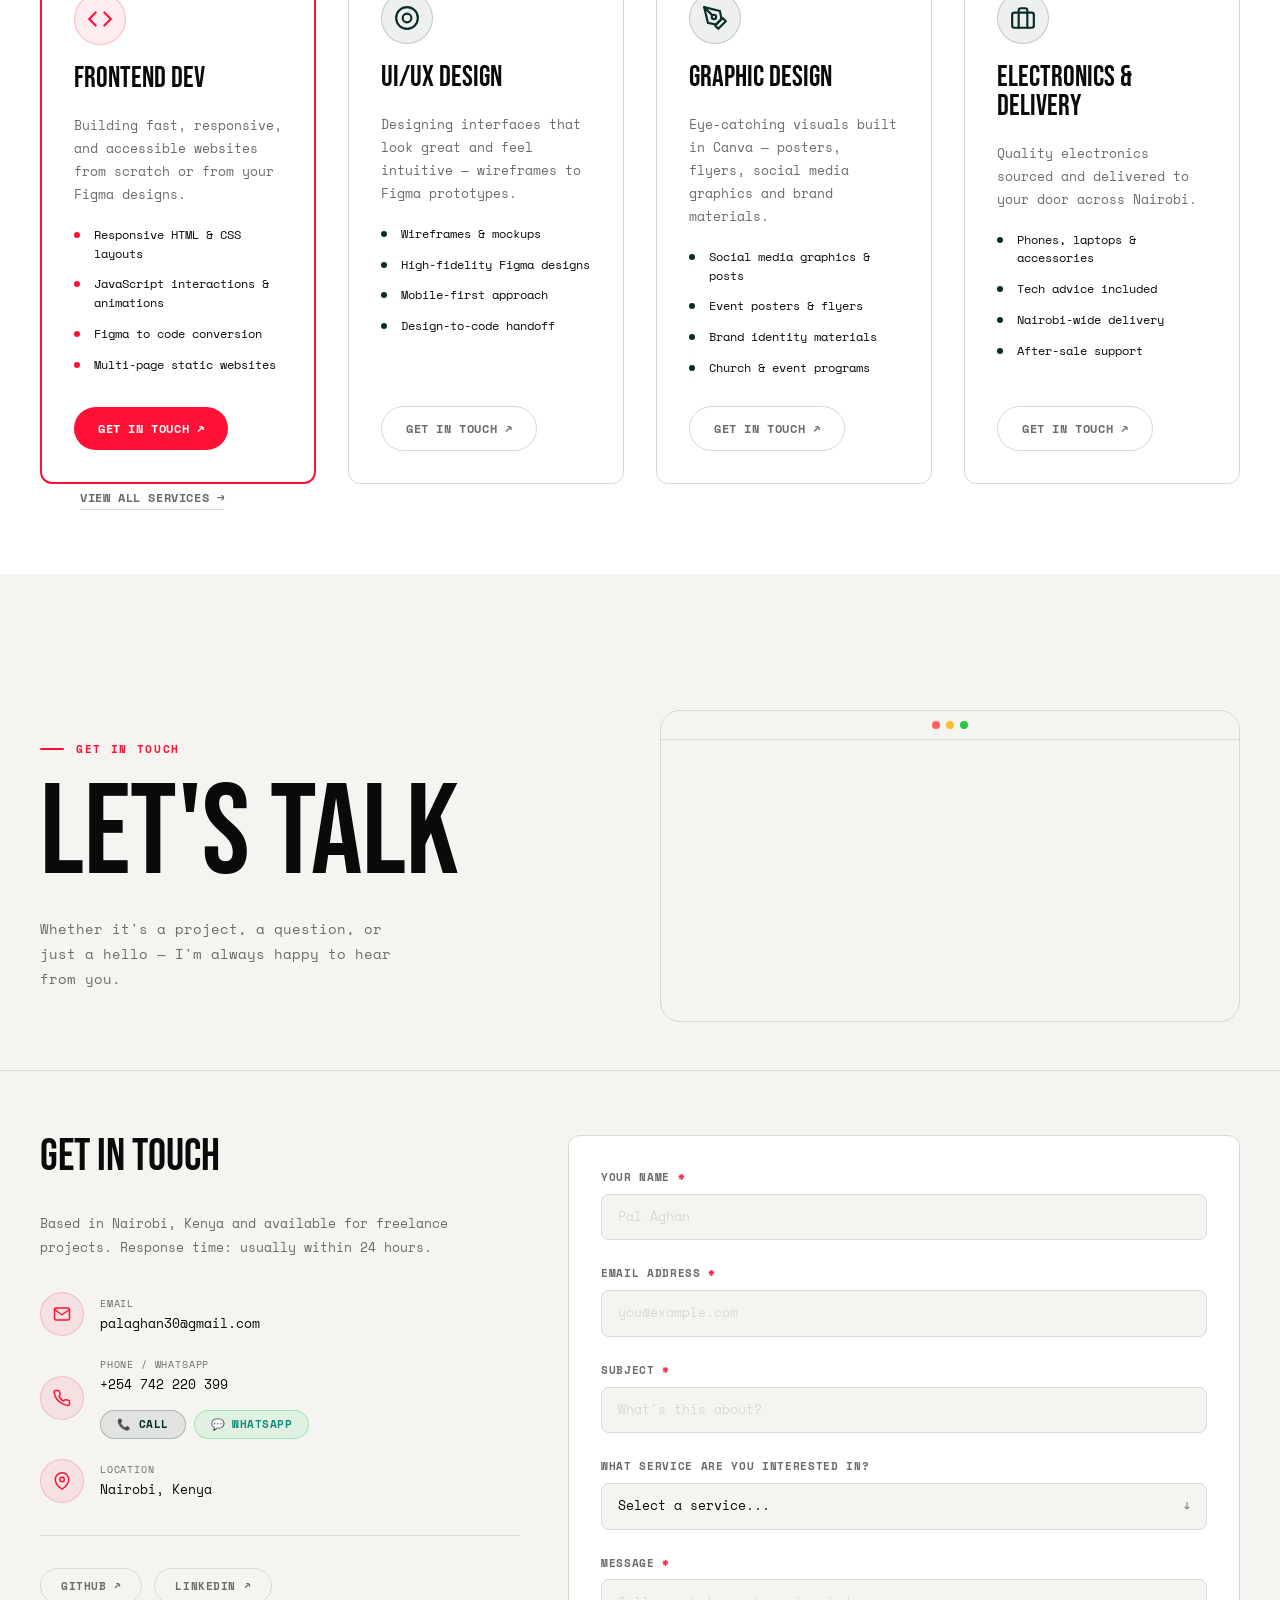
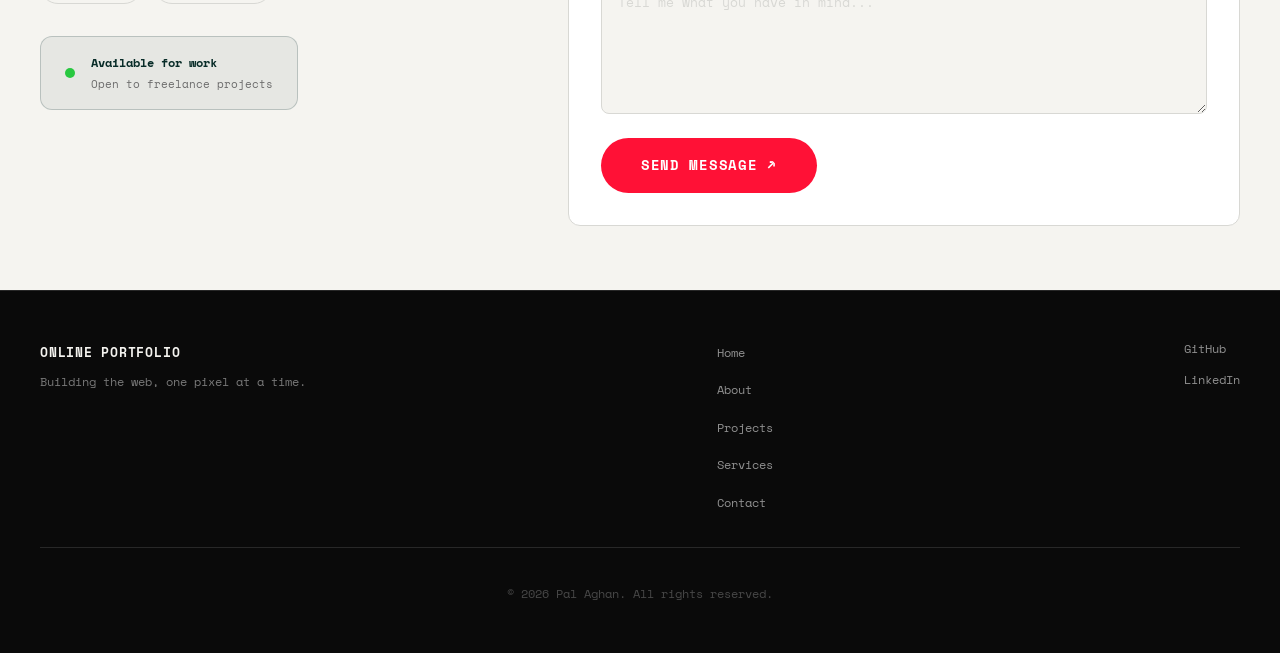
==== commit d58fcad5: "Updated portfolio logo and favicon assets" ====
--- a/index.html
+++ b/index.html
@@ -5,6 +5,8 @@
   <meta name="viewport" content="width=device-width, initial-scale=1.0" />
   <meta name="description" content="Pal Aghan — Frontend Developer & UI/UX Designer based in Nairobi, Kenya." />
   <title>Pal Aghan | Portfolio</title>
+  <link rel="icon" type="icons/jpeg" href="assets/icons/logo.jpeg" />
+  <link rel="apple-touch-icon" href="assets/icons/logo.jpeg" />
   <link rel="preconnect" href="https://fonts.googleapis.com" />
   <link rel="preconnect" href="https://fonts.gstatic.com" crossorigin />
   <link href="https://fonts.googleapis.com/css2?family=Bebas+Neue&family=Space+Mono:wght@400;700&display=swap" rel="stylesheet" />
@@ -16,16 +18,7 @@
   <header class="site-header" role="banner">
     <div class="site-header__logo">
       <a href="#home" aria-label="Pal Aghan — back to top">
-        <svg class="logo-svg" width="36" height="36" viewBox="0 0 36 36" fill="none" xmlns="http://www.w3.org/2000/svg" aria-hidden="true">
-          <defs>
-            <linearGradient id="pga-grad" x1="0" y1="0" x2="36" y2="36" gradientUnits="userSpaceOnUse">
-              <stop offset="0%" stop-color="#FF1136"/>
-              <stop offset="100%" stop-color="#082C28"/>
-            </linearGradient>
-          </defs>
-          <rect width="36" height="36" rx="8" fill="url(#pga-grad)"/>
-          <text x="18" y="24" font-family="Space Mono, monospace" font-size="10.5" font-weight="700" fill="white" text-anchor="middle" letter-spacing="1">PGA</text>
-        </svg>
+        <img src="assets/icons/logo.jpeg" alt="PGA Logo" width="42" height="42" class="logo-img"/>
         <span class="logo-wordmark">ONLINE PORTFOLIO</span>
       </a>
     </div>
@@ -98,7 +91,6 @@
         <div class="orb-accent orb-accent--bottom"></div>
       </div>
     </section>
-
 
     <!-- ABOUT -->
     <section id="about" class="about-intro" aria-labelledby="about-heading">
@@ -157,10 +149,10 @@
           <span class="badge badge--red">Frontend Dev</span>
           <span class="badge badge--green">UI/UX</span>
         </div>
-        <a href="assets/docs/pal-aghan-cv.pdf" class="btn-cv" download>Download CV <span aria-hidden="true">↓</span></a>
+        <a href="assets/docs/Pal_Aghan_CV.pdf" class="btn-cv" download>Download CV <span aria-hidden="true">↓</span></a>
         <address class="about-social">
-          <a href="https://github.com/yourusername" class="social-link" target="_blank" rel="noopener noreferrer">GitHub</a>
-          <a href="https://linkedin.com/in/yourusername" class="social-link" target="_blank" rel="noopener noreferrer">LinkedIn</a>
+          <a href="https://github.com/PalAghan" class="social-link" target="_blank" rel="noopener noreferrer">GitHub</a>
+          <a href="https://www.linkedin.com/in/pal-aghan-371787308?utm_source=share_via&utm_content=profile&utm_medium=member_android" class="social-link" target="_blank" rel="noopener noreferrer">LinkedIn</a>
           <a href="mailto:palaghan30@gmail.com" class="social-link">Email Me</a>
         </address>
         <a href="about.html" class="view-full">View full About page →</a>
@@ -302,8 +294,8 @@
           </ul>
           <hr class="contact-divider" />
           <div class="contact-socials">
-            <a href="https://github.com/yourusername" class="contact-social-pill" target="_blank" rel="noopener noreferrer">GitHub ↗</a>
-            <a href="https://linkedin.com/in/yourusername" class="contact-social-pill" target="_blank" rel="noopener noreferrer">LinkedIn ↗</a>
+            <a href="https://github.com/PalAghan" class="contact-social-pill" target="_blank" rel="noopener noreferrer">GitHub ↗</a>
+            <a href="https://www.linkedin.com/in/pal-aghan-371787308?utm_source=share_via&utm_content=profile&utm_medium=member_android" class="contact-social-pill" target="_blank" rel="noopener noreferrer">LinkedIn ↗</a>
           </div>
           <div class="availability-badge">
             <span class="availability-badge__dot" aria-hidden="true"></span>
@@ -355,8 +347,8 @@
         </ul>
       </nav>
       <div class="footer__social">
-        <a href="https://github.com/yourusername" target="_blank" rel="noopener noreferrer">GitHub</a>
-        <a href="https://linkedin.com/in/yourusername" target="_blank" rel="noopener noreferrer">LinkedIn</a>
+        <a href="https://github.com/PalAghan" target="_blank" rel="noopener noreferrer">GitHub</a>
+        <a href="https://www.linkedin.com/in/pal-aghan-371787308?utm_source=share_via&utm_content=profile&utm_medium=member_android" target="_blank" rel="noopener noreferrer">LinkedIn</a>
       </div>
     </div>
     <div class="footer__bottom">
--- a/assets/css/style.css
+++ b/assets/css/style.css
@@ -160,6 +160,13 @@
   No image file needed — drawn entirely in SVG.
 */
 .logo-svg { flex-shrink: 0; }
+
+.logo-img {
+  flex-shrink: 0;
+  width: 42px;
+  height: 42px;
+  object-fit: contain;
+}
 
 .logo-wordmark {
   white-space: nowrap;
@@ -698,23 +705,92 @@
 .chat-typing span:nth-child(3) { animation-delay: .30s; }
 @keyframes typing-bounce { 0%,100% { transform:translateY(0); } 50% { transform:translateY(-5px); } }
 .chat-text { opacity: 0; }
-.chat-row:nth-child(1) { animation: bubble-row 3s ease forwards 0.5s; }
-.chat-bubble--1 .chat-typing { animation: show-typing 3s ease forwards 0.5s; }
-.chat-bubble--1 .chat-text   { animation: show-text  3s ease forwards 0.5s; }
-.chat-row:nth-child(2) { animation: bubble-row 3s ease forwards 3.5s; }
-.chat-bubble--2 .chat-typing { animation: show-typing 3s ease forwards 3.5s; }
-.chat-bubble--2 .chat-text   { animation: show-text  3s ease forwards 3.5s; }
-.chat-row:nth-child(3) { animation: bubble-row 3s ease forwards 6.5s; }
-.chat-bubble--3 .chat-typing { animation: show-typing 3s ease forwards 6.5s; }
-.chat-bubble--3 .chat-text   { animation: show-text  3s ease forwards 6.5s; }
-.chat-row:nth-child(4) { animation: bubble-row-last 3s ease forwards 9.5s; }
-.chat-bubble--4 .chat-typing { animation: show-typing   3s ease forwards 9.5s; }
-.chat-bubble--4 .chat-text   { animation: show-text-last 3s ease forwards 9.5s; }
-@keyframes bubble-row      { 0% { opacity:0; transform:translateY(8px); } 10% { opacity:1; transform:translateY(0); } 80% { opacity:1; } 100% { opacity:0; } }
-@keyframes bubble-row-last { 0% { opacity:0; transform:translateY(8px); } 10% { opacity:1; transform:translateY(0); } 100% { opacity:1; } }
-@keyframes show-typing     { 0% { opacity:1; } 40% { opacity:1; } 55% { opacity:0; } 100% { opacity:0; } }
-@keyframes show-text       { 0% { opacity:0; } 50% { opacity:0; } 65% { opacity:1; } 80% { opacity:1; } 100% { opacity:0; } }
-@keyframes show-text-last  { 0% { opacity:0; } 50% { opacity:0; } 65% { opacity:1; } 100% { opacity:1; } }
+.chat-row:nth-child(1) { animation: chat-row-1 12s ease infinite; }
+.chat-row:nth-child(2) { animation: chat-row-2 12s ease infinite; }
+.chat-row:nth-child(3) { animation: chat-row-3 12s ease infinite; }
+.chat-row:nth-child(4) { animation: chat-row-4 12s ease infinite; }
+
+.chat-bubble--1 .chat-typing { animation: chat-typ-1 12s ease infinite; }
+.chat-bubble--2 .chat-typing { animation: chat-typ-2 12s ease infinite; }
+.chat-bubble--3 .chat-typing { animation: chat-typ-3 12s ease infinite; }
+.chat-bubble--4 .chat-typing { animation: chat-typ-4 12s ease infinite; }
+
+.chat-bubble--1 .chat-text { animation: chat-txt-1 12s ease infinite; }
+.chat-bubble--2 .chat-text { animation: chat-txt-2 12s ease infinite; }
+.chat-bubble--3 .chat-text { animation: chat-txt-3 12s ease infinite; }
+.chat-bubble--4 .chat-text { animation: chat-txt-4 12s ease infinite; }
+@keyframes chat-row-1 {
+  0%   { opacity:0; transform:translateY(8px); }
+  4%   { opacity:1; transform:translateY(0); }
+  22%  { opacity:1; }
+  25%  { opacity:0; }
+  100% { opacity:0; }
+}
+@keyframes chat-row-2 {
+  0%,25% { opacity:0; transform:translateY(8px); }
+  29%    { opacity:1; transform:translateY(0); }
+  47%    { opacity:1; }
+  50%    { opacity:0; }
+  100%   { opacity:0; }
+}
+@keyframes chat-row-3 {
+  0%,50% { opacity:0; transform:translateY(8px); }
+  54%    { opacity:1; transform:translateY(0); }
+  72%    { opacity:1; }
+  75%    { opacity:0; }
+  100%   { opacity:0; }
+}
+@keyframes chat-row-4 {
+  0%,75% { opacity:0; transform:translateY(8px); }
+  79%    { opacity:1; transform:translateY(0); }
+  96%    { opacity:1; }
+  99%    { opacity:0; }
+  100%   { opacity:0; }
+}
+
+/* TYPING DOTS — visible in first half of each bubble's window */
+@keyframes chat-typ-1 {
+  0%   { opacity:0; } 4%  { opacity:1; }
+  13%  { opacity:1; } 14% { opacity:0; }
+  100% { opacity:0; }
+}
+@keyframes chat-typ-2 {
+  0%,29% { opacity:0; } 30% { opacity:1; }
+  38%    { opacity:1; } 39% { opacity:0; }
+  100%   { opacity:0; }
+}
+@keyframes chat-typ-3 {
+  0%,54% { opacity:0; } 55% { opacity:1; }
+  63%    { opacity:1; } 64% { opacity:0; }
+  100%   { opacity:0; }
+}
+@keyframes chat-typ-4 {
+  0%,79% { opacity:0; } 80% { opacity:1; }
+  88%    { opacity:1; } 89% { opacity:0; }
+  100%   { opacity:0; }
+}
+
+/* MESSAGE TEXT — appears after typing dots fade, hides when row hides */
+@keyframes chat-txt-1 {
+  0%,13% { opacity:0; } 15% { opacity:1; }
+  22%    { opacity:1; } 25% { opacity:0; }
+  100%   { opacity:0; }
+}
+@keyframes chat-txt-2 {
+  0%,38% { opacity:0; } 40% { opacity:1; }
+  47%    { opacity:1; } 50% { opacity:0; }
+  100%   { opacity:0; }
+}
+@keyframes chat-txt-3 {
+  0%,63% { opacity:0; } 65% { opacity:1; }
+  72%    { opacity:1; } 75% { opacity:0; }
+  100%   { opacity:0; }
+}
+@keyframes chat-txt-4 {
+  0%,88% { opacity:0; } 90%  { opacity:1; }
+  96%    { opacity:1; } 99%  { opacity:0; }
+  100%   { opacity:0; }
+}
 
 /* CONTACT BODY */
 .contact-body { display: grid; grid-template-columns: 1fr 1.4fr; gap: var(--s12); padding: var(--s16) var(--s10); max-width: 1400px; margin: 0 auto; align-items: start; }
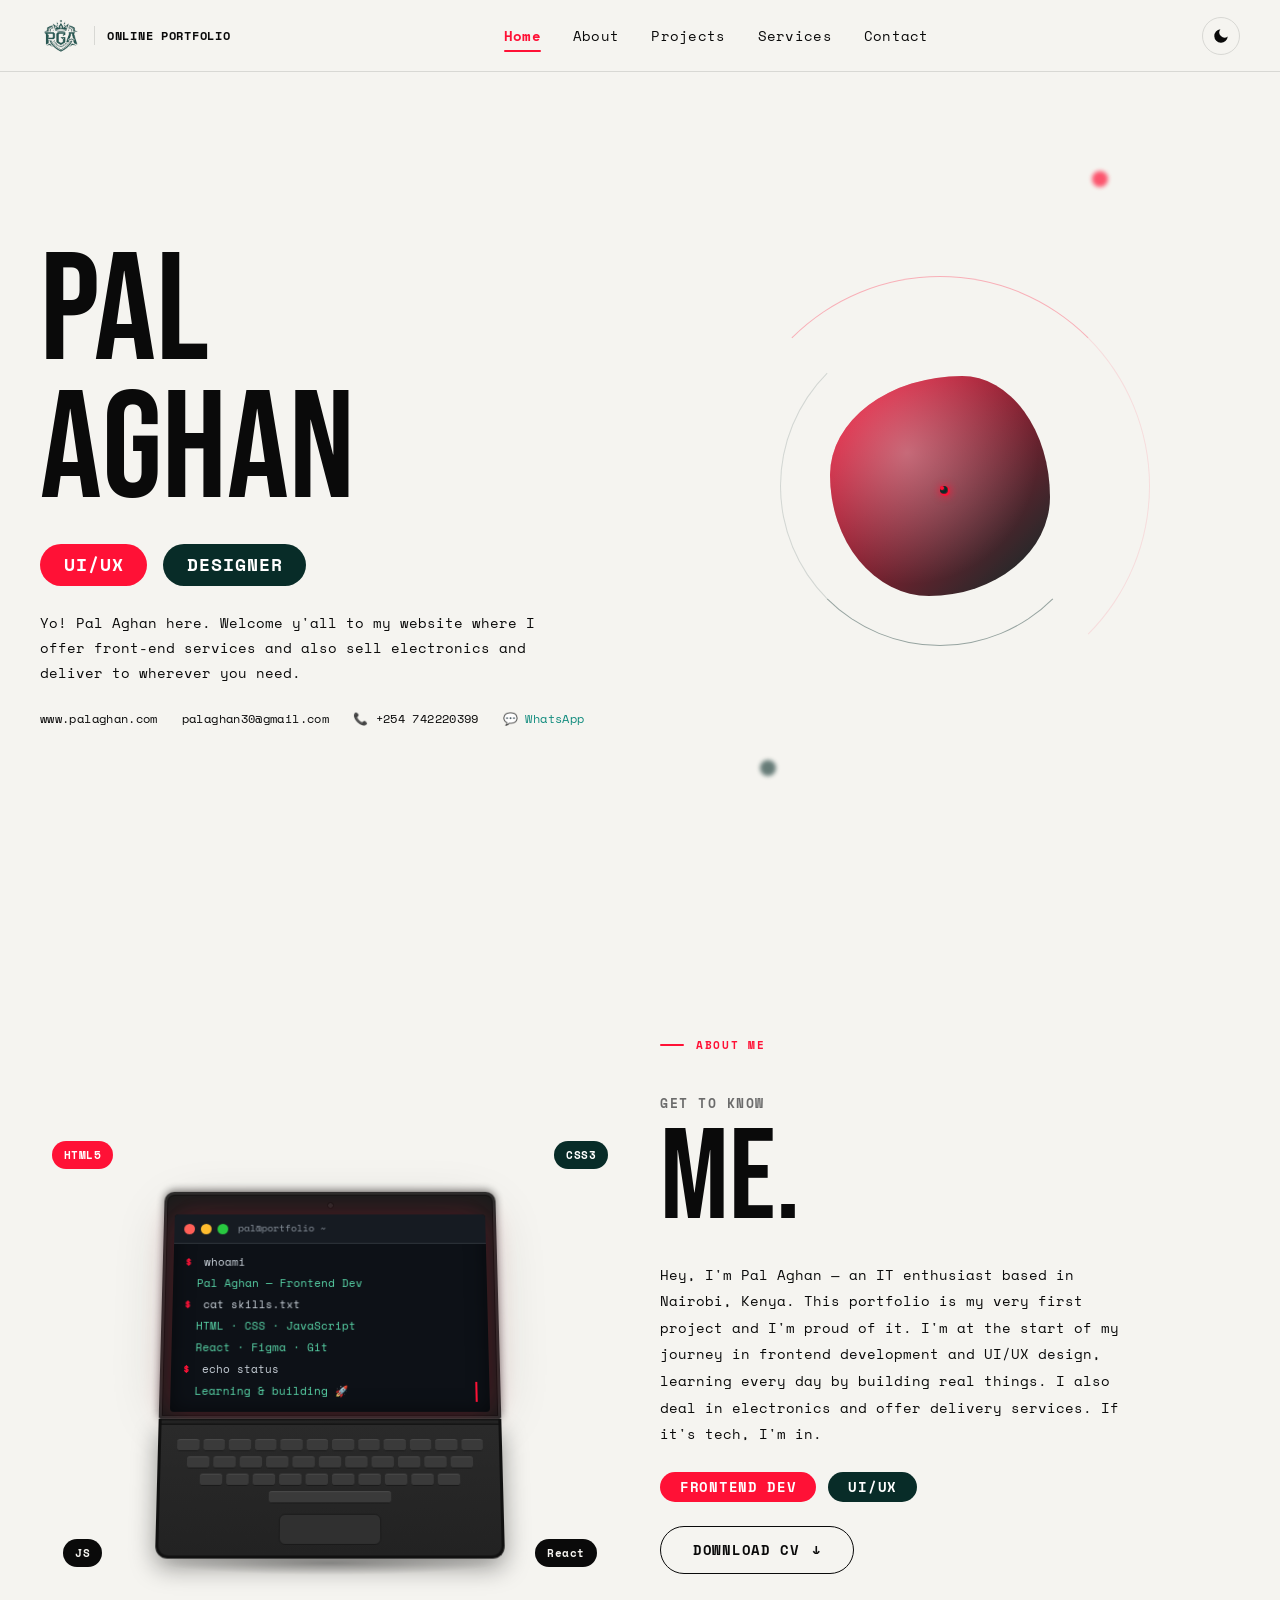
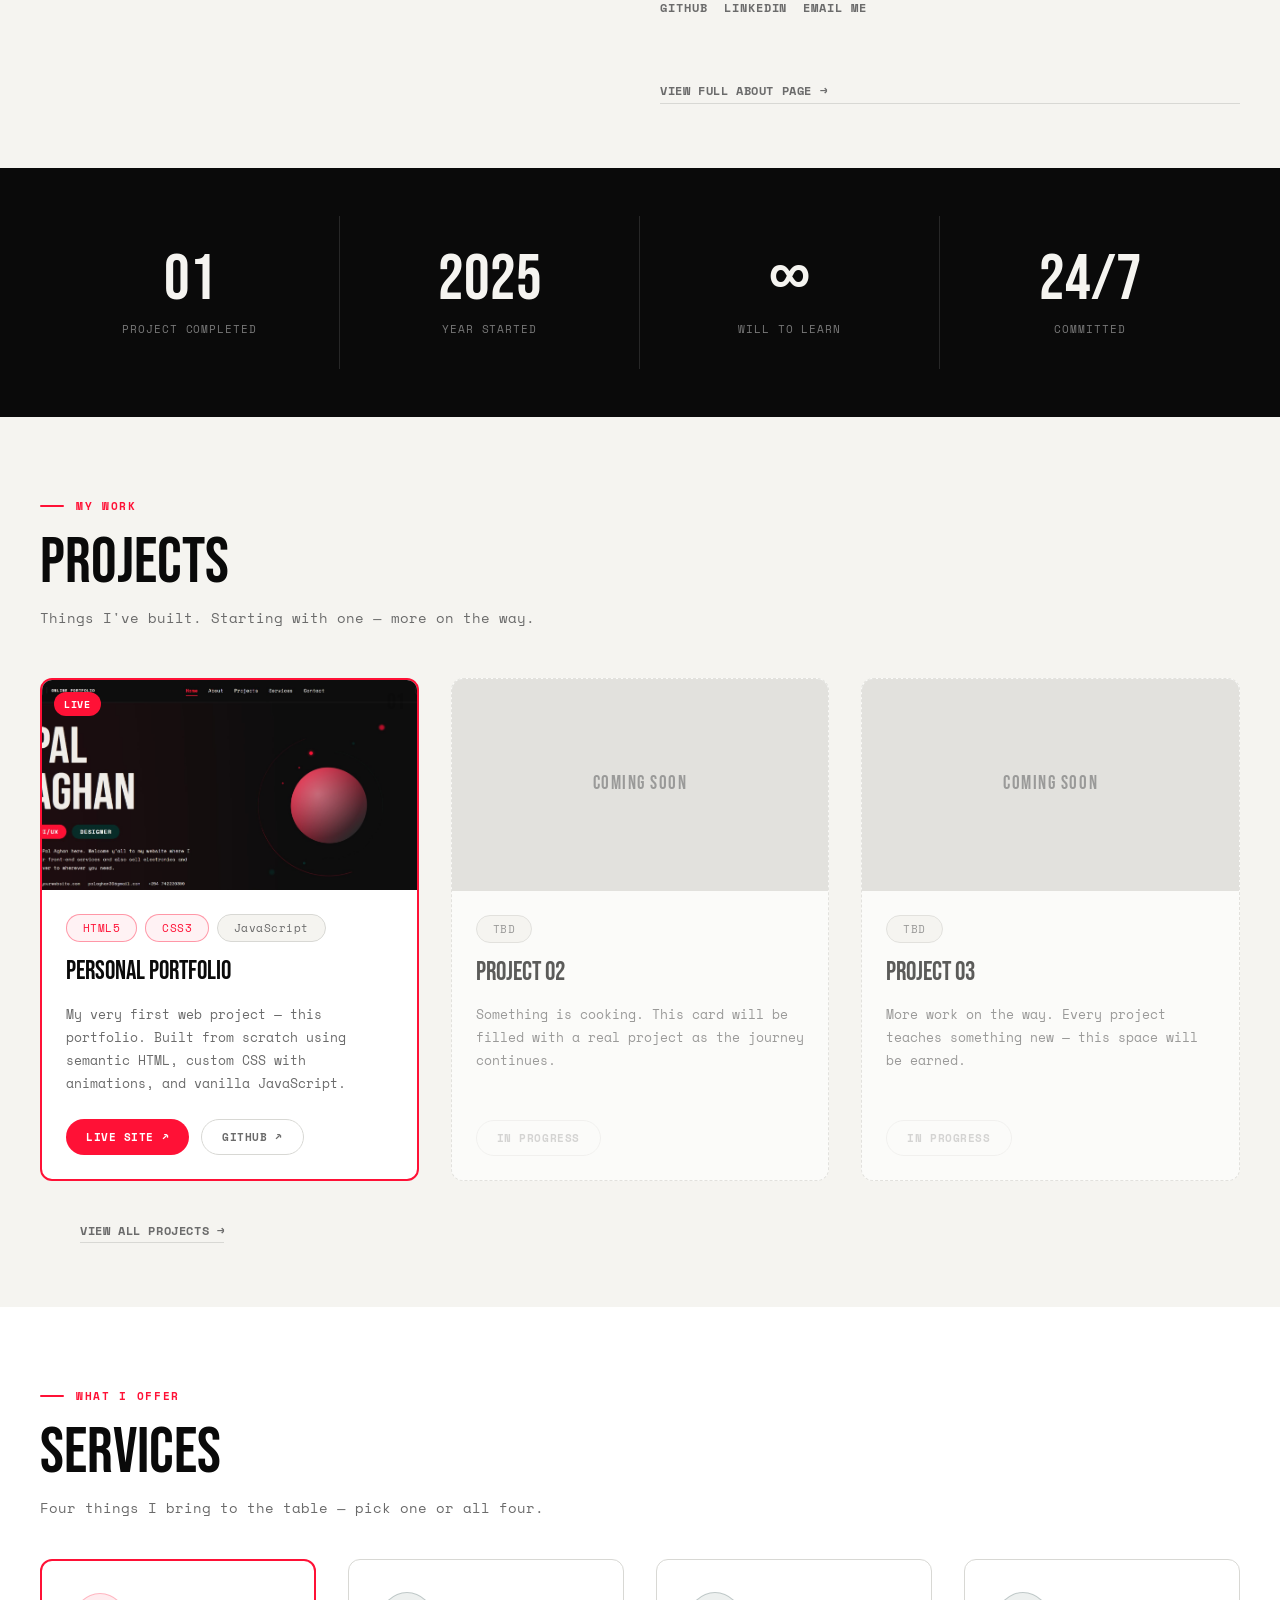
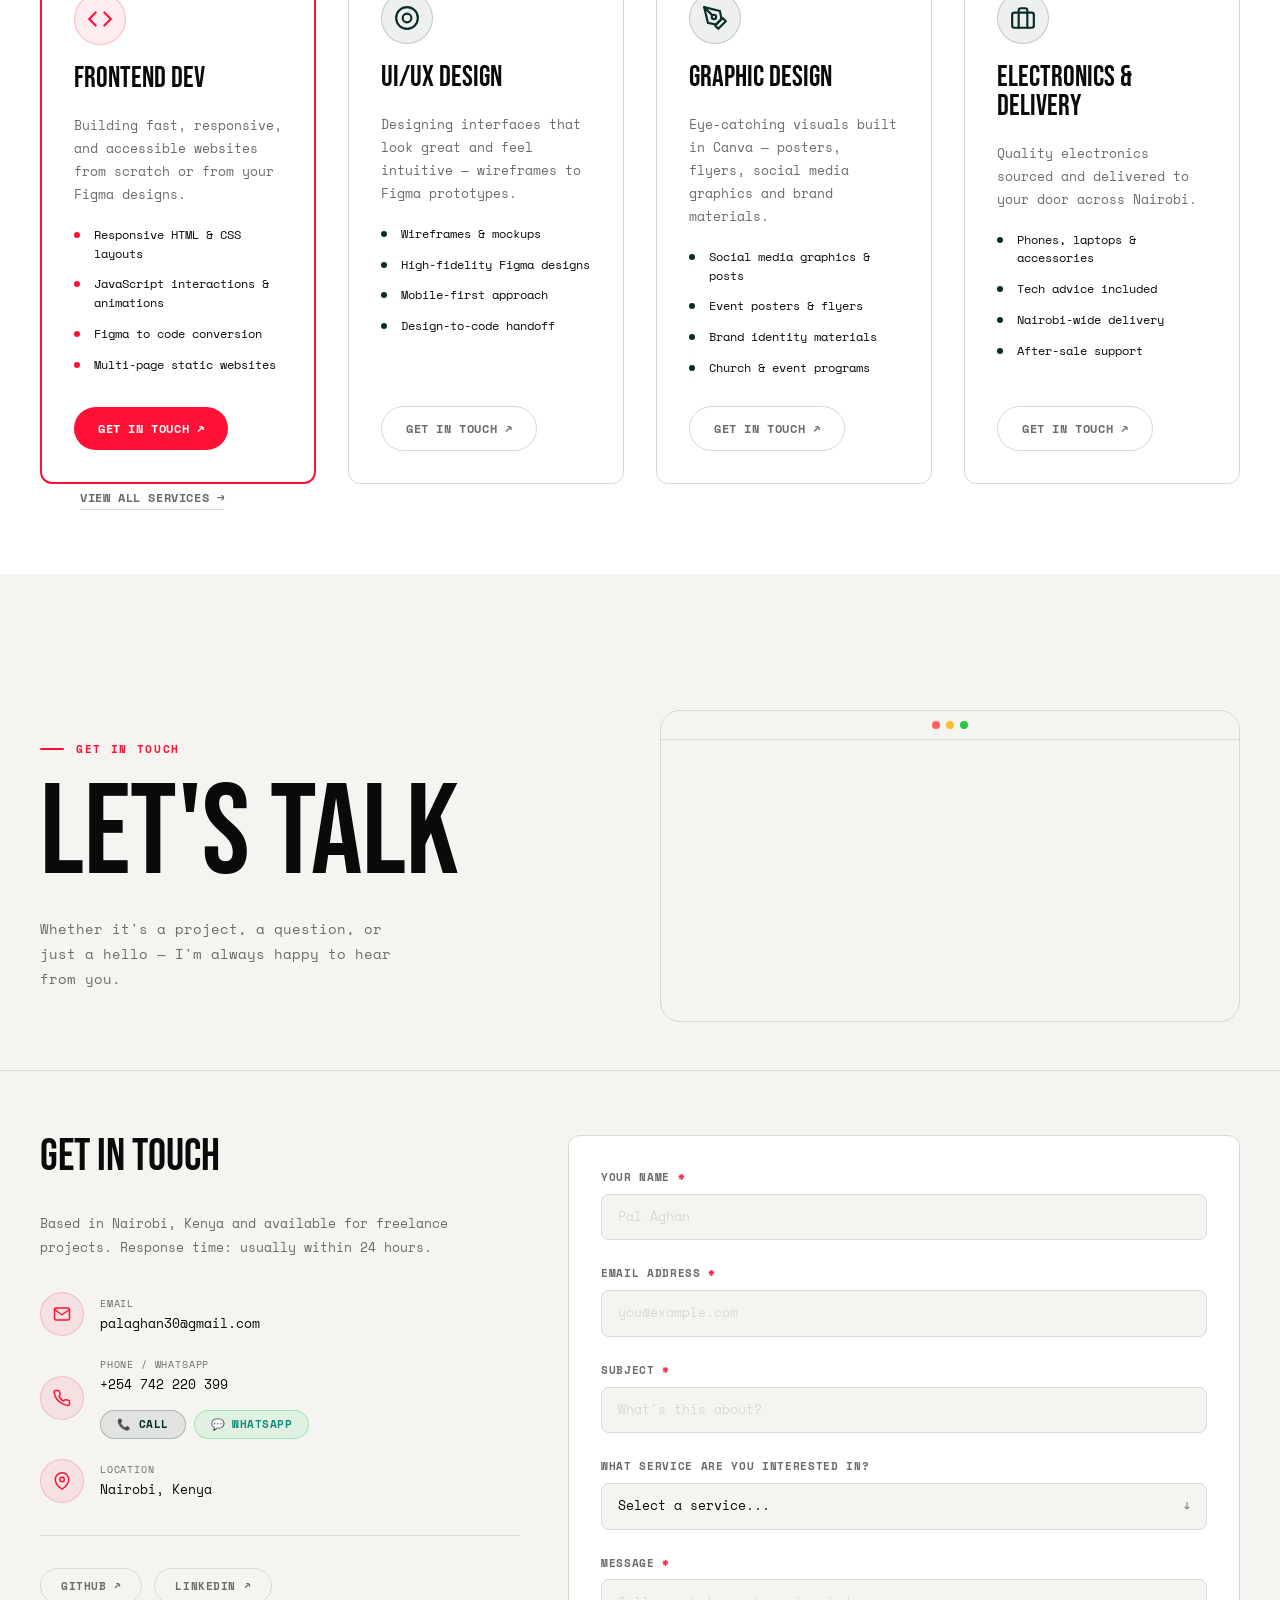
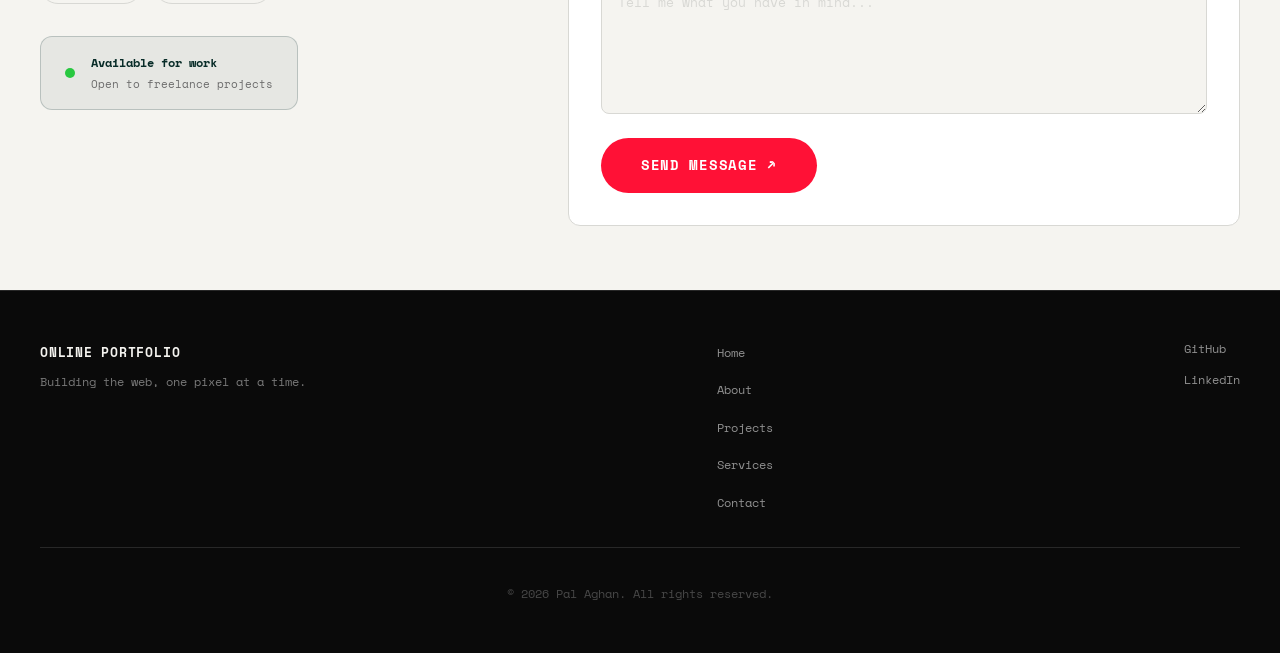
==== commit 9d24ad2a: "Updated the logo in all pages" ====
--- a/index.html
+++ b/index.html
@@ -5,8 +5,8 @@
   <meta name="viewport" content="width=device-width, initial-scale=1.0" />
   <meta name="description" content="Pal Aghan — Frontend Developer & UI/UX Designer based in Nairobi, Kenya." />
   <title>Pal Aghan | Portfolio</title>
-  <link rel="icon" type="icons/jpeg" href="assets/icons/logo.jpeg" />
-  <link rel="apple-touch-icon" href="assets/icons/logo.jpeg" />
+  <link rel="icon" type="icons/jpeg" href="assets/icons/logo.png" />
+  <link rel="apple-touch-icon" href="assets/icons/logo.png" />
   <link rel="preconnect" href="https://fonts.googleapis.com" />
   <link rel="preconnect" href="https://fonts.gstatic.com" crossorigin />
   <link href="https://fonts.googleapis.com/css2?family=Bebas+Neue&family=Space+Mono:wght@400;700&display=swap" rel="stylesheet" />
@@ -18,7 +18,7 @@
   <header class="site-header" role="banner">
     <div class="site-header__logo">
       <a href="#home" aria-label="Pal Aghan — back to top">
-        <img src="assets/icons/logo.jpeg" alt="PGA Logo" width="42" height="42" class="logo-img"/>
+        <img src="assets/icons/logo.png" alt="PGA Logo" width="42" height="42" class="logo-img"/>
         <span class="logo-wordmark">ONLINE PORTFOLIO</span>
       </a>
     </div>
